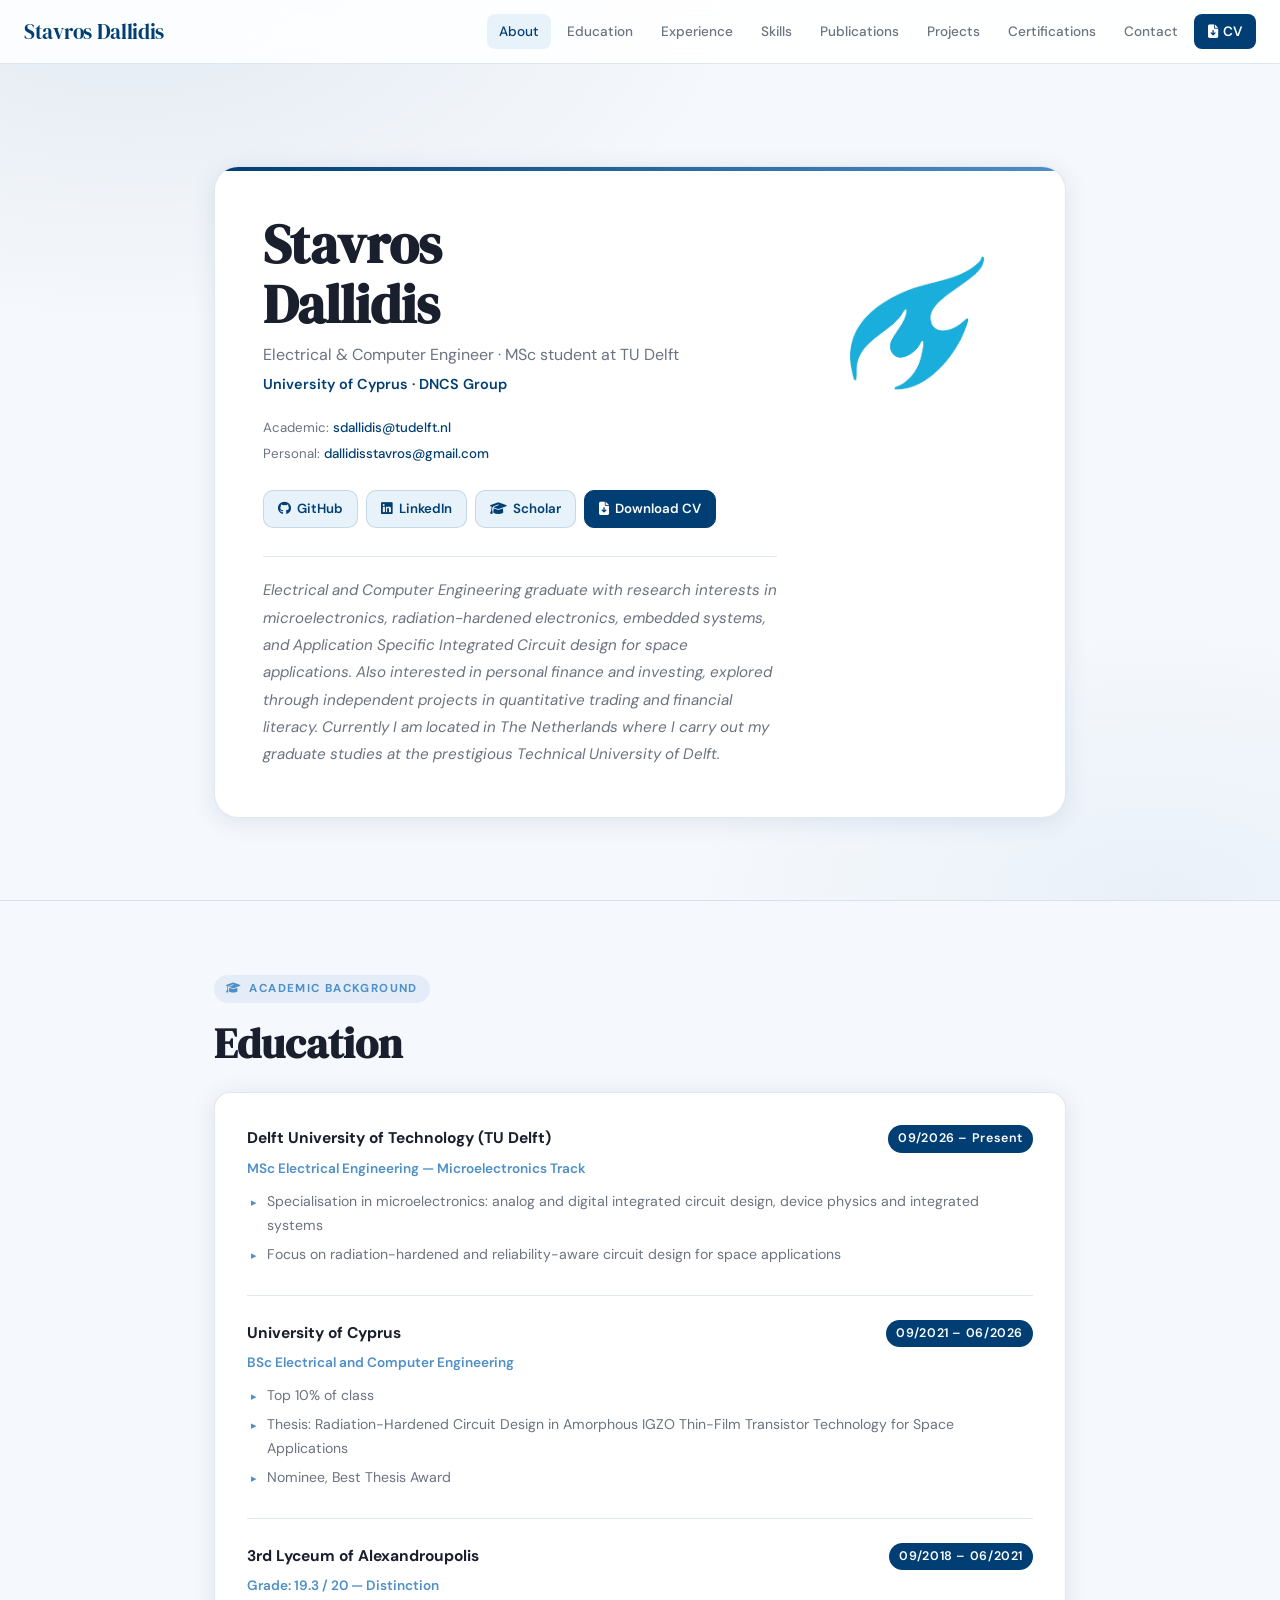
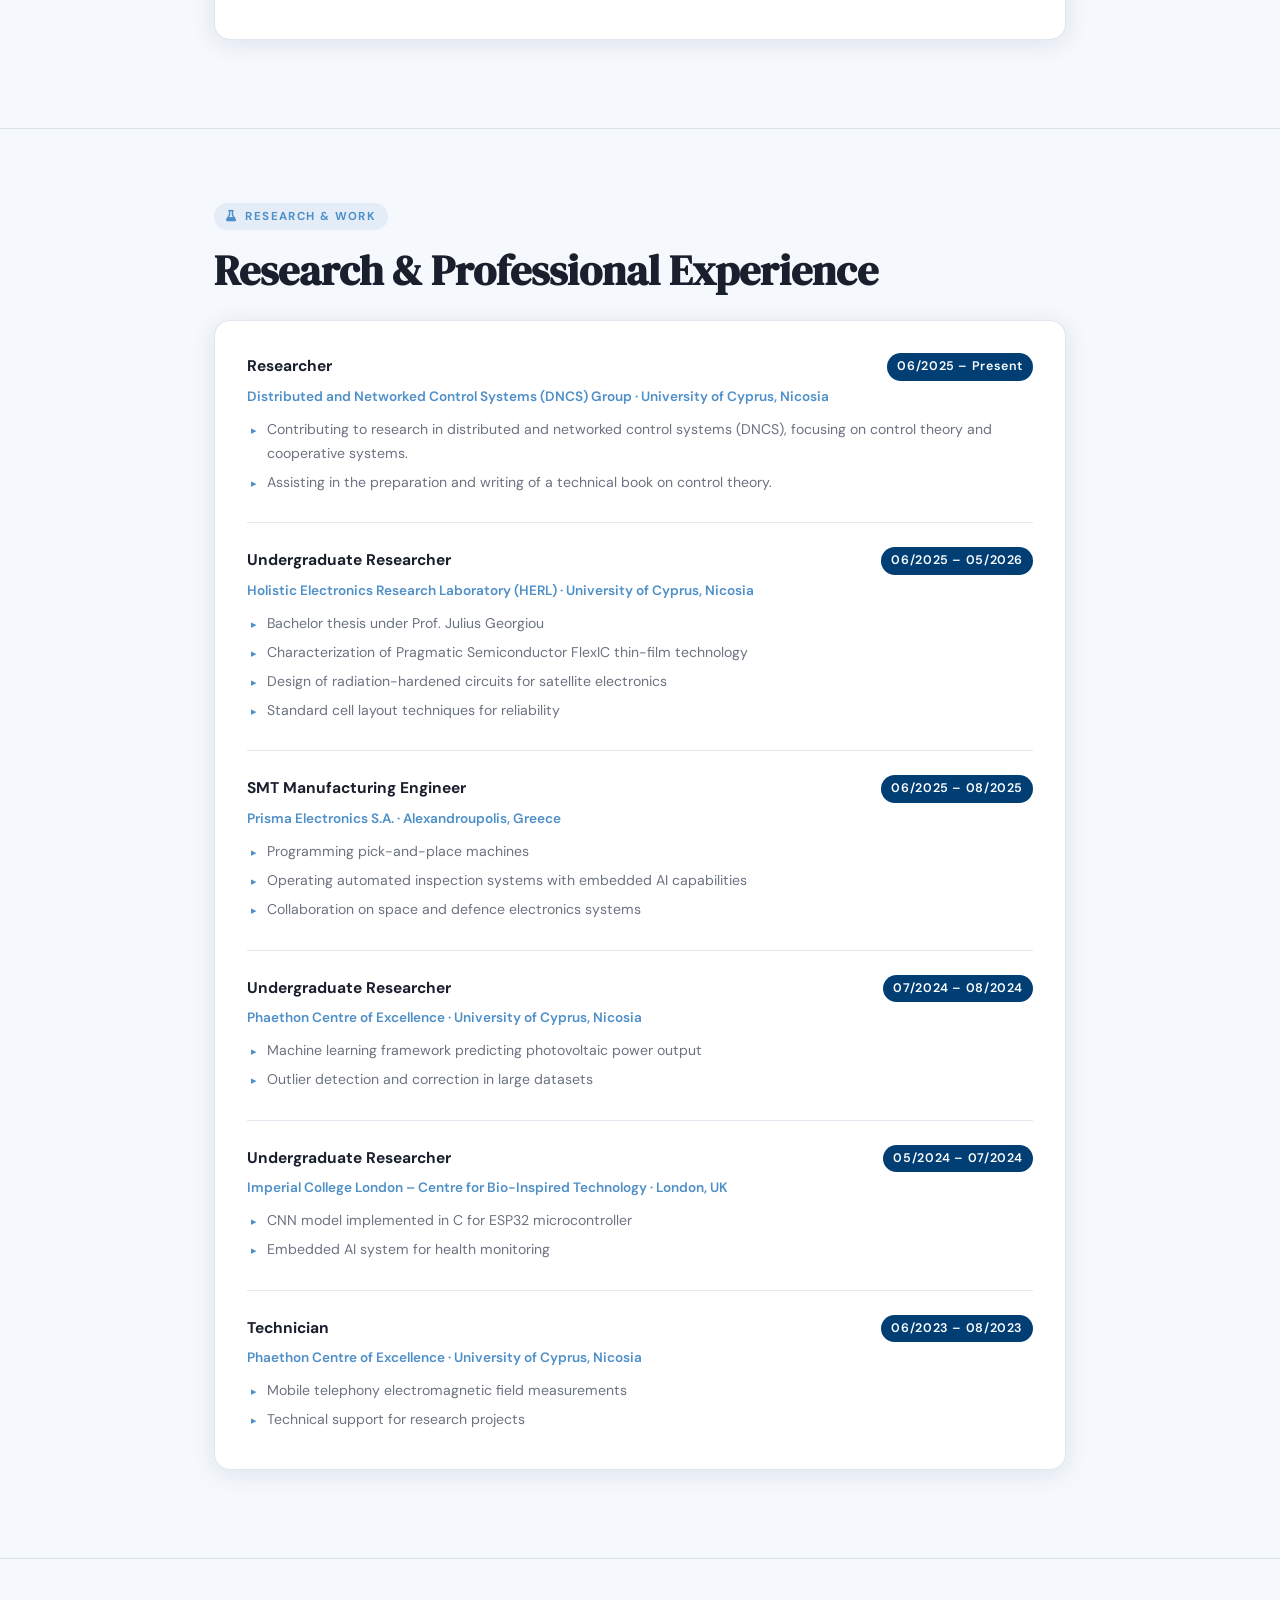
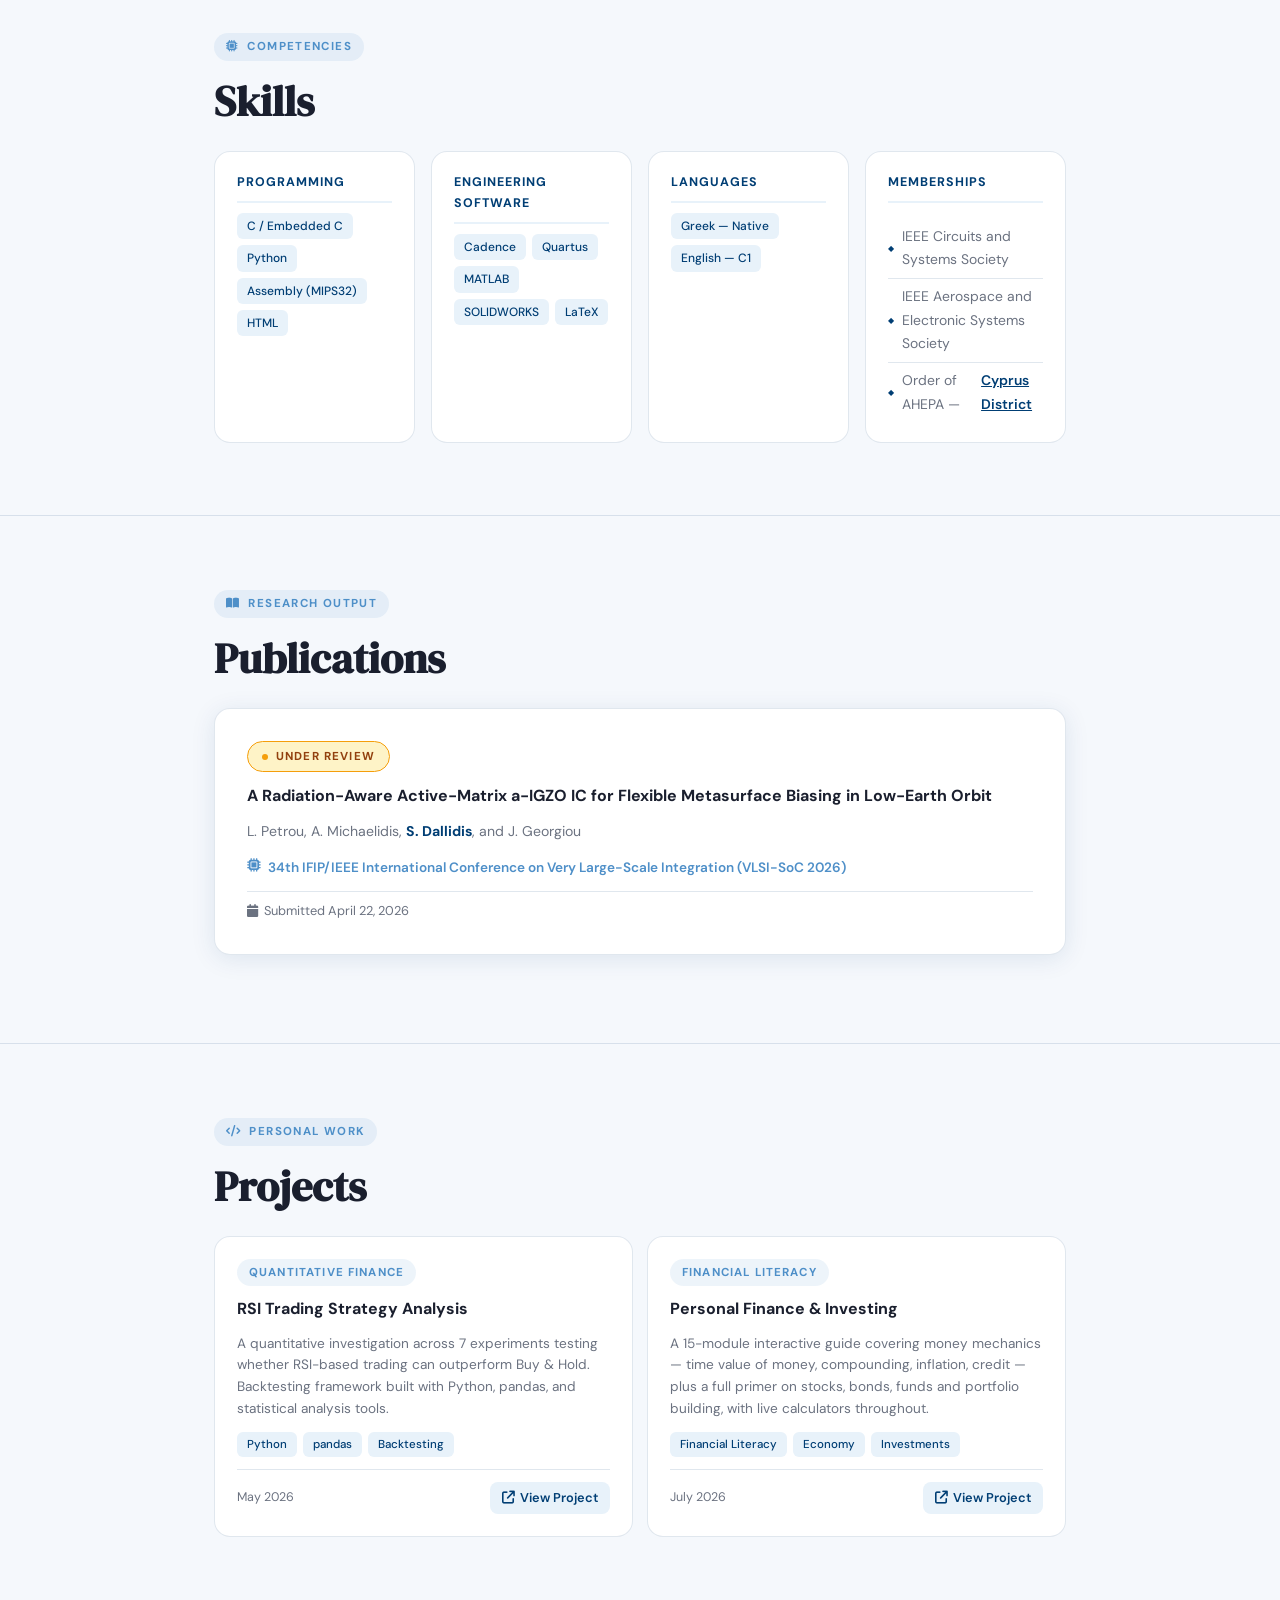
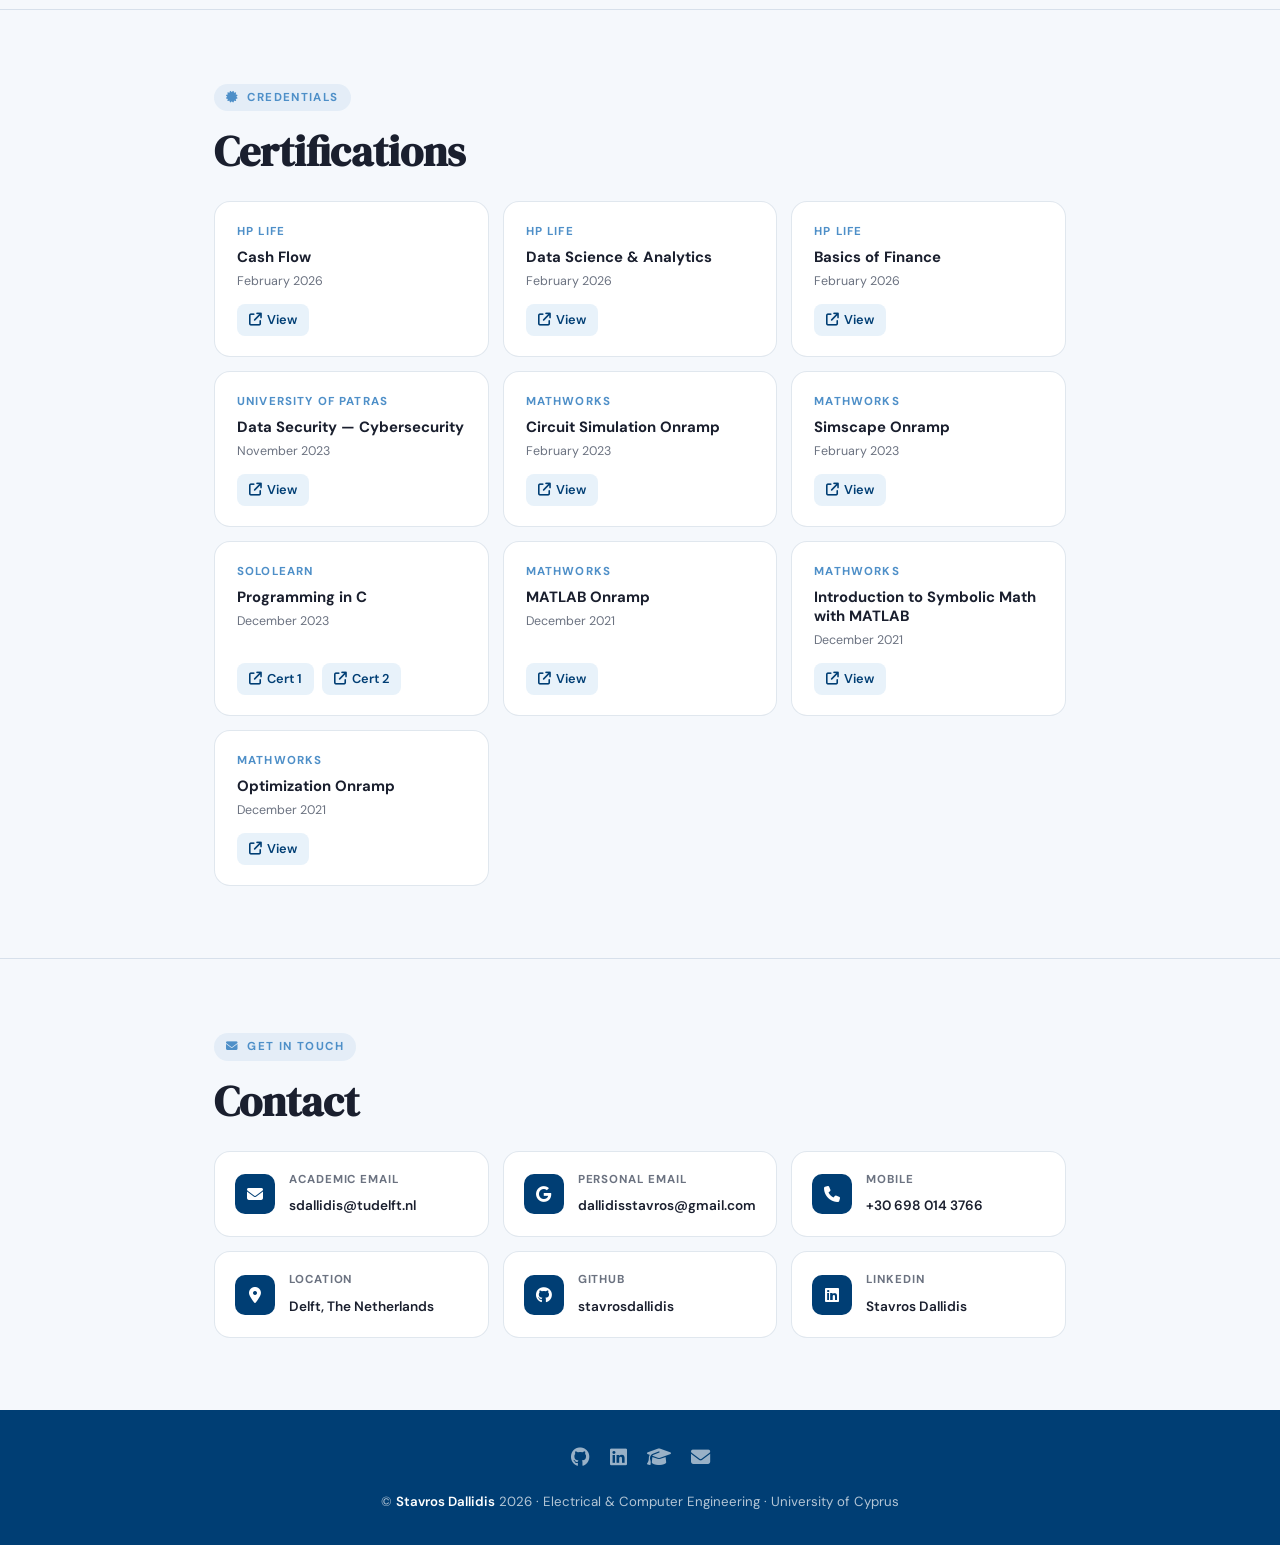
==== index.html @ 442205f3 "Update title, email, and location in index.html Updated title and academic email in index.html. Chan" ====
<!DOCTYPE html>
<html lang="en">
<head>
  <meta charset="utf-8">
  <meta name="viewport" content="width=device-width, initial-scale=1.0">
  <title>Stavros Dallidis | Electrical &amp; Computer Engineering</title>
  <!-- SEO -->
  <meta name="description" content="Stavros Dallidis – Electrical and Computer Engineering graduate of the University of Cyprus with research interests in microelectronics, radiation-hardened electronics, embedded systems, and ASIC design for space applications.">
  <meta name="keywords" content="Stavros Dallidis, Electrical Engineering, University of Cyprus, microelectronics, radiation hardened electronics, embedded systems, ASIC design, satellite electronics, aerospace electronics, avionics">
  <meta name="author" content="Stavros Dallidis">
  <!-- Open Graph -->
  <meta property="og:title" content="Stavros Dallidis | Electrical Engineering">
  <meta property="og:description" content="Electrical and Computer Engineering graduate of the University of Cyprus focusing on microelectronics and radiation-hardened systems.">
  <meta property="og:type" content="website">
  <meta property="og:url" content="https://stavrosdallidis.github.io">
  <!-- Fonts -->
  <link rel="preconnect" href="https://fonts.googleapis.com">
  <link rel="preconnect" href="https://fonts.gstatic.com" crossorigin>
  <link href="https://fonts.googleapis.com/css2?family=DM+Sans:ital,opsz,wght@0,9..40,300;0,9..40,400;0,9..40,500;0,9..40,600;0,9..40,700;1,9..40,300&family=DM+Serif+Display:ital@0;1&display=swap" rel="stylesheet">
  <!-- Icons -->
  <link rel="stylesheet" href="https://cdnjs.cloudflare.com/ajax/libs/font-awesome/6.5.0/css/all.min.css">
  <!-- Stylesheet -->
  <link rel="stylesheet" href="style.css">
</head>
<body>
<div id="progress-bar"></div>
<!-- ─── NAVBAR ──────────────────────────────────────────── -->
<nav class="navbar" id="navbar">
  <a href="#about" class="nav-logo">Stavros Dallidis</a>
  <div class="nav-links">
    <a href="#about" class="active">About</a>
    <a href="#education">Education</a>
    <a href="#experience">Experience</a>
    <a href="#skills">Skills</a>
    <a href="#publications">Publications</a>
    <a href="#projects">Projects</a>
    <a href="#certifications">Certifications</a>
    <a href="#contact">Contact</a>
    <a href="StavrosDallidisCV.pdf" target="_blank" class="cv-nav">
      <i class="fas fa-file-arrow-down" style="margin-right:5px"></i>CV
    </a>
  </div>
  <div class="hamburger" onclick="toggleMenu()" aria-label="Menu">
    <span></span><span></span><span></span>
  </div>
</nav>
<div class="mobile-menu" id="mobileMenu">
  <a href="#about" onclick="toggleMenu()">About</a>
  <a href="#education" onclick="toggleMenu()">Education</a>
  <a href="#experience" onclick="toggleMenu()">Experience</a>
  <a href="#skills" onclick="toggleMenu()">Skills</a>
  <a href="#publications" onclick="toggleMenu()">Publications</a>
  <a href="#projects" onclick="toggleMenu()">Projects</a>
  <a href="#certifications" onclick="toggleMenu()">Certifications</a>
  <a href="#contact" onclick="toggleMenu()">Contact</a>
  <a href="StavrosDallidisCV.pdf" target="_blank" onclick="toggleMenu()">Download CV</a>
</div>
<main>
  <!-- ─── HERO / ABOUT ──────────────────────────────────── -->
  <section id="about">
    <div class="container">
      <div class="hero-card fade-up">
        <div>
          <h1 class="hero-name">Stavros<br>Dallidis</h1>
          <div class="hero-title">Electrical &amp; Computer Engineer · MSc student at TU Delft</div>
          <div class="hero-org">University of Cyprus · DNCS Group</div>
          <div class="hero-emails">
            <p>Academic: <a href="mailto:sdallidis@tudelft.nl">sdallidis@tudelft.nl</a></p>
            <p>Personal: <a href="mailto:dallidisstavros@gmail.com">dallidisstavros@gmail.com</a></p>
          </div>
          <div class="profile-links">
            <a href="https://github.com/stavrosdallidis" target="_blank">
              <i class="fab fa-github"></i> GitHub
            </a>
            <a href="https://www.linkedin.com/in/stavros-dallidis-016212231/" target="_blank">
              <i class="fab fa-linkedin"></i> LinkedIn
            </a>
            <a href="https://scholar.google.com" target="_blank">
              <i class="fas fa-graduation-cap"></i> Scholar
            </a>
            <a href="StavrosDallidisCV.pdf" target="_blank" class="cv-btn">
              <i class="fas fa-file-arrow-down"></i> Download CV
            </a>
          </div>
          <p class="hero-bio">
            Electrical and Computer Engineering graduate with research interests in
            microelectronics, radiation-hardened electronics, embedded systems,
            and Application Specific Integrated Circuit design for space applications.
            Also interested in personal finance and investing, explored through independent
            projects in quantitative trading and financial literacy.
            Currently I am located in The Netherlands where I carry out my graduate studies 
            at the prestigious Technical University of Delft.
          </p>
        </div>
        <div class="hero-logo">
          <img src="TUD1.png" alt="Delft University of Technology">
        </div>
      </div>
    </div>
  </section>
  <hr class="divider">
  <!-- ─── EDUCATION ─────────────────────────────────────── -->
  <section id="education">
    <div class="container">
      <div class="fade-up">
        <div class="section-label"><i class="fas fa-graduation-cap"></i> Academic Background</div>
        <h2 class="section-title">Education</h2>
      </div>
      <div class="card fade-up">
        <div class="entry">
          <div class="entry-header">
            <div class="entry-title">Delft University of Technology (TU Delft)</div>
            <div class="entry-date">09/2026 – Present</div>
          </div>
          <div class="entry-org">MSc Electrical Engineering — Microelectronics Track</div>
          <ul class="entry-list">
            <li>Specialisation in microelectronics: analog and digital integrated circuit design, device physics and integrated systems</li>
            <li>Focus on radiation-hardened and reliability-aware circuit design for space applications</li>
          </ul>
        </div>
        <hr class="entry-divider">
        <div class="entry">
          <div class="entry-header">
            <div class="entry-title">University of Cyprus</div>
            <div class="entry-date">09/2021 – 06/2026</div>
          </div>
          <div class="entry-org">BSc Electrical and Computer Engineering</div>
          <ul class="entry-list">
            <li>Top 10% of class</li>
            <li>Thesis: Radiation-Hardened Circuit Design in Amorphous IGZO Thin-Film Transistor Technology for Space Applications</li>
            <li>Nominee, Best Thesis Award</li>
          </ul>
        </div>
        <hr class="entry-divider">
        <div class="entry">
          <div class="entry-header">
            <div class="entry-title">3rd Lyceum of Alexandroupolis</div>
            <div class="entry-date">09/2018 – 06/2021</div>
          </div>
          <div class="entry-org">Grade: 19.3 / 20 — Distinction</div>
        </div>
      </div>
    </div>
  </section>
  <hr class="divider">
  <!-- ─── EXPERIENCE ────────────────────────────────────── -->
  <section id="experience">
    <div class="container">
      <div class="fade-up">
        <div class="section-label"><i class="fas fa-flask"></i> Research &amp; Work</div>
        <h2 class="section-title">Research &amp; Professional Experience</h2>
      </div>
      <div class="card fade-up">
        <div class="entry">
          <div class="entry-header">
            <div class="entry-title">Researcher</div>
            <div class="entry-date">06/2025 – Present</div>
          </div>
          <div class="entry-org">Distributed and Networked Control Systems (DNCS) Group · University of Cyprus, Nicosia</div>
          <ul class="entry-list">
            <li>Contributing to research in distributed and networked control systems (DNCS), focusing on control theory and cooperative systems.</li>
            <li>Assisting in the preparation and writing of a technical book on control theory.</li>
          </ul>
        </div>
        <hr class="entry-divider">
        <div class="entry">
          <div class="entry-header">
            <div class="entry-title">Undergraduate Researcher</div>
            <div class="entry-date">06/2025 – 05/2026</div>
          </div>
          <div class="entry-org">Holistic Electronics Research Laboratory (HERL) · University of Cyprus, Nicosia</div>
          <ul class="entry-list">
            <li>Bachelor thesis under Prof. Julius Georgiou</li>
            <li>Characterization of Pragmatic Semiconductor FlexIC thin-film technology</li>
            <li>Design of radiation-hardened circuits for satellite electronics</li>
            <li>Standard cell layout techniques for reliability</li>
          </ul>
        </div>
        <hr class="entry-divider">
        <div class="entry">
          <div class="entry-header">
            <div class="entry-title">SMT Manufacturing Engineer</div>
            <div class="entry-date">06/2025 – 08/2025</div>
          </div>
          <div class="entry-org">Prisma Electronics S.A. · Alexandroupolis, Greece</div>
          <ul class="entry-list">
            <li>Programming pick-and-place machines</li>
            <li>Operating automated inspection systems with embedded AI capabilities</li>
            <li>Collaboration on space and defence electronics systems</li>
          </ul>
        </div>
        <hr class="entry-divider">
        <div class="entry">
          <div class="entry-header">
            <div class="entry-title">Undergraduate Researcher</div>
            <div class="entry-date">07/2024 – 08/2024</div>
          </div>
          <div class="entry-org">Phaethon Centre of Excellence · University of Cyprus, Nicosia</div>
          <ul class="entry-list">
            <li>Machine learning framework predicting photovoltaic power output</li>
            <li>Outlier detection and correction in large datasets</li>
          </ul>
        </div>
        <hr class="entry-divider">
        <div class="entry">
          <div class="entry-header">
            <div class="entry-title">Undergraduate Researcher</div>
            <div class="entry-date">05/2024 – 07/2024</div>
          </div>
          <div class="entry-org">Imperial College London – Centre for Bio-Inspired Technology · London, UK</div>
          <ul class="entry-list">
            <li>CNN model implemented in C for ESP32 microcontroller</li>
            <li>Embedded AI system for health monitoring</li>
          </ul>
        </div>
        <hr class="entry-divider">
        <div class="entry">
          <div class="entry-header">
            <div class="entry-title">Technician</div>
            <div class="entry-date">06/2023 – 08/2023</div>
          </div>
          <div class="entry-org">Phaethon Centre of Excellence · University of Cyprus, Nicosia</div>
          <ul class="entry-list">
            <li>Mobile telephony electromagnetic field measurements</li>
            <li>Technical support for research projects</li>
          </ul>
        </div>
      </div>
    </div>
  </section>
  <hr class="divider">
  <!-- ─── SKILLS ────────────────────────────────────────── -->
  <section id="skills">
    <div class="container">
      <div class="fade-up">
        <div class="section-label"><i class="fas fa-microchip"></i> Competencies</div>
        <h2 class="section-title">Skills</h2>
      </div>
      <div class="skills-grid">
        <div class="skill-block fade-up">
          <h4>Programming</h4>
          <div class="skill-tags">
            <span class="skill-tag">C / Embedded C</span>
            <span class="skill-tag">Python</span>
            <span class="skill-tag">Assembly (MIPS32)</span>
            <span class="skill-tag">HTML</span>
          </div>
        </div>
        <div class="skill-block fade-up">
          <h4>Engineering Software</h4>
          <div class="skill-tags">
            <span class="skill-tag">Cadence</span>
            <span class="skill-tag">Quartus</span>
            <span class="skill-tag">MATLAB</span>
            <span class="skill-tag">SOLIDWORKS</span>
            <span class="skill-tag">LaTeX</span>
          </div>
        </div>
        <div class="skill-block fade-up">
          <h4>Languages</h4>
          <div class="skill-tags">
            <span class="skill-tag">Greek — Native</span>
            <span class="skill-tag">English — C1</span>
          </div>
        </div>
        <div class="skill-block fade-up">
          <h4>Memberships</h4>
          <ul class="memberships">
            <li>IEEE Circuits and Systems Society</li>
            <li>IEEE Aerospace and Electronic Systems Society</li>
            <li>Order of AHEPA — <a href="https://ahepacyprus.org/" target="_blank" style="color:var(--navy);font-weight:600;text-decoration:underline;">Cyprus District</a></li>
          </ul>
        </div>
      </div>
    </div>
  </section>
  <hr class="divider">
  <!-- ─── PUBLICATIONS ──────────────────────────────────── -->
  <section id="publications">
    <div class="container">
      <div class="fade-up">
        <div class="section-label"><i class="fas fa-book-open"></i> Research Output</div>
        <h2 class="section-title">Publications</h2>
      </div>
      <div class="card fade-up pub-card">
        <div class="pub-status" style="display:inline-flex;align-items:center;gap:8px;background-color:#fef3c7;color:#92400e;border:1.5px solid #f59e0b;padding:5px 14px;border-radius:20px;font-size:0.72rem;font-weight:700;letter-spacing:0.1em;text-transform:uppercase;width:fit-content;">Under Review</div>
        <div class="pub-title">
          A Radiation-Aware Active-Matrix a-IGZO IC for Flexible Metasurface Biasing in Low-Earth Orbit
        </div>
        <div class="pub-authors">
          L. Petrou, A. Michaelidis, <strong>S. Dallidis</strong>, and J. Georgiou
        </div>
        <div class="pub-venue">
          <i class="fas fa-microchip"></i>
          34th IFIP/IEEE International Conference on Very Large-Scale Integration (VLSI-SoC 2026)
        </div>
        <div class="pub-meta">
          <span><i class="fas fa-calendar"></i> Submitted April 22, 2026</span>
        </div>
      </div>
    </div>
  </section>
  <hr class="divider">
  <!-- ─── PROJECTS ──────────────────────────────────────── -->
  <section id="projects">
    <div class="container">
      <div class="fade-up">
        <div class="section-label"><i class="fas fa-code"></i> Personal Work</div>
        <h2 class="section-title">Projects</h2>
      </div>
      <div class="project-grid">
        <!-- Project 1: RSI Trading Strategy -->
        <div class="project-card fade-up">
          <div class="project-tag">Quantitative Finance</div>
          <div class="project-name">RSI Trading Strategy Analysis</div>
          <div class="project-desc">
            A quantitative investigation across 7 experiments testing whether RSI-based 
            trading can outperform Buy &amp; Hold. Backtesting framework built with Python, 
            pandas, and statistical analysis tools.
          </div>
          <div class="project-tech">
            <span class="project-tech-tag">Python</span>
            <span class="project-tech-tag">pandas</span>
            <span class="project-tech-tag">Backtesting</span>
          </div>
          <div class="project-footer">
            <span class="project-date">May 2026</span>
            <a href="notebook1.html" target="_blank" class="project-link">
              <i class="fas fa-arrow-up-right-from-square"></i> View Project
            </a>
          </div>
        </div>
        <!-- Project 2: Personal Finance & Investing -->
        <div class="project-card fade-up">
          <div class="project-tag">Financial Literacy</div>
          <div class="project-name">Personal Finance &amp; Investing</div>
          <div class="project-desc">
            A 15-module interactive guide covering money mechanics — time value of money,
            compounding, inflation, credit — plus a full primer on stocks, bonds, funds and
            portfolio building, with live calculators throughout.
          </div>
          <div class="project-tech">
            <span class="project-tech-tag">Financial Literacy</span>
            <span class="project-tech-tag">Economy</span>
            <span class="project-tech-tag">Investments</span>
          </div>
          <div class="project-footer">
            <span class="project-date">July 2026</span>
            <a href="personal-finance-deck.html" target="_blank" class="project-link">
              <i class="fas fa-arrow-up-right-from-square"></i> View Project
            </a>
          </div>
        </div>
      </div>
    </div>
  </section>
  <hr class="divider">
  <!-- ─── CERTIFICATIONS ────────────────────────────────── -->
  <section id="certifications">
    <div class="container">
      <div class="fade-up">
        <div class="section-label"><i class="fas fa-certificate"></i> Credentials</div>
        <h2 class="section-title">Certifications</h2>
      </div>
      <div class="cert-grid">
        <div class="cert-card fade-up">
          <div>
            <div class="cert-issuer">HP Life</div>
            <div class="cert-name">Cash Flow</div>
            <div class="cert-date">February 2026</div>
          </div>
          <a href="Cash Flow.pdf" target="_blank" class="cert-link">
            <i class="fas fa-arrow-up-right-from-square"></i> View
          </a>
        </div>
        <div class="cert-card fade-up">
          <div>
            <div class="cert-issuer">HP Life</div>
            <div class="cert-name">Data Science &amp; Analytics</div>
            <div class="cert-date">February 2026</div>
          </div>
          <a href="Data Science &amp; Analytics.pdf" target="_blank" class="cert-link">
            <i class="fas fa-arrow-up-right-from-square"></i> View
          </a>
        </div>
        <div class="cert-card fade-up">
          <div>
            <div class="cert-issuer">HP Life</div>
            <div class="cert-name">Basics of Finance</div>
            <div class="cert-date">February 2026</div>
          </div>
          <a href="Basics of Finance certificate HP.pdf" target="_blank" class="cert-link">
            <i class="fas fa-arrow-up-right-from-square"></i> View
          </a>
        </div>
        <div class="cert-card fade-up">
          <div>
            <div class="cert-issuer">University of Patras</div>
            <div class="cert-name">Data Security — Cybersecurity</div>
            <div class="cert-date">November 2023</div>
          </div>
          <a href="ΒΕΒΑΙΩΣΗ_01_CS_4.pdf.pdf" target="_blank" class="cert-link">
            <i class="fas fa-arrow-up-right-from-square"></i> View
          </a>
        </div>
        <div class="cert-card fade-up">
          <div>
            <div class="cert-issuer">MathWorks</div>
            <div class="cert-name">Circuit Simulation Onramp</div>
            <div class="cert-date">February 2023</div>
          </div>
          <a href="certificate (4).pdf" target="_blank" class="cert-link">
            <i class="fas fa-arrow-up-right-from-square"></i> View
          </a>
        </div>
        <div class="cert-card fade-up">
          <div>
            <div class="cert-issuer">MathWorks</div>
            <div class="cert-name">Simscape Onramp</div>
            <div class="cert-date">February 2023</div>
          </div>
          <a href="certificate (3).pdf" target="_blank" class="cert-link">
            <i class="fas fa-arrow-up-right-from-square"></i> View
          </a>
        </div>
        <div class="cert-card fade-up">
          <div>
            <div class="cert-issuer">Sololearn</div>
            <div class="cert-name">Programming in C</div>
            <div class="cert-date">December 2023</div>
          </div>
          <div class="cert-links-row">
            <a href="C_intermediate_certificate.pdf" target="_blank" class="cert-link">
              <i class="fas fa-arrow-up-right-from-square"></i> Cert 1
            </a>
            <a href="c certificate.pdf" target="_blank" class="cert-link">
              <i class="fas fa-arrow-up-right-from-square"></i> Cert 2
            </a>
          </div>
        </div>
        <div class="cert-card fade-up">
          <div>
            <div class="cert-issuer">MathWorks</div>
            <div class="cert-name">MATLAB Onramp</div>
            <div class="cert-date">December 2021</div>
          </div>
          <a href="certificate.pdf" target="_blank" class="cert-link">
            <i class="fas fa-arrow-up-right-from-square"></i> View
          </a>
        </div>
        <div class="cert-card fade-up">
          <div>
            <div class="cert-issuer">MathWorks</div>
            <div class="cert-name">Introduction to Symbolic Math with MATLAB</div>
            <div class="cert-date">December 2021</div>
          </div>
          <a href="certificate (1).pdf" target="_blank" class="cert-link">
            <i class="fas fa-arrow-up-right-from-square"></i> View
          </a>
        </div>
        <div class="cert-card fade-up">
          <div>
            <div class="cert-issuer">MathWorks</div>
            <div class="cert-name">Optimization Onramp</div>
            <div class="cert-date">December 2021</div>
          </div>
          <a href="certificate (2).pdf" target="_blank" class="cert-link">
            <i class="fas fa-arrow-up-right-from-square"></i> View
          </a>
        </div>
      </div>
    </div>
  </section>
  <hr class="divider">
  <!-- ─── CONTACT ───────────────────────────────────────── -->
  <section id="contact">
    <div class="container">
      <div class="fade-up">
        <div class="section-label"><i class="fas fa-envelope"></i> Get in Touch</div>
        <h2 class="section-title">Contact</h2>
      </div>
      <div class="contact-grid">
        <a href="mailto:sdallidis@tudelft.nl" class="contact-item fade-up">
          <div class="contact-icon"><i class="fas fa-envelope"></i></div>
          <div class="contact-info">
            <label>Academic Email</label>
            <span>sdallidis@tudelft.nl</span>
          </div>
        </a>
        <a href="mailto:dallidisstavros@gmail.com" class="contact-item fade-up">
          <div class="contact-icon"><i class="fab fa-google"></i></div>
          <div class="contact-info">
            <label>Personal Email</label>
            <span>dallidisstavros@gmail.com</span>
          </div>
        </a>
        <div class="contact-item fade-up">
          <div class="contact-icon"><i class="fas fa-phone"></i></div>
          <div class="contact-info">
            <label>Mobile</label>
            <span>+30 698 014 3766</span>
          </div>
        </div>
        <div class="contact-item fade-up">
          <div class="contact-icon"><i class="fas fa-location-dot"></i></div>
          <div class="contact-info">
            <label>Location</label>
            <span>Delft, The Netherlands</span>
          </div>
        </div>
        <a href="https://github.com/stavrosdallidis" target="_blank" class="contact-item fade-up">
          <div class="contact-icon"><i class="fab fa-github"></i></div>
          <div class="contact-info">
            <label>GitHub</label>
            <span>stavrosdallidis</span>
          </div>
        </a>
        <a href="https://www.linkedin.com/in/stavros-dallidis-016212231/" target="_blank" class="contact-item fade-up">
          <div class="contact-icon"><i class="fab fa-linkedin"></i></div>
          <div class="contact-info">
            <label>LinkedIn</label>
            <span>Stavros Dallidis</span>
          </div>
        </a>
      </div>
    </div>
  </section>
</main>
<!-- ─── FOOTER ────────────────────────────────────────────── -->
<footer>
  <div class="footer-links">
    <a href="https://github.com/stavrosdallidis" target="_blank" title="GitHub"><i class="fab fa-github"></i></a>
    <a href="https://www.linkedin.com/in/stavros-dallidis-016212231/" target="_blank" title="LinkedIn"><i class="fab fa-linkedin"></i></a>
    <a href="https://scholar.google.com" target="_blank" title="Google Scholar"><i class="fas fa-graduation-cap"></i></a>
    <a href="mailto:sdalli01@ucy.ac.cy" title="Email"><i class="fas fa-envelope"></i></a>
  </div>
  <p>&copy; <span>Stavros Dallidis</span> 2026 &middot; Electrical &amp; Computer Engineering &middot; University of Cyprus</p>
</footer>
<script>
  // Scroll progress bar + navbar shadow + active nav link
  window.addEventListener('scroll', () => {
    const scrollTop = document.documentElement.scrollTop;
    const scrollHeight = document.documentElement.scrollHeight - window.innerHeight;
    document.getElementById('progress-bar').style.width = (scrollTop / scrollHeight * 100) + '%';
    document.getElementById('navbar').classList.toggle('scrolled', scrollTop > 10);
    const sections = ['about', 'education', 'experience', 'skills', 'publications', 'projects', 'certifications', 'contact'];
    let current = 'about';
    sections.forEach(id => {
      const el = document.getElementById(id);
      if (el && el.getBoundingClientRect().top <= 90) current = id;
    });
    document.querySelectorAll('.nav-links a').forEach(a => {
      a.classList.toggle('active', a.getAttribute('href') === '#' + current);
    });
  });
  // Mobile menu toggle
  function toggleMenu() {
    document.getElementById('mobileMenu').classList.toggle('open');
  }
  // Fade-up on scroll into view
  const observer = new IntersectionObserver(entries => {
    entries.forEach(e => { if (e.isIntersecting) e.target.classList.add('visible'); });
  }, { threshold: 0.1 });
  document.querySelectorAll('.fade-up').forEach(el => observer.observe(el));
</script>
</body>
</html>
---- style.css ----
/* ─────────────────────────────────────────────────────────
   Stavros Dallidis — Personal Academic Website
   style.css
   ───────────────────────────────────────────────────────── */

/* ─── CSS Variables ──────────────────────────────────────── */
:root {
  --navy:         #003E74;
  --navy-dk:      #002650;
  --navy-lt:      #1a5a9a;
  --accent:       #4E8FC8;
  --ice:          #E8F2FA;
  --white:        #ffffff;
  --off:          #F5F8FC;
  --ink:          #1a1f2e;
  --muted:        #6b7280;
  --border:       rgba(0, 62, 116, 0.12);
  --radius:       16px;
  --radius-lg:    24px;
  --shadow:       0 4px 24px rgba(0, 62, 116, 0.10);
  --shadow-hover: 0 12px 40px rgba(0, 62, 116, 0.18);
  --transition:   0.3s cubic-bezier(0.4, 0, 0.2, 1);
}

/* ─── Reset & Base ───────────────────────────────────────── */
*, *::before, *::after {
  box-sizing: border-box;
  margin: 0;
  padding: 0;
}

html {
  scroll-behavior: smooth;
  font-size: 16px;
}

body {
  font-family: 'DM Sans', sans-serif;
  background: var(--off);
  color: var(--ink);
  line-height: 1.7;
  overflow-x: hidden;
}

a { text-decoration: none; color: inherit; }
ul { list-style: none; }
img { max-width: 100%; display: block; }

/* ─── Background Gradient ────────────────────────────────── */
body::before {
  content: '';
  position: fixed;
  inset: 0;
  z-index: -1;
  background:
    radial-gradient(ellipse 80% 60% at 10% 0%, rgba(0, 62, 116, 0.07) 0%, transparent 60%),
    radial-gradient(ellipse 60% 50% at 90% 100%, rgba(78, 143, 200, 0.07) 0%, transparent 60%),
    var(--off);
}

/* ─── Scroll Progress Bar ────────────────────────────────── */
#progress-bar {
  position: fixed;
  top: 0;
  left: 0;
  height: 3px;
  background: linear-gradient(90deg, var(--navy), var(--accent));
  width: 0%;
  z-index: 9999;
  transition: width 0.1s linear;
}

/* ─── Navbar ─────────────────────────────────────────────── */
.navbar {
  position: fixed;
  top: 0; left: 0; right: 0;
  z-index: 1000;
  background: rgba(255, 255, 255, 0.88);
  backdrop-filter: blur(16px) saturate(180%);
  -webkit-backdrop-filter: blur(16px) saturate(180%);
  border-bottom: 1px solid var(--border);
  padding: 0 24px;
  height: 64px;
  display: flex;
  align-items: center;
  justify-content: space-between;
  transition: box-shadow var(--transition);
}

.navbar.scrolled {
  box-shadow: 0 4px 20px rgba(0, 62, 116, 0.10);
}

.nav-logo {
  font-family: 'DM Serif Display', serif;
  font-size: 1.3rem;
  color: var(--navy);
  letter-spacing: -0.3px;
}

.nav-links {
  display: flex;
  gap: 4px;
  align-items: center;
}

.nav-links a {
  font-size: 0.85rem;
  font-weight: 500;
  color: var(--muted);
  padding: 6px 12px;
  border-radius: 8px;
  transition: color var(--transition), background var(--transition);
}

.nav-links a:hover,
.nav-links a.active {
  color: var(--navy);
  background: var(--ice);
}

.nav-links .cv-nav {
  background: var(--navy);
  color: var(--white) !important;
  padding: 6px 14px;
  border-radius: 8px;
  font-weight: 600;
}

.nav-links .cv-nav:hover {
  background: var(--navy-dk);
}

/* ─── Hamburger ──────────────────────────────────────────── */
.hamburger {
  display: none;
  flex-direction: column;
  gap: 5px;
  cursor: pointer;
  padding: 4px;
}

.hamburger span {
  width: 22px;
  height: 2px;
  background: var(--navy);
  border-radius: 2px;
  transition: var(--transition);
}

/* ─── Mobile Menu ────────────────────────────────────────── */
.mobile-menu {
  display: none;
  position: fixed;
  top: 64px; left: 0; right: 0;
  z-index: 999;
  background: rgba(255, 255, 255, 0.97);
  backdrop-filter: blur(16px);
  border-bottom: 1px solid var(--border);
  padding: 16px 24px;
  flex-direction: column;
  gap: 4px;
}

.mobile-menu.open { display: flex; }

.mobile-menu a {
  padding: 10px 12px;
  border-radius: 8px;
  font-weight: 500;
  color: var(--ink);
}

.mobile-menu a:hover {
  background: var(--ice);
  color: var(--navy);
}

/* ─── Main & Container ───────────────────────────────────── */
main { padding-top: 64px; }

.container {
  max-width: 900px;
  margin: 0 auto;
  padding: 0 24px;
}

/* ─── Fade-up Animation ──────────────────────────────────── */
.fade-up {
  opacity: 0;
  transform: translateY(28px);
  transition: opacity 0.6s ease, transform 0.6s ease;
}

.fade-up.visible {
  opacity: 1;
  transform: translateY(0);
}

/* ─── Sections ───────────────────────────────────────────── */
section { padding: 72px 0; }

.section-label {
  display: inline-flex;
  align-items: center;
  gap: 8px;
  font-size: 0.72rem;
  font-weight: 700;
  letter-spacing: 0.12em;
  text-transform: uppercase;
  color: var(--accent);
  background: rgba(78, 143, 200, 0.1);
  padding: 4px 12px;
  border-radius: 20px;
  margin-bottom: 16px;
}

.section-title {
  font-family: 'DM Serif Display', serif;
  font-size: clamp(1.8rem, 4vw, 2.6rem);
  color: var(--ink);
  line-height: 1.2;
  margin-bottom: 24px;
}

hr.divider {
  border: none;
  border-top: 1px solid var(--border);
  margin: 0;
}

/* ─── Hero / About ───────────────────────────────────────── */
#about {
  padding: 80px 0 60px;
  min-height: calc(100vh - 64px);
  display: flex;
  align-items: center;
}

.hero-card {
  background: var(--white);
  border-radius: var(--radius-lg);
  box-shadow: var(--shadow);
  padding: 48px;
  display: grid;
  grid-template-columns: 1fr auto;
  gap: 40px;
  align-items: start;
  border: 1px solid var(--border);
  position: relative;
  overflow: hidden;
  width: 100%;
}

.hero-card::before {
  content: '';
  position: absolute;
  top: 0; left: 0; right: 0;
  height: 4px;
  background: linear-gradient(90deg, var(--navy), var(--accent));
}

.hero-eyebrow {
  font-size: 0.78rem;
  font-weight: 600;
  letter-spacing: 0.1em;
  text-transform: uppercase;
  color: var(--accent);
  margin-bottom: 12px;
}

.hero-name {
  font-family: 'DM Serif Display', serif;
  font-size: clamp(2.2rem, 5vw, 3.4rem);
  color: var(--ink);
  line-height: 1.1;
  margin-bottom: 6px;
}

.hero-title {
  font-size: 1rem;
  color: var(--muted);
  font-weight: 400;
  margin-bottom: 4px;
}

.hero-org {
  font-size: 0.9rem;
  color: var(--navy);
  font-weight: 600;
  margin-bottom: 20px;
}

.hero-emails { margin-bottom: 24px; }

.hero-emails p {
  font-size: 0.83rem;
  color: var(--muted);
  margin-bottom: 4px;
}

.hero-emails a {
  color: var(--navy);
  font-weight: 500;
}

.hero-emails a:hover { text-decoration: underline; }

/* Profile Links */
.profile-links {
  display: flex;
  flex-wrap: wrap;
  gap: 8px;
  margin-bottom: 28px;
}

.profile-links a {
  display: inline-flex;
  align-items: center;
  gap: 6px;
  font-size: 0.83rem;
  font-weight: 600;
  color: var(--navy);
  background: var(--ice);
  padding: 7px 14px;
  border-radius: 10px;
  border: 1px solid rgba(0, 62, 116, 0.15);
  transition: all var(--transition);
}

.profile-links a:hover {
  background: var(--navy);
  color: var(--white);
  transform: translateY(-2px);
  box-shadow: 0 6px 16px rgba(0, 62, 116, 0.2);
}

.profile-links a.cv-btn {
  background: var(--navy);
  color: var(--white);
  border-color: var(--navy);
}

.profile-links a.cv-btn:hover { background: var(--navy-dk); }

.hero-bio {
  font-size: 0.95rem;
  color: var(--muted);
  line-height: 1.8;
  padding-top: 20px;
  border-top: 1px solid var(--border);
  font-style: italic;
}

.hero-logo {
  display: flex;
  align-items: flex-start;
  justify-content: center;
  padding-top: 8px;
}

.hero-logo img {
  width: 200px;
  opacity: 0.9;
}

/* ─── Cards ──────────────────────────────────────────────── */
.card {
  background: var(--white);
  border-radius: var(--radius);
  border: 1px solid var(--border);
  box-shadow: var(--shadow);
  padding: 32px;
  margin-bottom: 16px;
  transition: box-shadow var(--transition), transform var(--transition);
}

.card:hover {
  box-shadow: var(--shadow-hover);
  transform: translateY(-3px);
}

/* ─── Education & Experience Entries ─────────────────────── */
.entry { margin-bottom: 28px; }
.entry:last-child { margin-bottom: 0; }

.entry-header {
  display: flex;
  justify-content: space-between;
  align-items: flex-start;
  gap: 12px;
  flex-wrap: wrap;
}

.entry-title {
  font-size: 0.97rem;
  font-weight: 700;
  color: var(--ink);
}

.entry-date {
  font-size: 0.78rem;
  font-weight: 600;
  letter-spacing: 0.05em;
  color: var(--white);
  background: var(--navy);
  padding: 3px 10px;
  border-radius: 20px;
  white-space: nowrap;
}

.entry-org {
  font-size: 0.85rem;
  color: var(--accent);
  font-weight: 600;
  margin: 4px 0 10px;
}

.entry-list { padding-left: 16px; }

.entry-list li {
  font-size: 0.88rem;
  color: var(--muted);
  margin-bottom: 5px;
  position: relative;
  padding-left: 4px;
}

.entry-list li::before {
  content: '▸';
  position: absolute;
  left: -12px;
  color: var(--accent);
  font-size: 0.7rem;
  top: 3px;
}

.entry-divider {
  border: none;
  border-top: 1px solid var(--border);
  margin: 24px 0;
}

/* ─── Skills ─────────────────────────────────────────────── */
.skills-grid {
  display: grid;
  grid-template-columns: repeat(auto-fill, minmax(200px, 1fr));
  gap: 16px;
}

.skill-block {
  background: var(--white);
  border: 1px solid var(--border);
  border-radius: var(--radius);
  padding: 20px 22px;
  transition: box-shadow var(--transition), transform var(--transition);
}

.skill-block:hover {
  box-shadow: var(--shadow-hover);
  transform: translateY(-3px);
}

.skill-block h4 {
  font-size: 0.78rem;
  font-weight: 700;
  letter-spacing: 0.08em;
  text-transform: uppercase;
  color: var(--navy);
  margin-bottom: 10px;
  padding-bottom: 8px;
  border-bottom: 2px solid var(--ice);
}

.skill-tags {
  display: flex;
  flex-wrap: wrap;
  gap: 6px;
  margin-top: 10px;
}

.skill-tag {
  font-size: 0.75rem;
  font-weight: 500;
  background: var(--ice);
  color: var(--navy);
  padding: 3px 10px;
  border-radius: 6px;
}

.memberships { margin-top: 16px; }

.memberships li {
  font-size: 0.87rem;
  color: var(--muted);
  padding: 6px 0;
  border-bottom: 1px solid var(--border);
  display: flex;
  align-items: center;
  gap: 8px;
}

.memberships li::before {
  content: '◆';
  color: var(--navy);
  font-size: 0.5rem;
  flex-shrink: 0;
}

.memberships li:last-child { border-bottom: none; }

/* ─── Publications ───────────────────────────────────────── */
.pub-card {
  display: flex !important;
  flex-direction: column !important;
  gap: 12px;
}

.pub-status {
  display: inline-flex;
  align-items: center;
  gap: 8px;
  font-size: 0.72rem;
  font-weight: 700;
  letter-spacing: 0.1em;
  text-transform: uppercase;
  color: #92400e;
  background-color: #fef3c7;
  border: 1.5px solid #f59e0b;
  padding: 5px 14px;
  border-radius: 20px;
  align-self: flex-start;
  width: fit-content;
}

.pub-status::before {
  content: '';
  width: 6px;
  height: 6px;
  border-radius: 50%;
  background: #f59e0b;
  animation: pulse-dot 1.8s ease-in-out infinite;
}

@keyframes pulse-dot {
  0%, 100% { opacity: 1; transform: scale(1); }
  50%       { opacity: 0.4; transform: scale(0.7); }
}

.pub-title {
  font-size: 1rem;
  font-weight: 700;
  color: var(--ink);
  line-height: 1.5;
}

.pub-authors {
  font-size: 0.88rem;
  color: var(--muted);
}

.pub-authors strong {
  color: var(--navy);
}

.pub-venue {
  font-size: 0.85rem;
  color: var(--accent);
  font-weight: 600;
  display: flex;
  align-items: flex-start;
  gap: 7px;
}

.pub-venue i {
  margin-top: 3px;
  flex-shrink: 0;
}

.pub-meta {
  display: flex;
  gap: 16px;
  flex-wrap: wrap;
  font-size: 0.8rem;
  color: var(--muted);
  padding-top: 8px;
  border-top: 1px solid var(--border);
}

.pub-meta span {
  display: flex;
  align-items: center;
  gap: 6px;
}

/* ─── Projects ───────────────────────────────────────────── */
.project-grid {
  display: grid;
  grid-template-columns: repeat(auto-fill, minmax(280px, 1fr));
  gap: 14px;
}

.project-card {
  background: var(--white);
  border: 1px solid var(--border);
  border-radius: var(--radius);
  padding: 22px;
  display: flex;
  flex-direction: column;
  gap: 12px;
  transition: box-shadow var(--transition), transform var(--transition);
  position: relative;
  overflow: hidden;
}

.project-card::before {
  content: '';
  position: absolute;
  top: 0; left: 0; right: 0;
  height: 3px;
  background: linear-gradient(90deg, var(--navy), var(--accent));
  opacity: 0;
  transition: opacity var(--transition);
}

.project-card:hover {
  box-shadow: var(--shadow-hover);
  transform: translateY(-3px);
}

.project-card:hover::before {
  opacity: 1;
}

.project-tag {
  font-size: 0.72rem;
  font-weight: 700;
  letter-spacing: 0.1em;
  text-transform: uppercase;
  color: var(--accent);
  background: rgba(78, 143, 200, 0.1);
  padding: 4px 12px;
  border-radius: 20px;
  align-self: flex-start;
}

.project-name {
  font-size: 1rem;
  font-weight: 700;
  color: var(--ink);
  line-height: 1.4;
}

.project-desc {
  font-size: 0.85rem;
  color: var(--muted);
  line-height: 1.6;
  flex: 1;
}

.project-tech {
  display: flex;
  flex-wrap: wrap;
  gap: 6px;
}

.project-tech-tag {
  font-size: 0.72rem;
  font-weight: 500;
  background: var(--ice);
  color: var(--navy);
  padding: 3px 10px;
  border-radius: 6px;
}

.project-footer {
  display: flex;
  justify-content: space-between;
  align-items: center;
  padding-top: 12px;
  border-top: 1px solid var(--border);
  gap: 10px;
}

.project-date {
  font-size: 0.78rem;
  color: var(--muted);
}

.project-link {
  font-size: 0.8rem;
  font-weight: 600;
  color: var(--navy);
  display: inline-flex;
  align-items: center;
  gap: 5px;
  background: var(--ice);
  padding: 5px 12px;
  border-radius: 8px;
  transition: all var(--transition);
}

.project-link:hover {
  background: var(--navy);
  color: var(--white);
}

/* ─── Certifications ─────────────────────────────────────── */
.cert-grid {
  display: grid;
  grid-template-columns: repeat(auto-fill, minmax(260px, 1fr));
  gap: 14px;
}

.cert-card {
  background: var(--white);
  border: 1px solid var(--border);
  border-radius: var(--radius);
  padding: 20px 22px;
  display: flex;
  flex-direction: column;
  justify-content: space-between;
  gap: 12px;
  transition: box-shadow var(--transition), transform var(--transition);
}

.cert-card:hover {
  box-shadow: var(--shadow-hover);
  transform: translateY(-3px);
}

.cert-issuer {
  font-size: 0.72rem;
  font-weight: 700;
  letter-spacing: 0.1em;
  text-transform: uppercase;
  color: var(--accent);
  margin-bottom: 6px;
}

.cert-name {
  font-size: 0.93rem;
  font-weight: 700;
  color: var(--ink);
  margin-bottom: 4px;
  line-height: 1.3;
}

.cert-date {
  font-size: 0.78rem;
  color: var(--muted);
}

.cert-link {
  font-size: 0.8rem;
  font-weight: 600;
  color: var(--navy);
  display: inline-flex;
  align-items: center;
  gap: 5px;
  background: var(--ice);
  padding: 5px 12px;
  border-radius: 8px;
  align-self: flex-start;
  transition: all var(--transition);
}

.cert-link:hover {
  background: var(--navy);
  color: var(--white);
}

.cert-links-row {
  display: flex;
  gap: 8px;
  flex-wrap: wrap;
}

/* ─── Contact ────────────────────────────────────────────── */
.contact-grid {
  display: grid;
  grid-template-columns: repeat(auto-fill, minmax(220px, 1fr));
  gap: 14px;
}

.contact-item {
  display: flex;
  align-items: center;
  gap: 14px;
  background: var(--white);
  border: 1px solid var(--border);
  border-radius: var(--radius);
  padding: 18px 20px;
  transition: box-shadow var(--transition), transform var(--transition);
}

.contact-item:hover {
  box-shadow: var(--shadow-hover);
  transform: translateY(-3px);
}

.contact-icon {
  width: 40px;
  height: 40px;
  border-radius: 10px;
  background: var(--navy);
  color: var(--white);
  display: flex;
  align-items: center;
  justify-content: center;
  font-size: 1rem;
  flex-shrink: 0;
}

.contact-info label {
  font-size: 0.72rem;
  font-weight: 700;
  text-transform: uppercase;
  letter-spacing: 0.08em;
  color: var(--muted);
  display: block;
  margin-bottom: 2px;
}

.contact-info a,
.contact-info span {
  font-size: 0.85rem;
  font-weight: 600;
  color: var(--ink);
}

.contact-info a:hover {
  color: var(--navy);
  text-decoration: underline;
}

/* ─── Footer ─────────────────────────────────────────────── */
footer {
  background: var(--navy);
  color: rgba(255, 255, 255, 0.7);
  text-align: center;
  padding: 32px 24px;
  font-size: 0.83rem;
}

footer span {
  color: var(--white);
  font-weight: 600;
}

.footer-links {
  display: flex;
  justify-content: center;
  gap: 20px;
  margin-bottom: 16px;
}

.footer-links a {
  color: rgba(255, 255, 255, 0.6);
  font-size: 1.2rem;
  transition: color var(--transition);
}

.footer-links a:hover { color: var(--white); }

/* ─── Responsive ─────────────────────────────────────────── */
@media (max-width: 768px) {
  .nav-links  { display: none; }
  .hamburger  { display: flex; }

  .hero-card {
    grid-template-columns: 1fr;
    padding: 32px 24px;
    gap: 28px;
  }

  .hero-logo  { display: none; }
  section     { padding: 52px 0; }
  .card       { padding: 24px 20px; }
}

@media (max-width: 480px) {
  .cert-grid,
  .project-grid,
  .contact-grid { grid-template-columns: 1fr; }

  .skills-grid  { grid-template-columns: 1fr 1fr; }
}
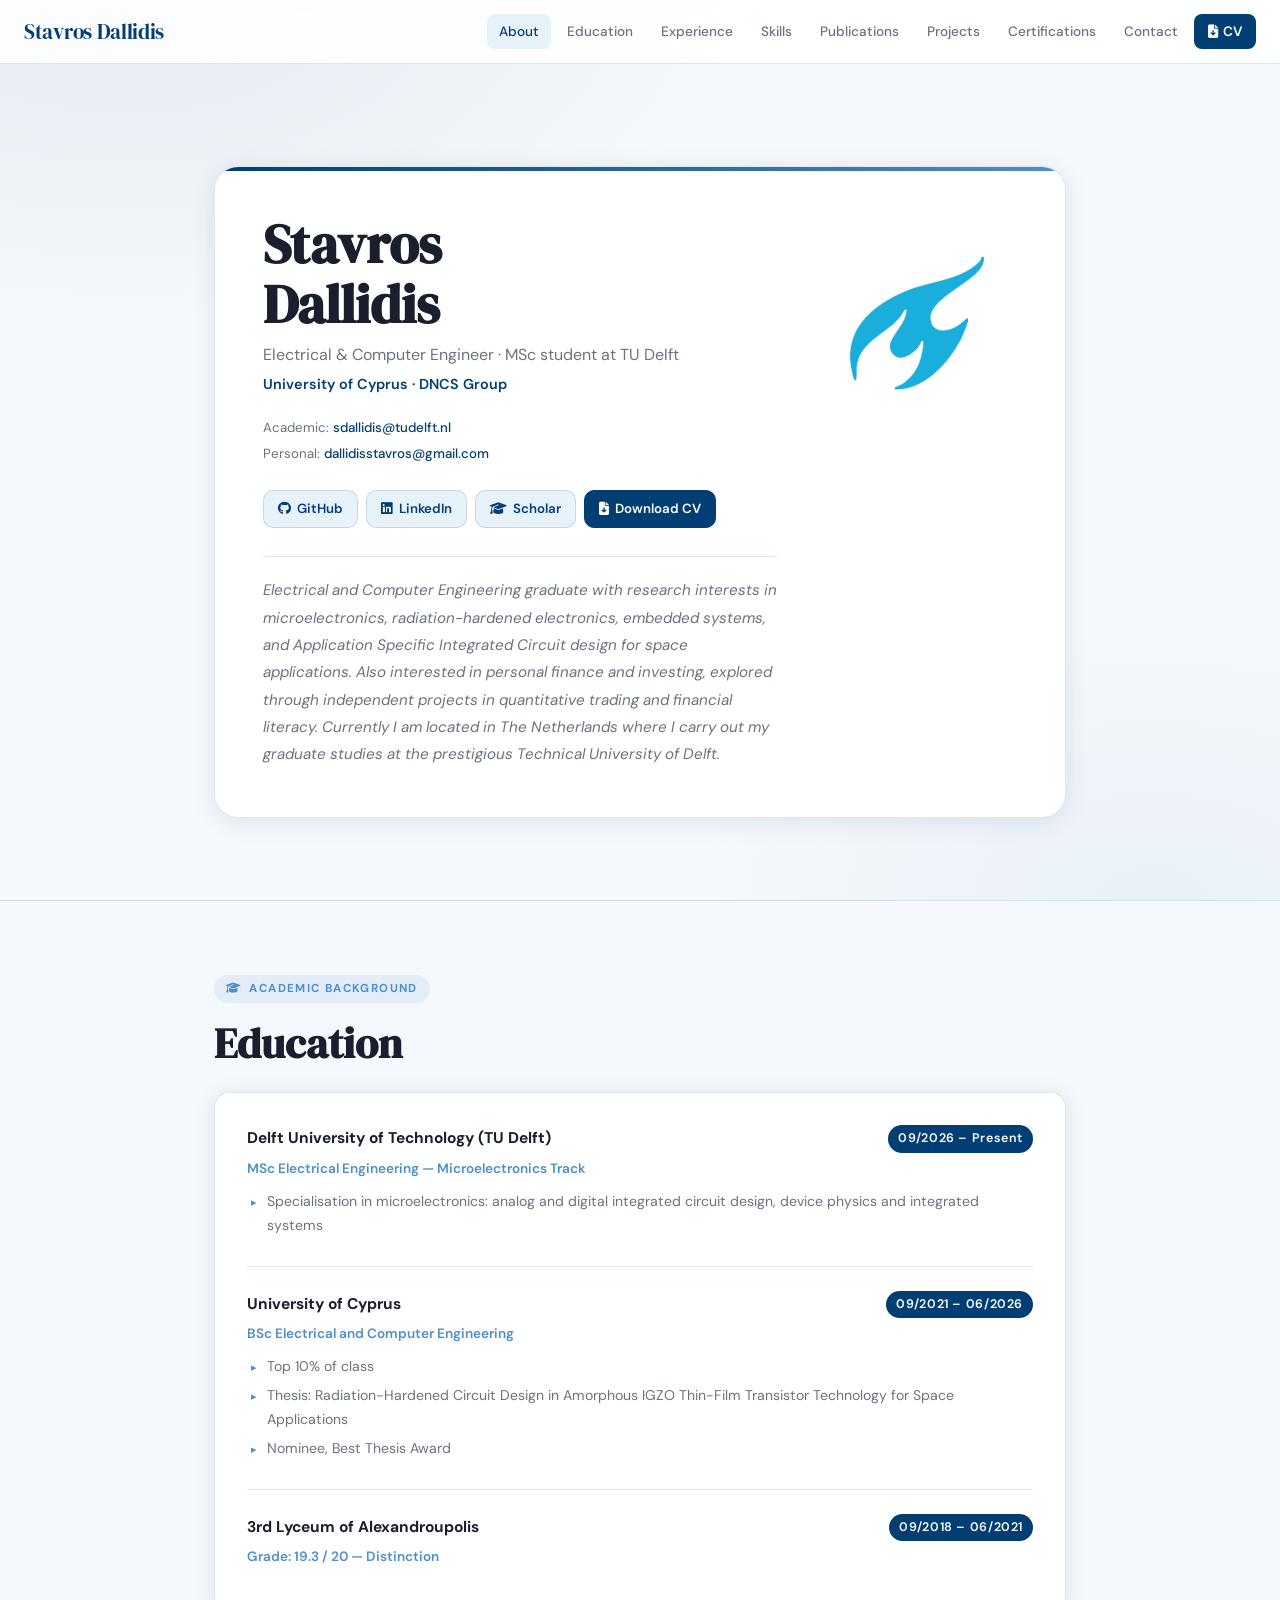
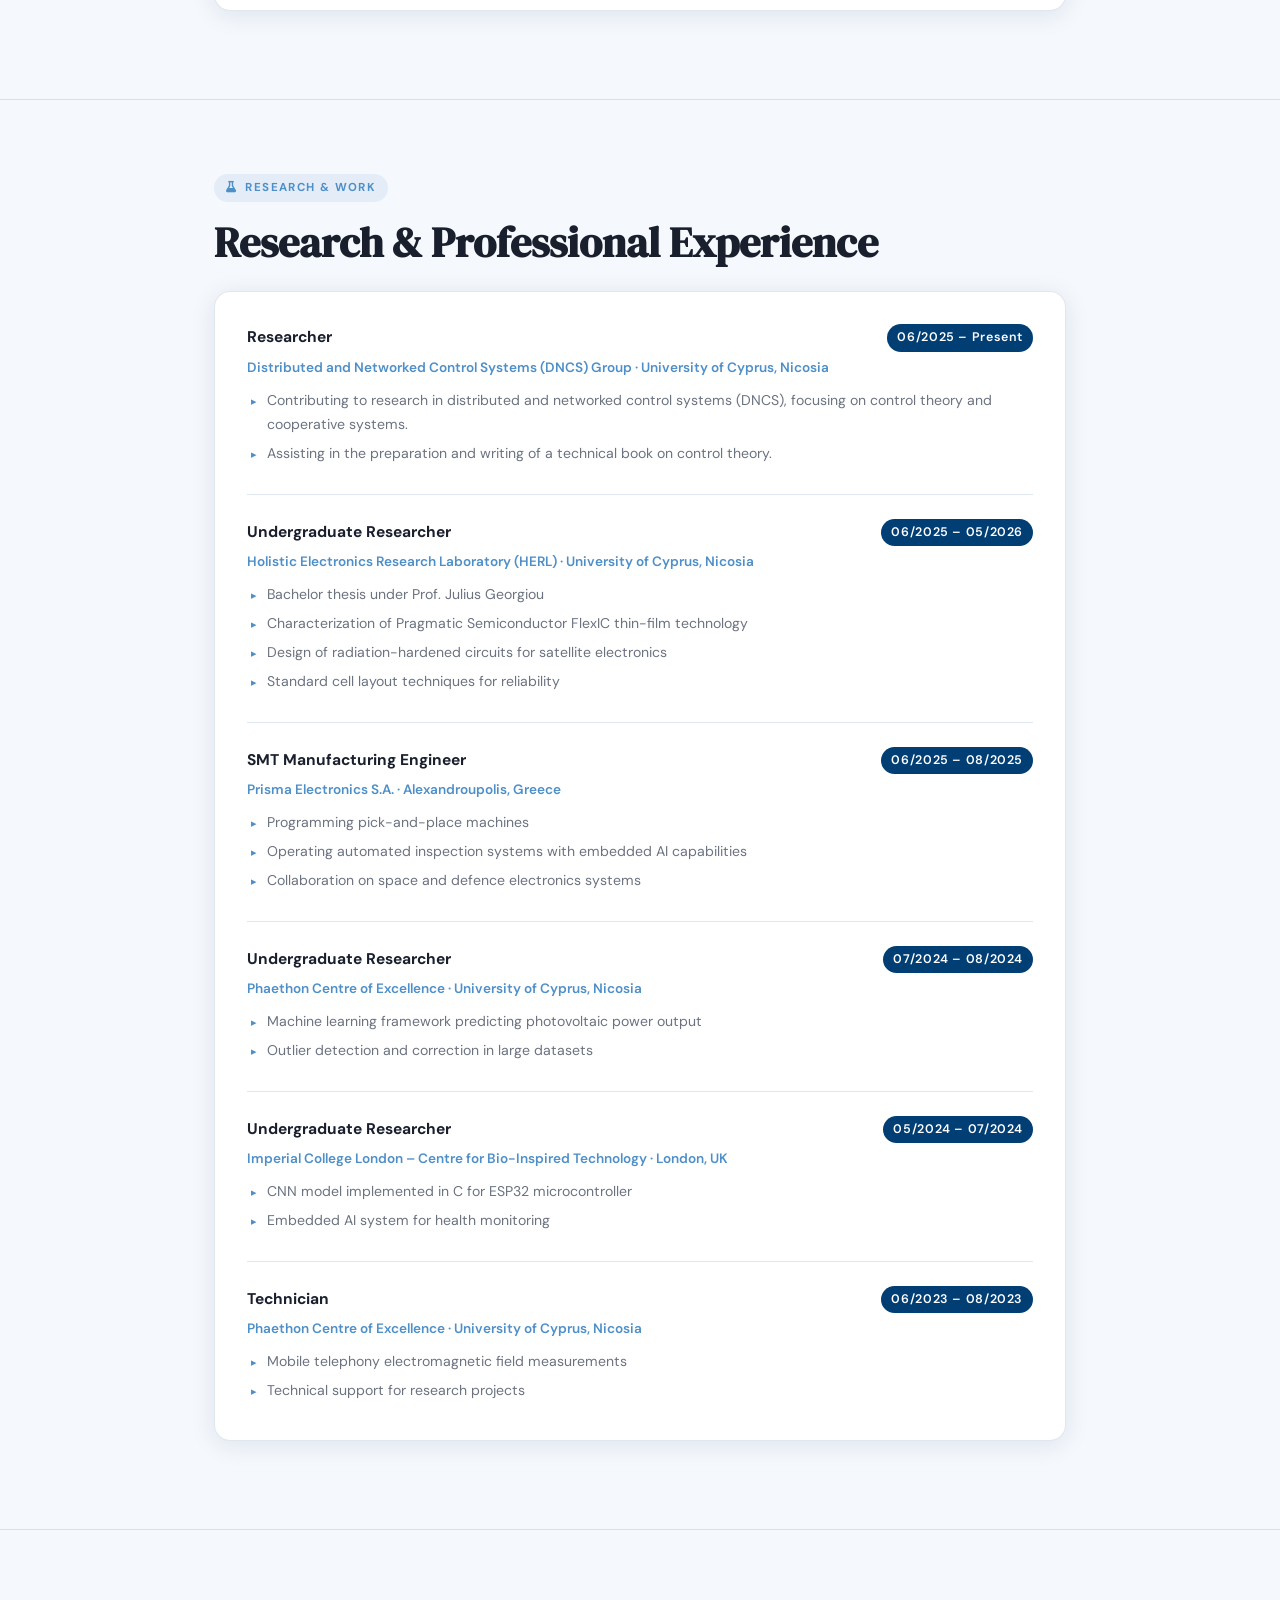
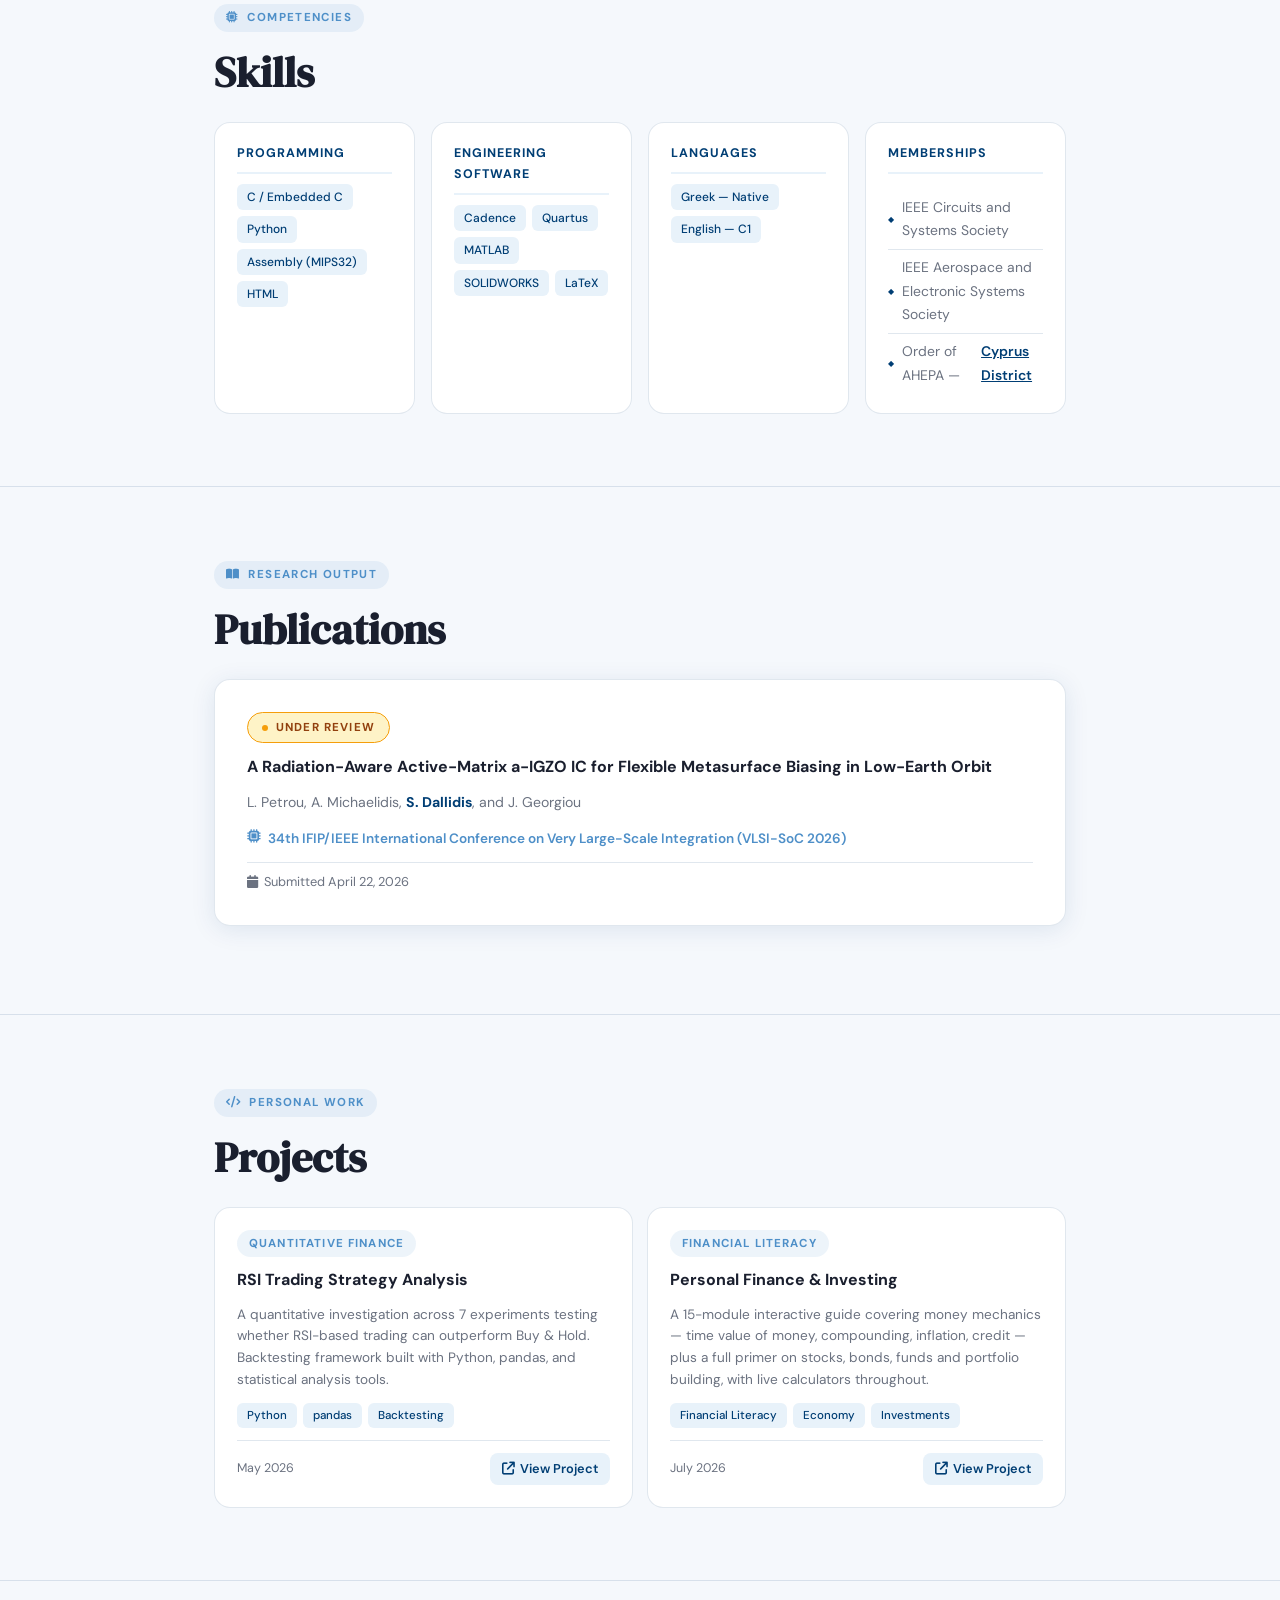
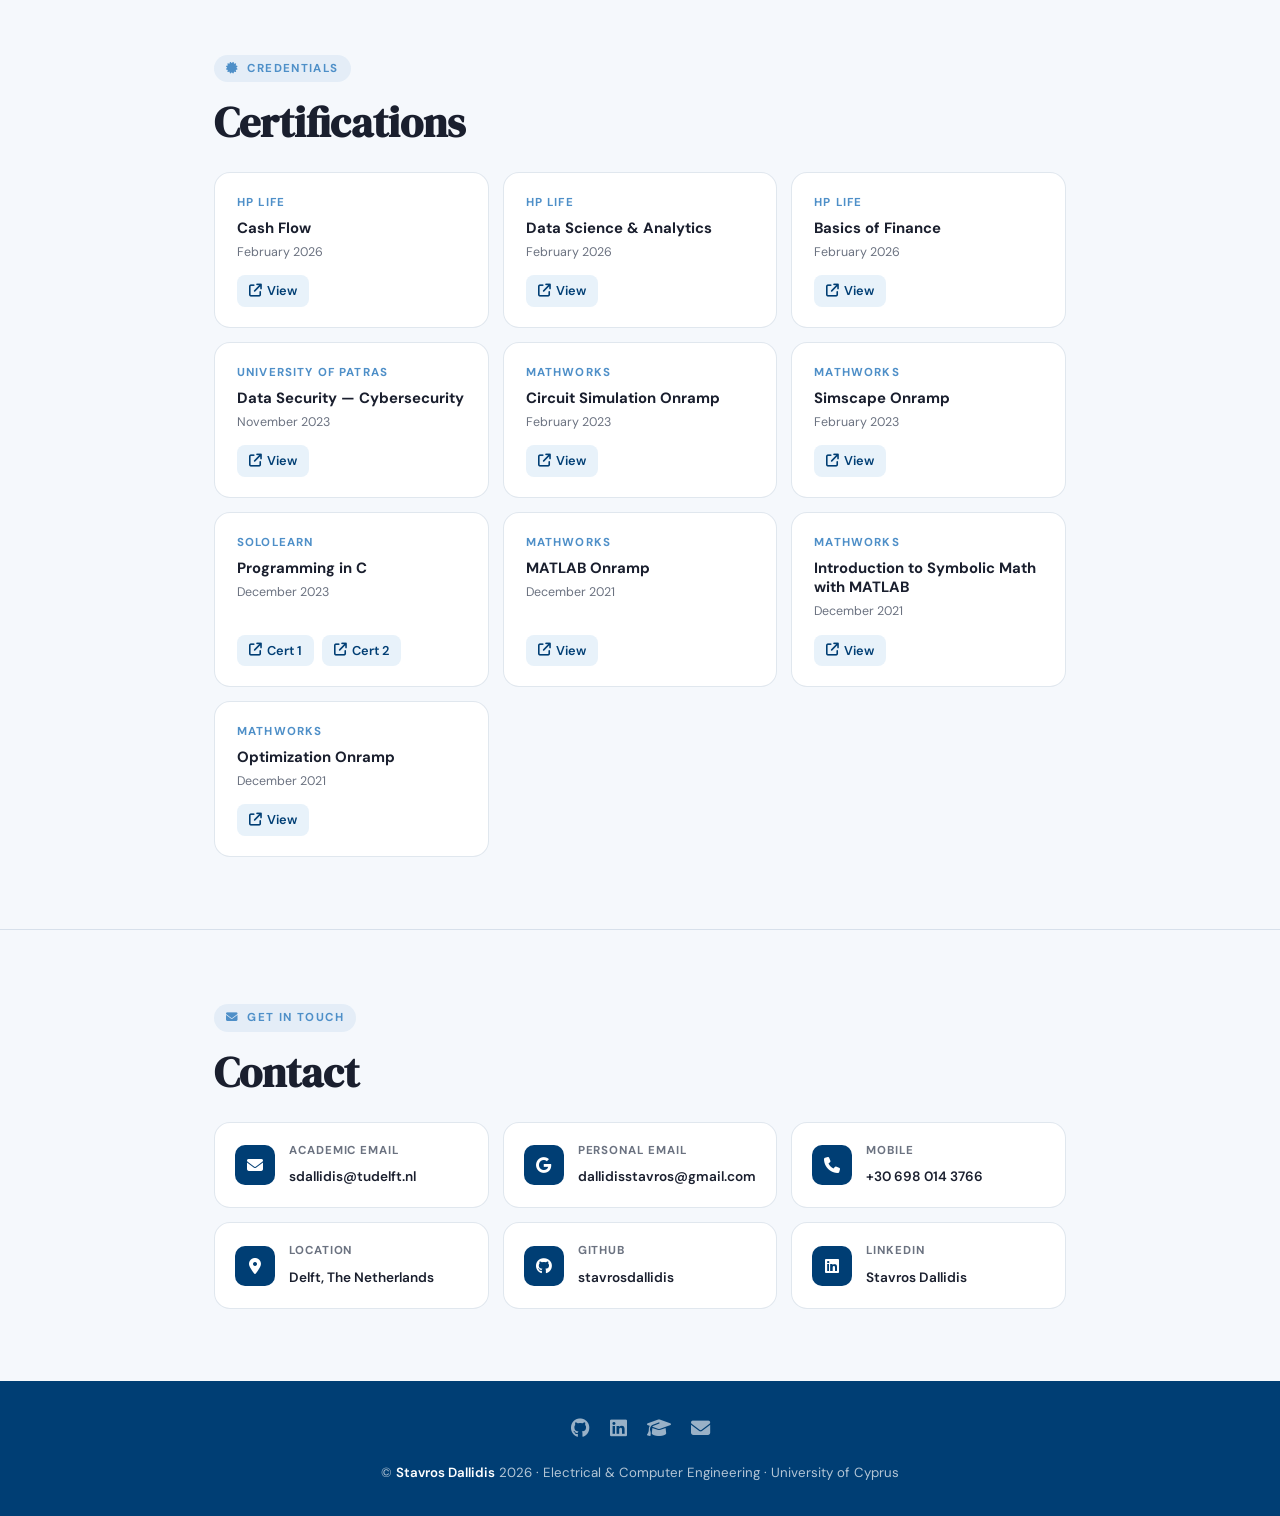
==== commit 549868b1: "Remove specific focus from entry list Removed focus on radiation-hardened circuit design for space a" ====
--- a/index.html
+++ b/index.html
@@ -115,7 +115,6 @@
           <div class="entry-org">MSc Electrical Engineering — Microelectronics Track</div>
           <ul class="entry-list">
             <li>Specialisation in microelectronics: analog and digital integrated circuit design, device physics and integrated systems</li>
-            <li>Focus on radiation-hardened and reliability-aware circuit design for space applications</li>
           </ul>
         </div>
         <hr class="entry-divider">
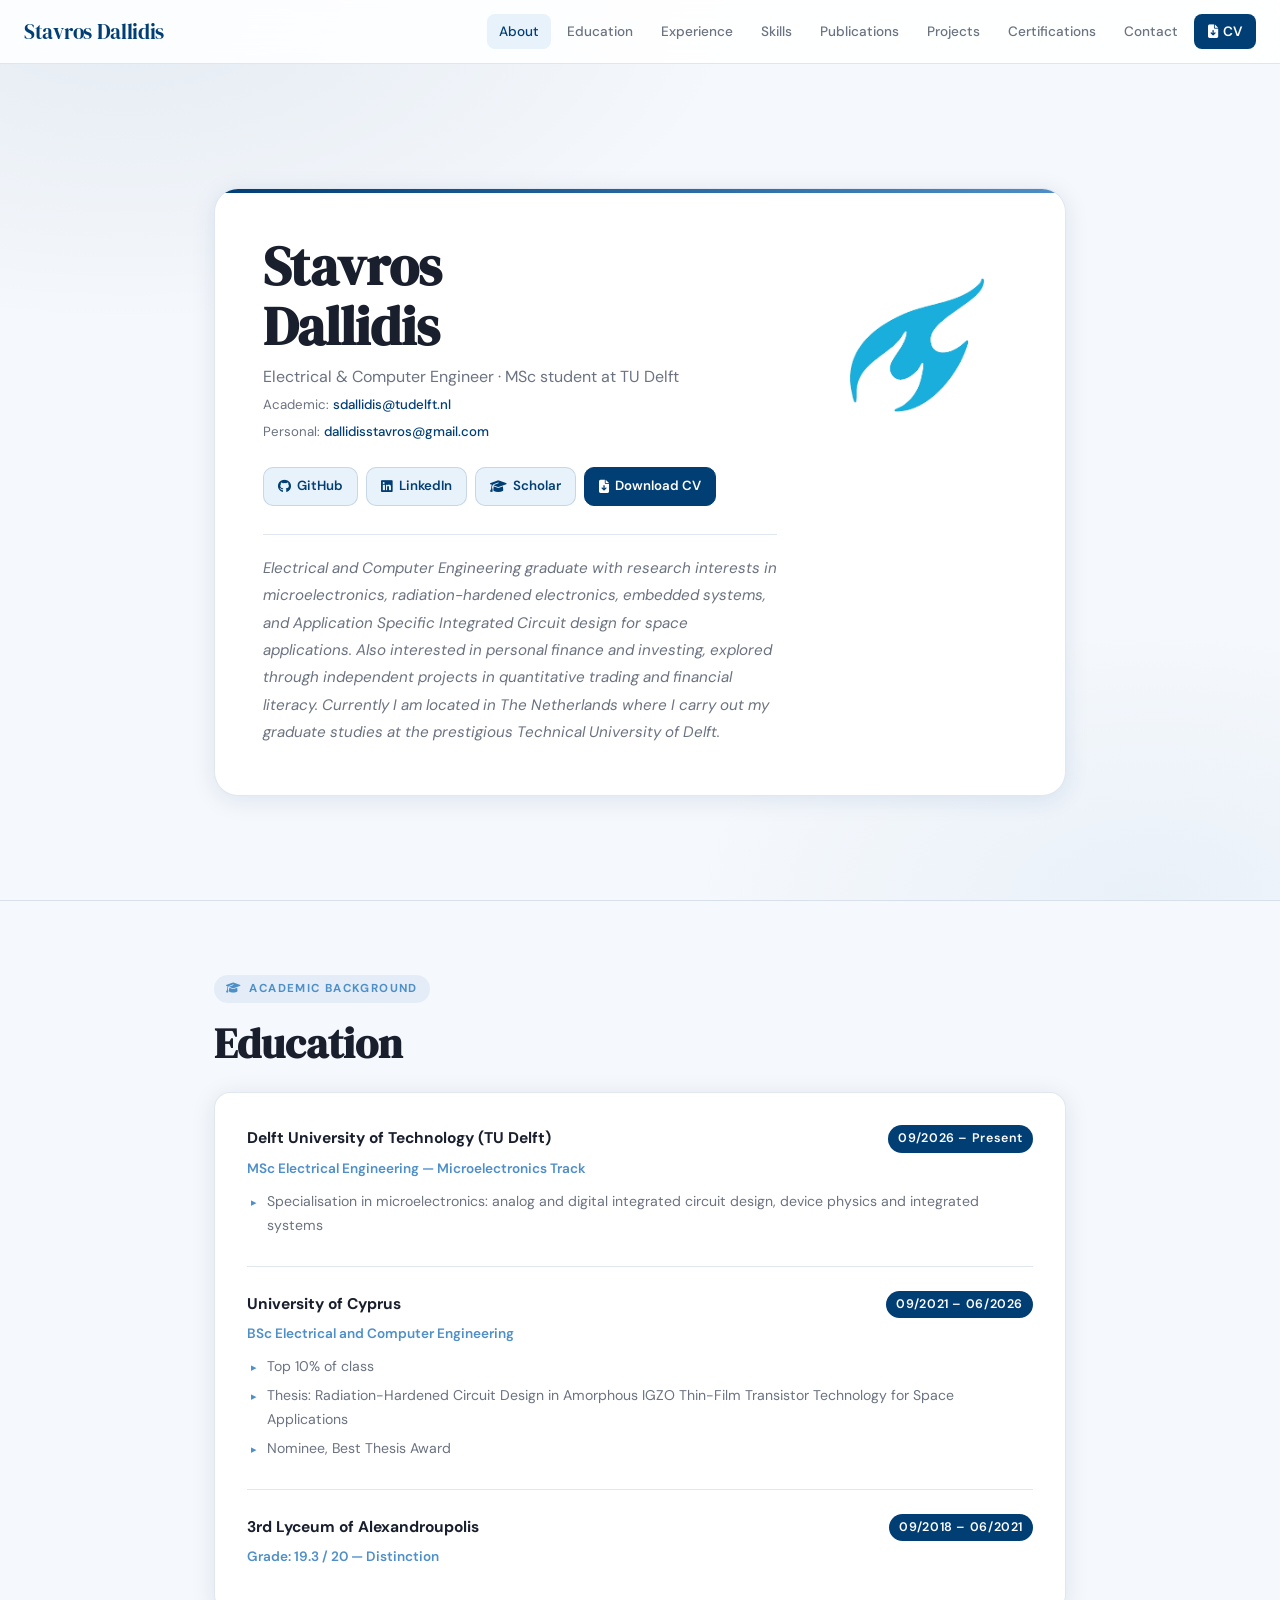
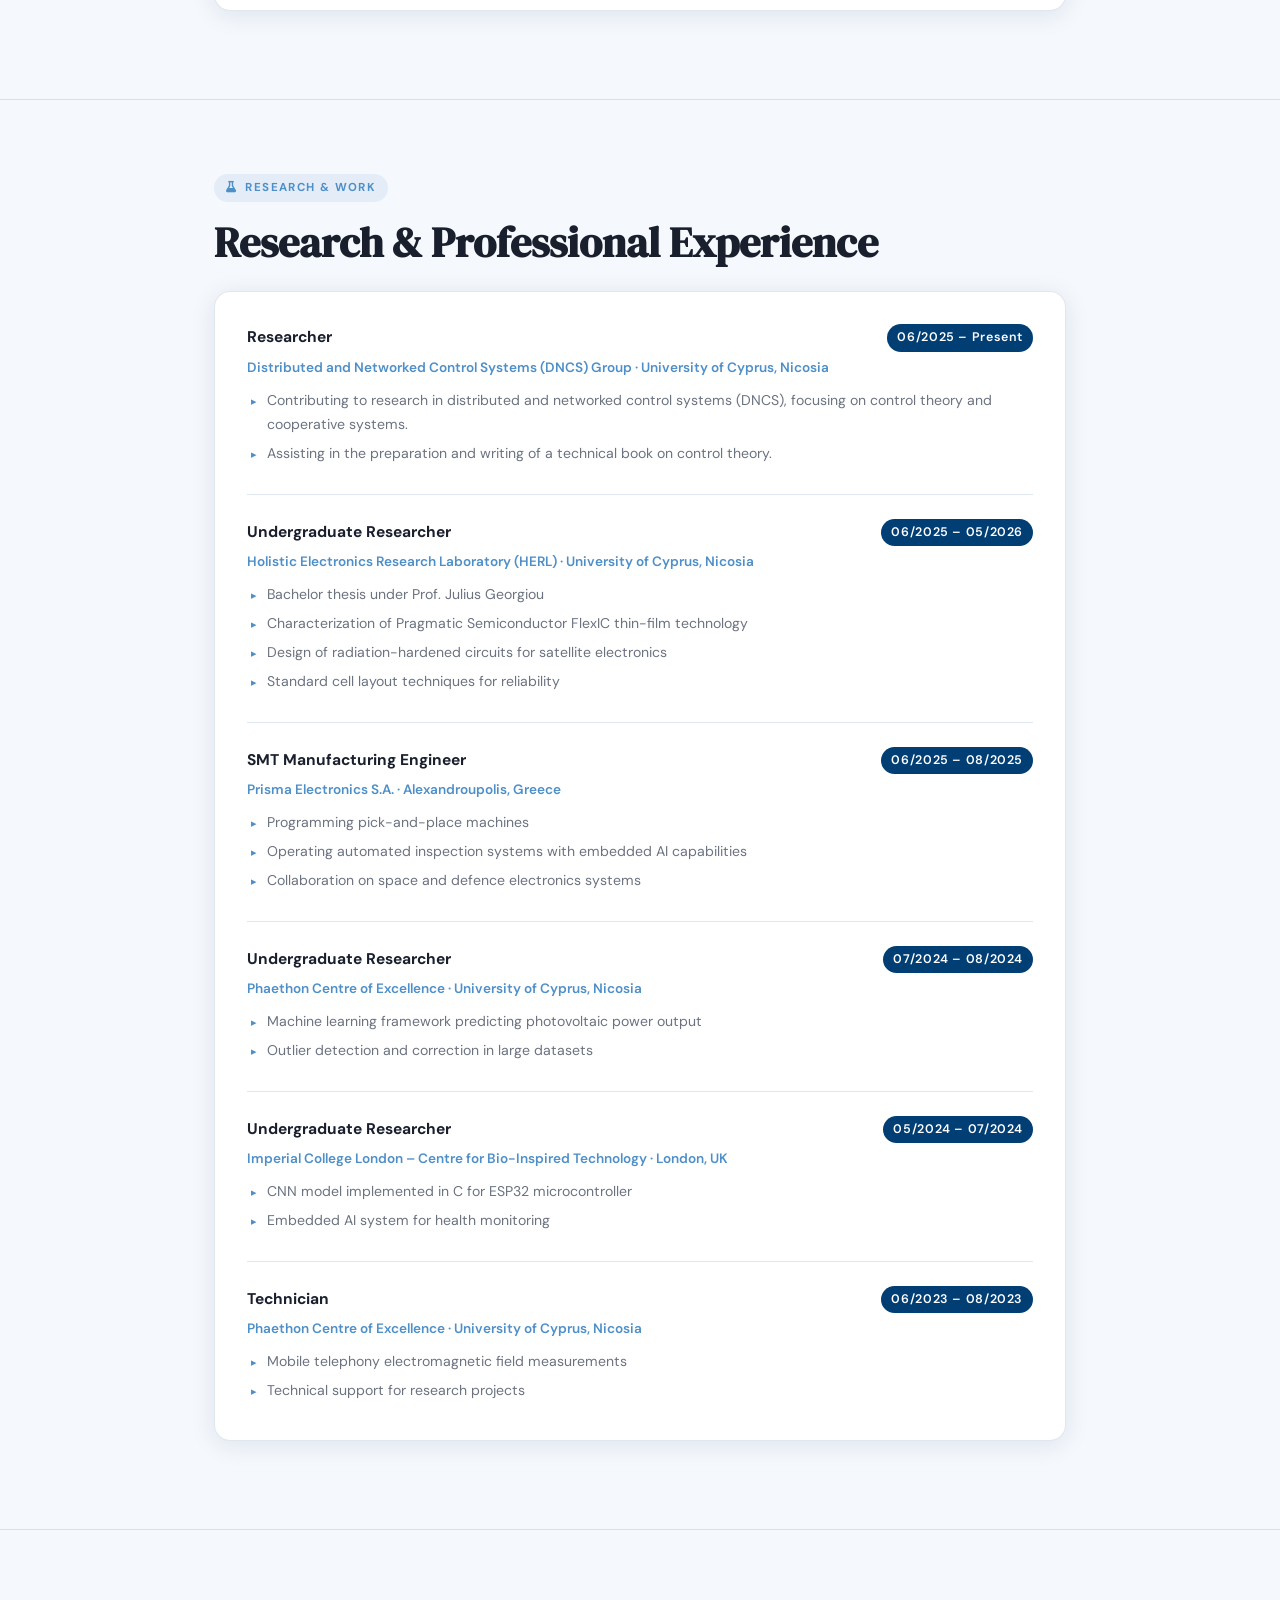
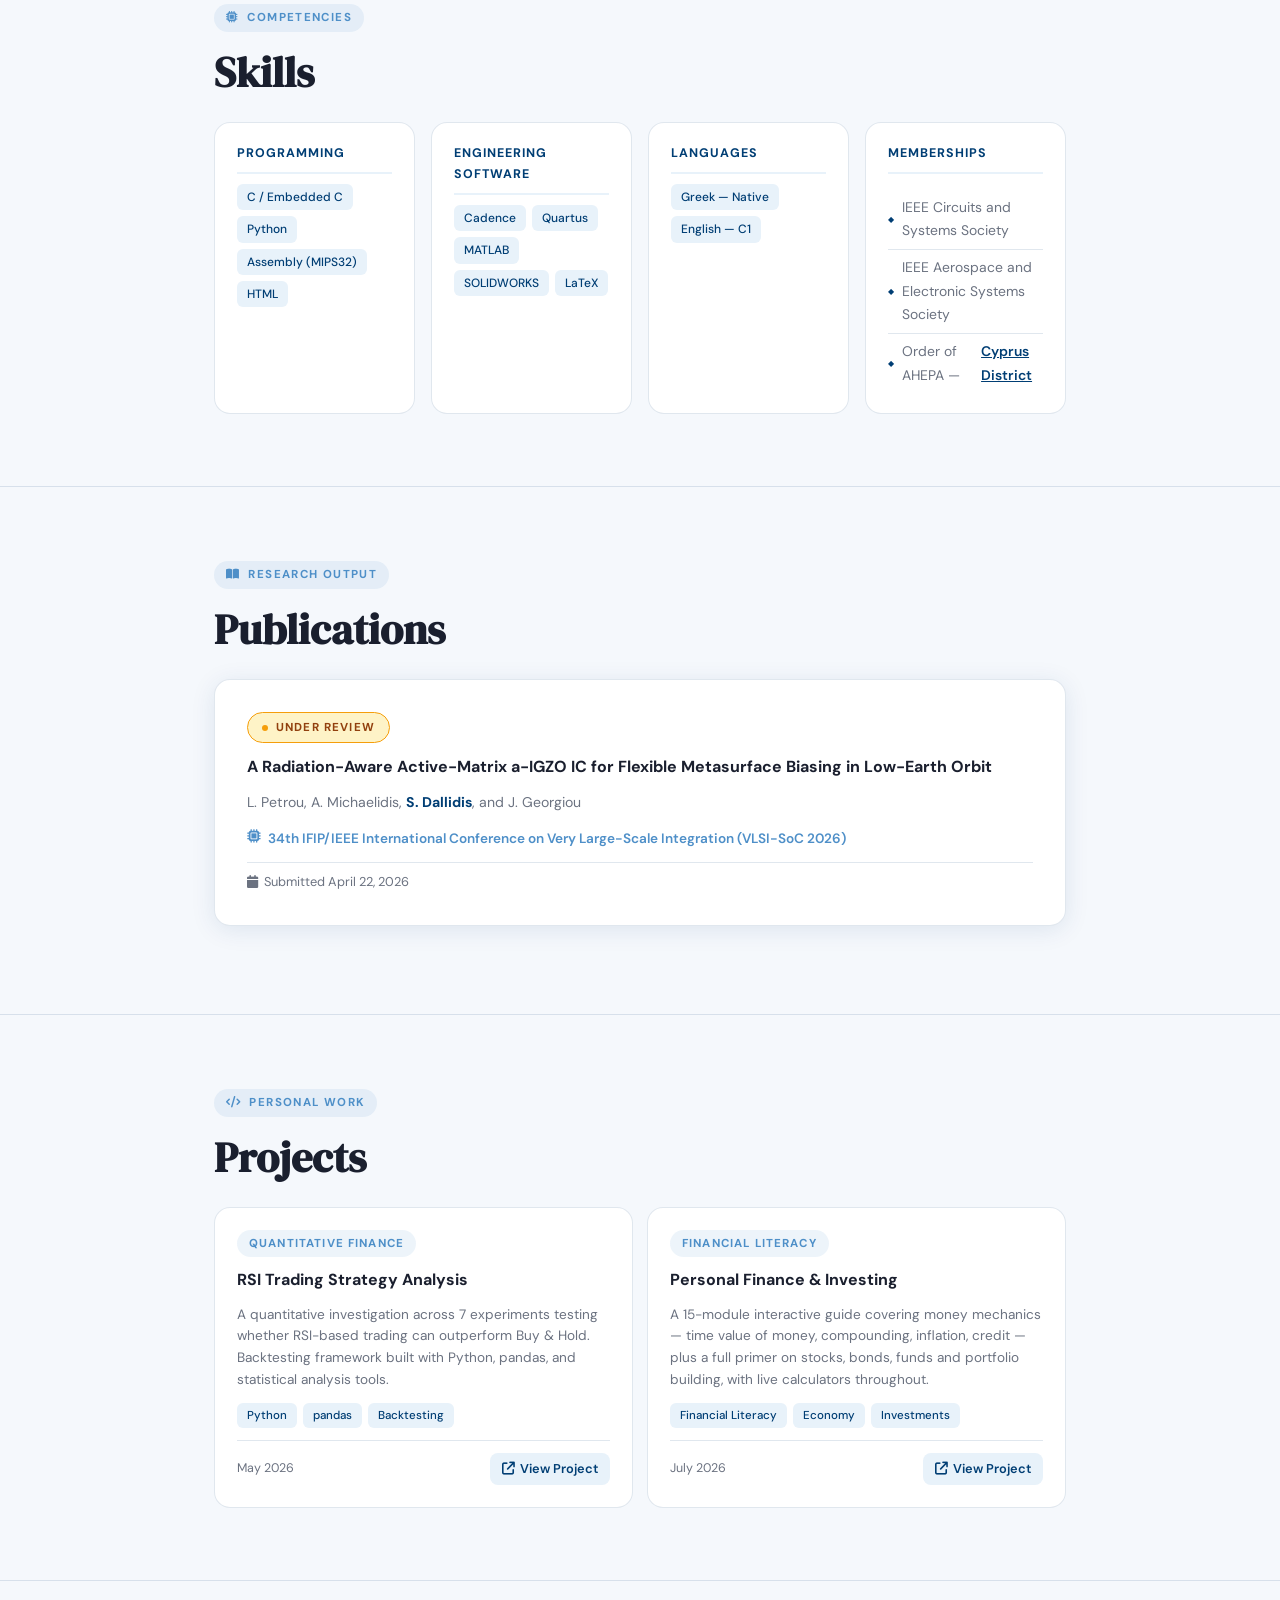
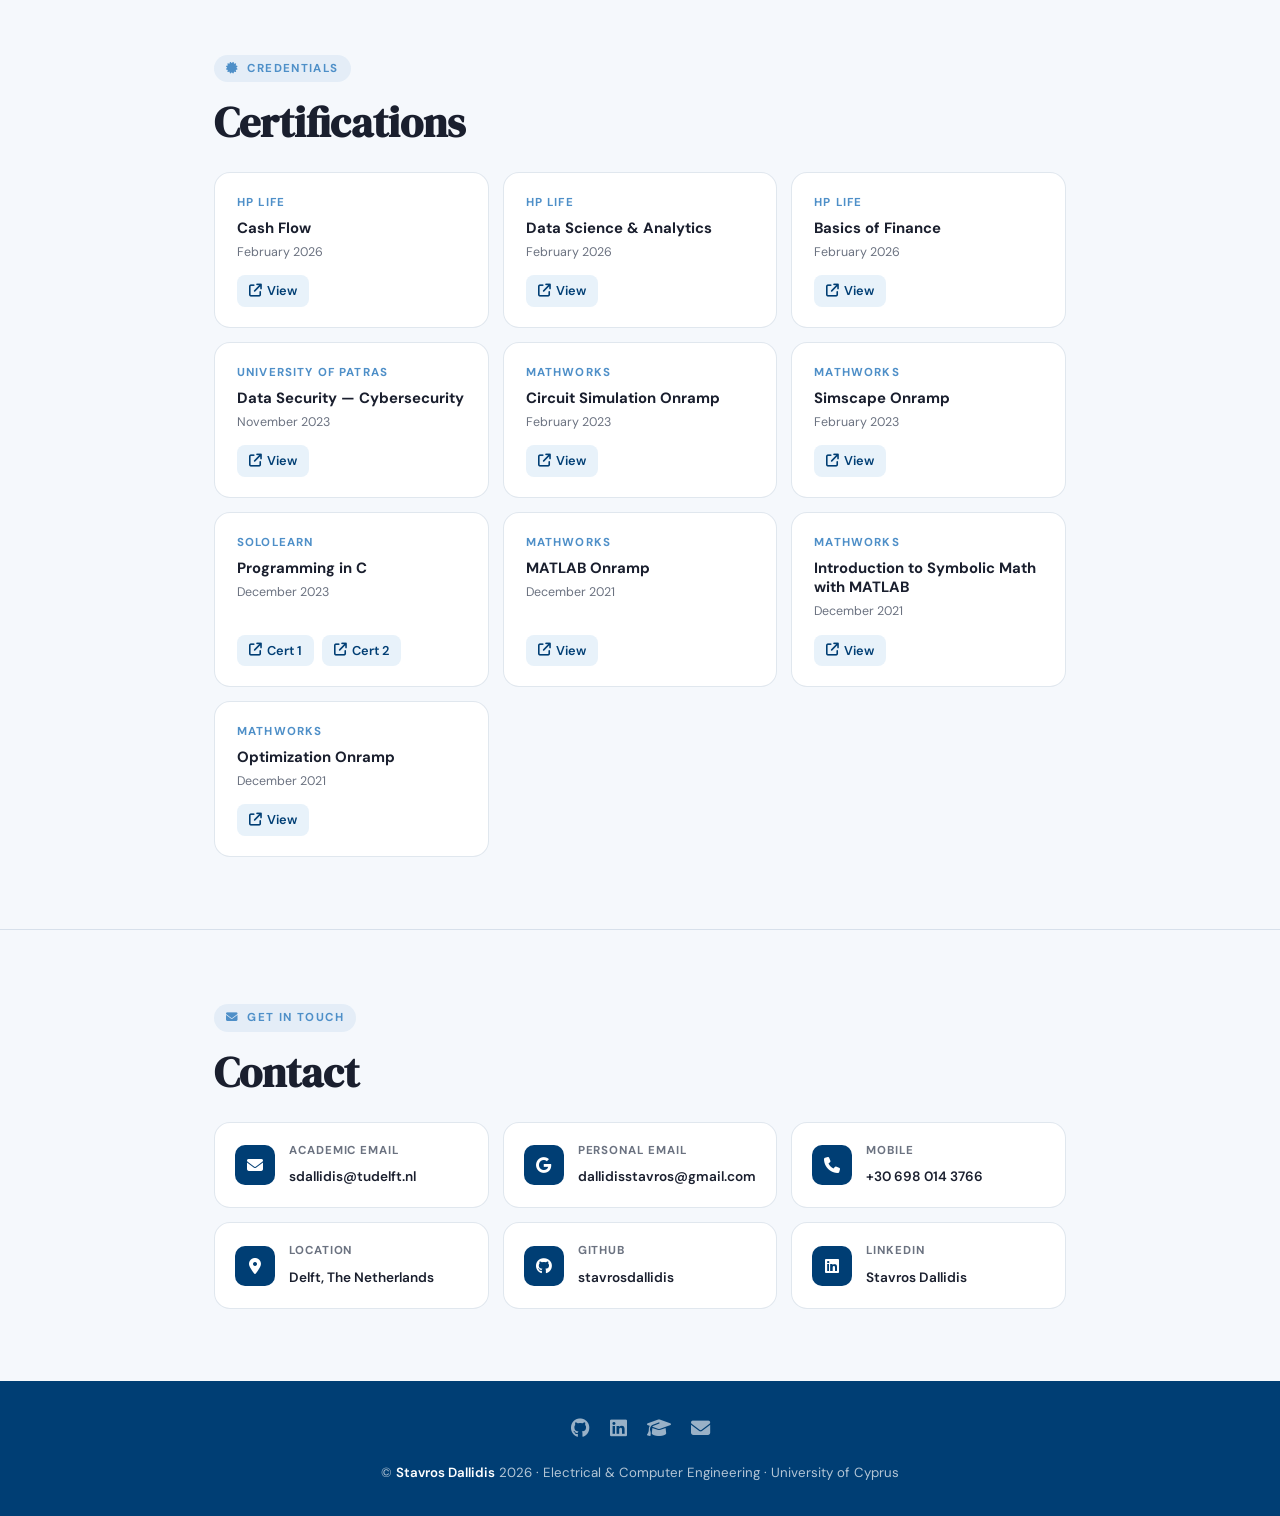
==== commit 9b01ae83: "Remove organization affiliation from hero section Removed the organization affiliation from the hero" ====
--- a/index.html
+++ b/index.html
@@ -63,7 +63,6 @@
         <div>
           <h1 class="hero-name">Stavros<br>Dallidis</h1>
           <div class="hero-title">Electrical &amp; Computer Engineer · MSc student at TU Delft</div>
-          <div class="hero-org">University of Cyprus · DNCS Group</div>
           <div class="hero-emails">
             <p>Academic: <a href="mailto:sdallidis@tudelft.nl">sdallidis@tudelft.nl</a></p>
             <p>Personal: <a href="mailto:dallidisstavros@gmail.com">dallidisstavros@gmail.com</a></p>
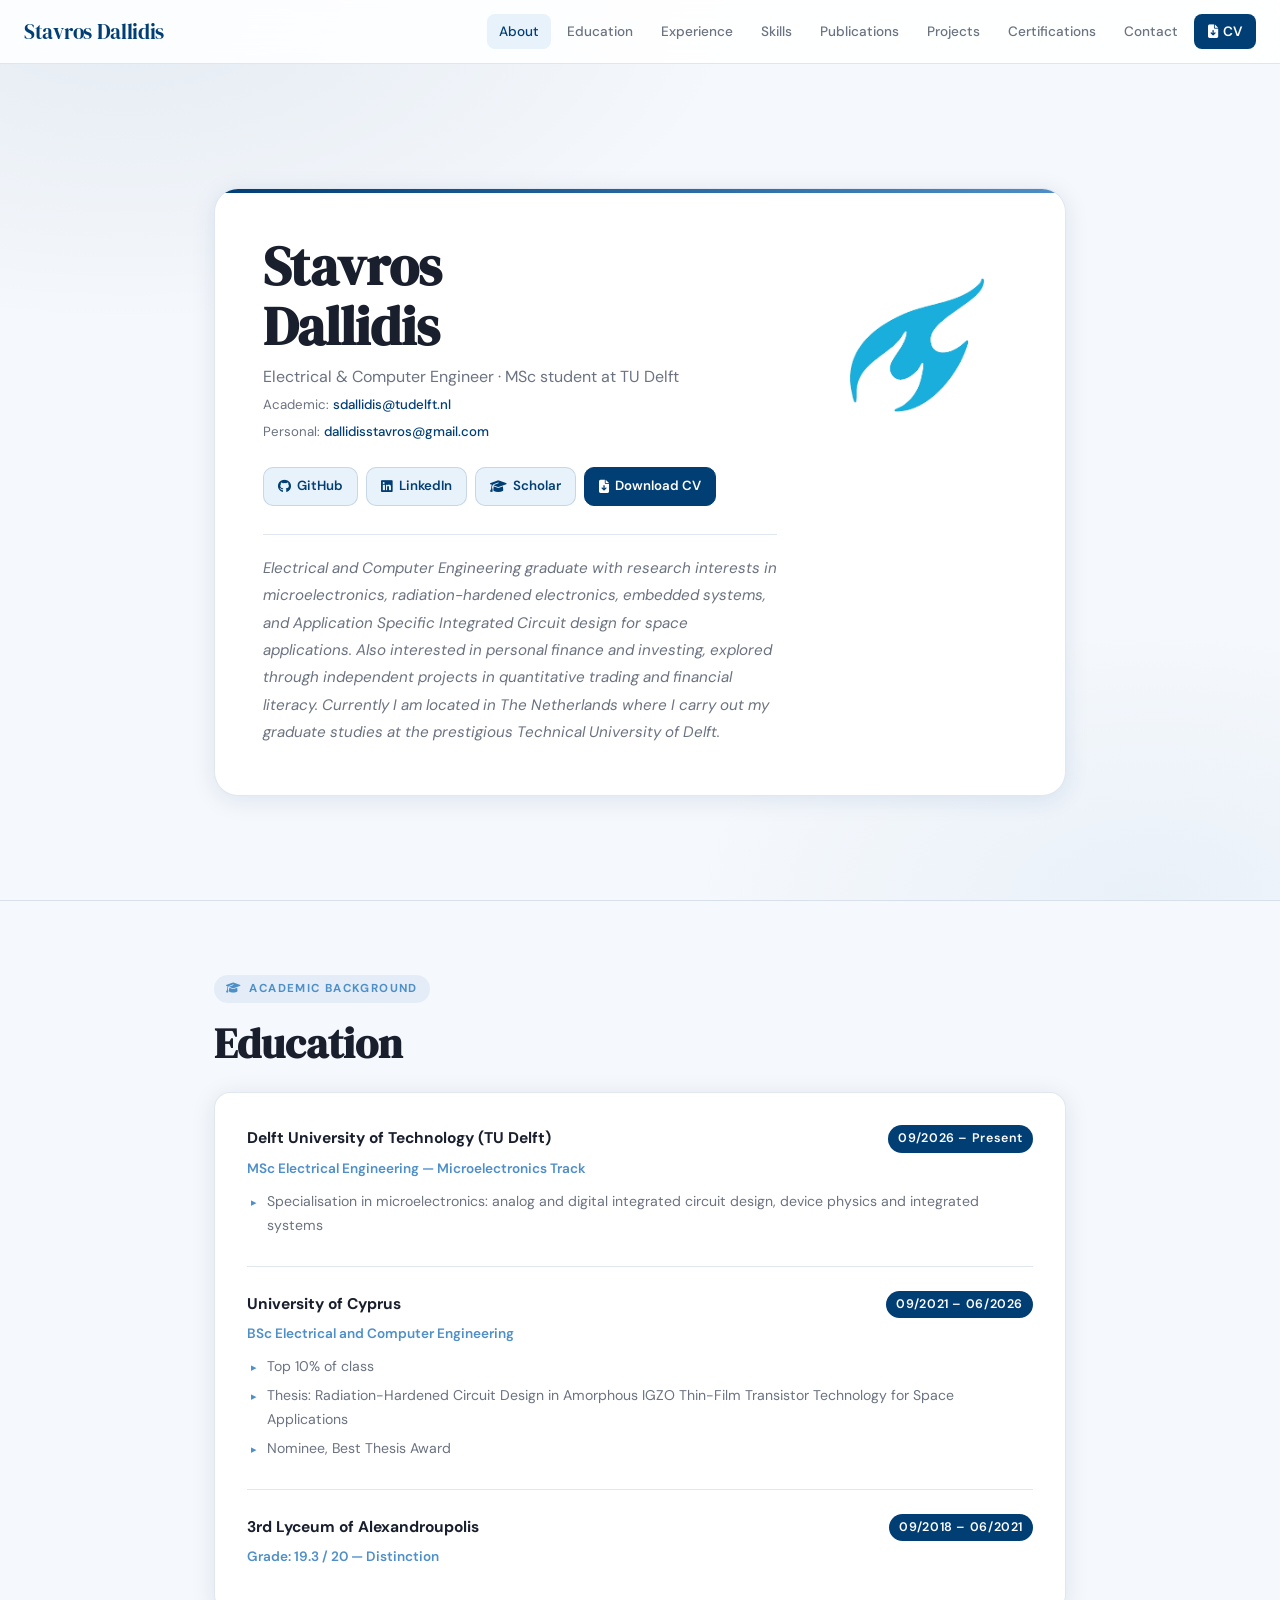
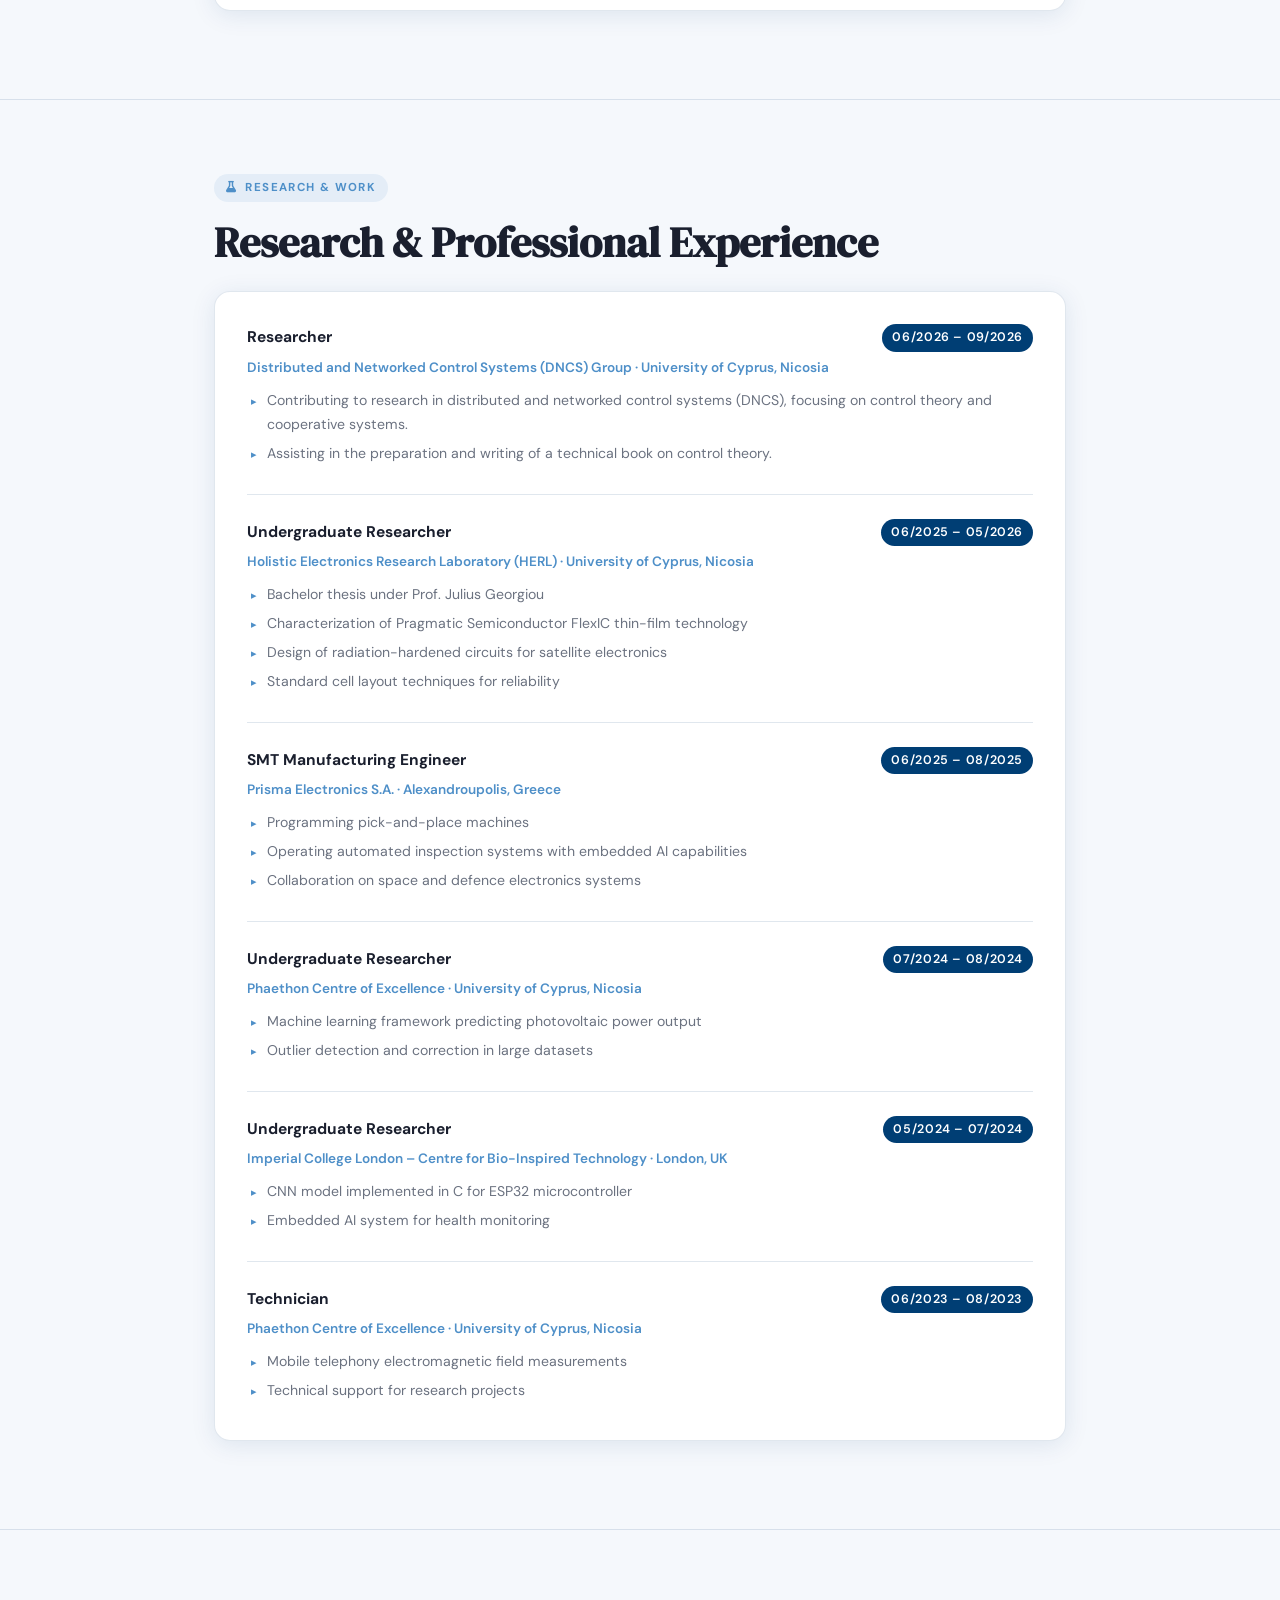
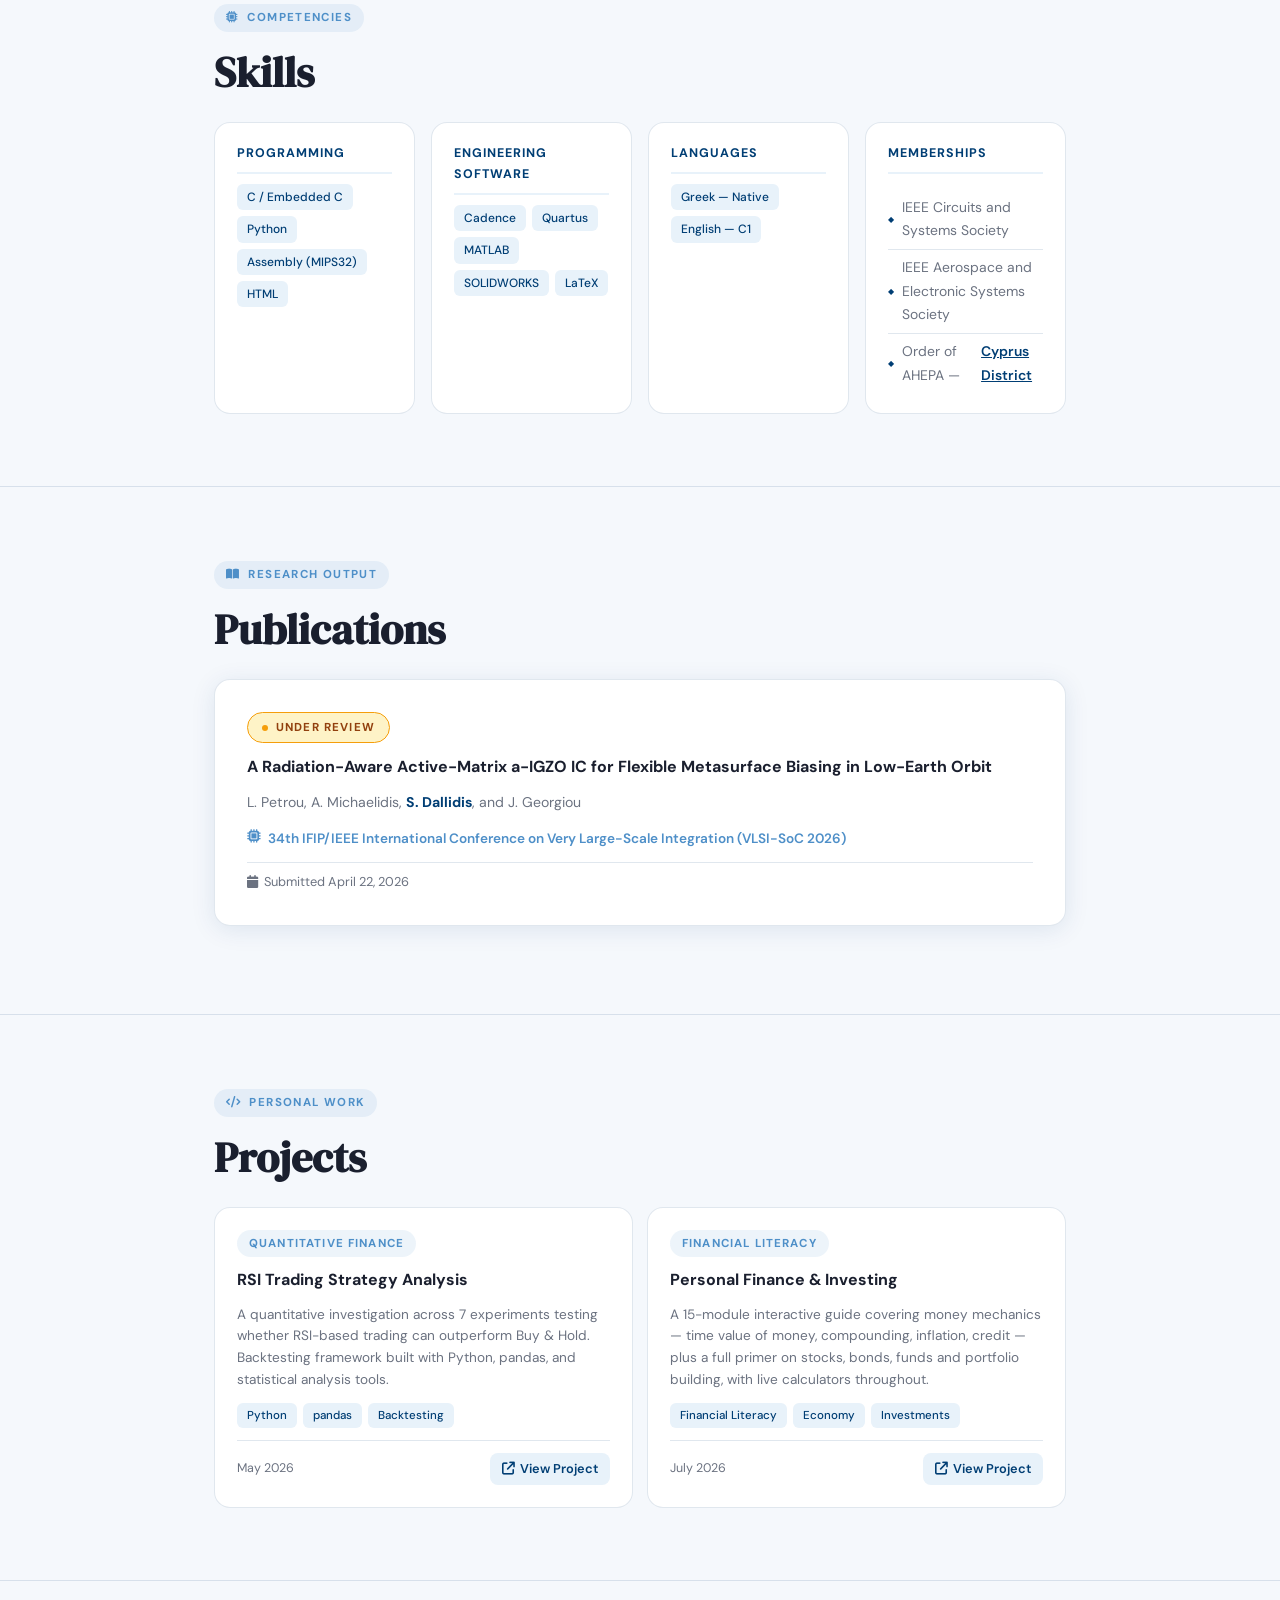
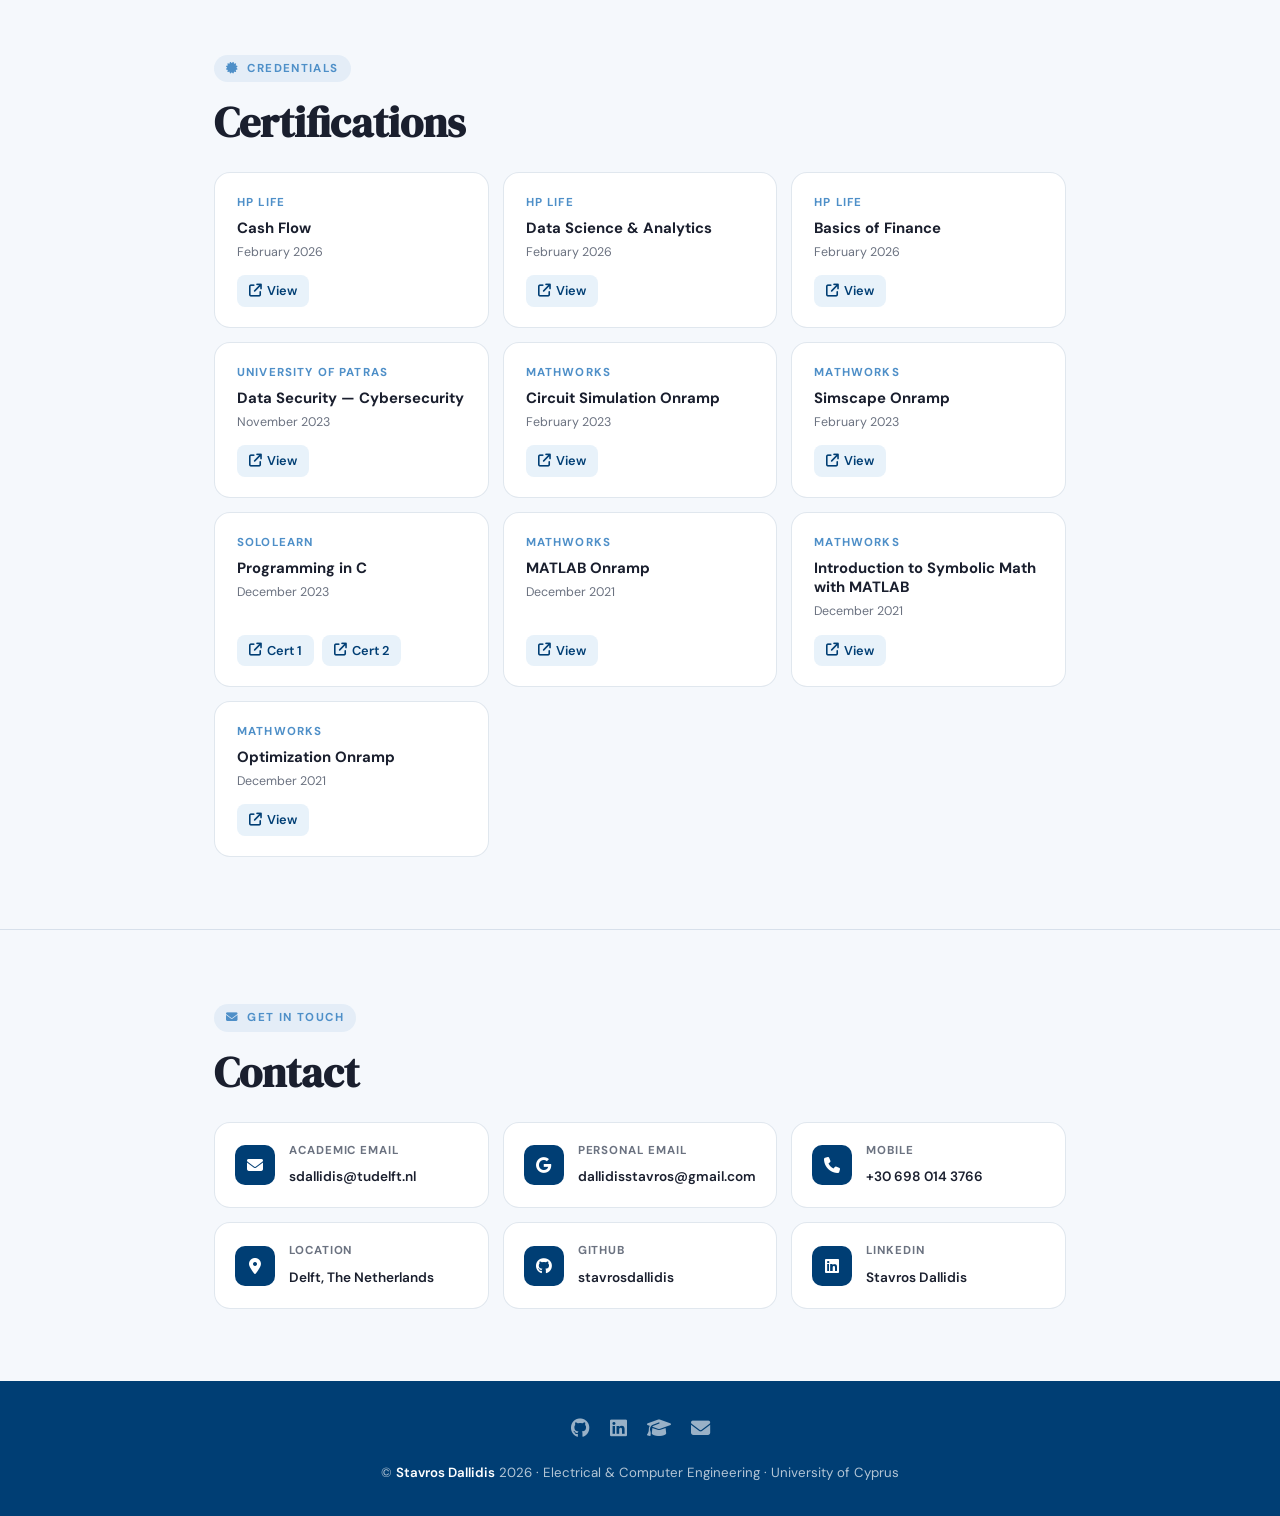
==== commit 953460d1: "Update research entry date in index.html" ====
--- a/index.html
+++ b/index.html
@@ -152,7 +152,7 @@
         <div class="entry">
           <div class="entry-header">
             <div class="entry-title">Researcher</div>
-            <div class="entry-date">06/2025 – Present</div>
+            <div class="entry-date">06/2026 – 09/2026</div>
           </div>
           <div class="entry-org">Distributed and Networked Control Systems (DNCS) Group · University of Cyprus, Nicosia</div>
           <ul class="entry-list">
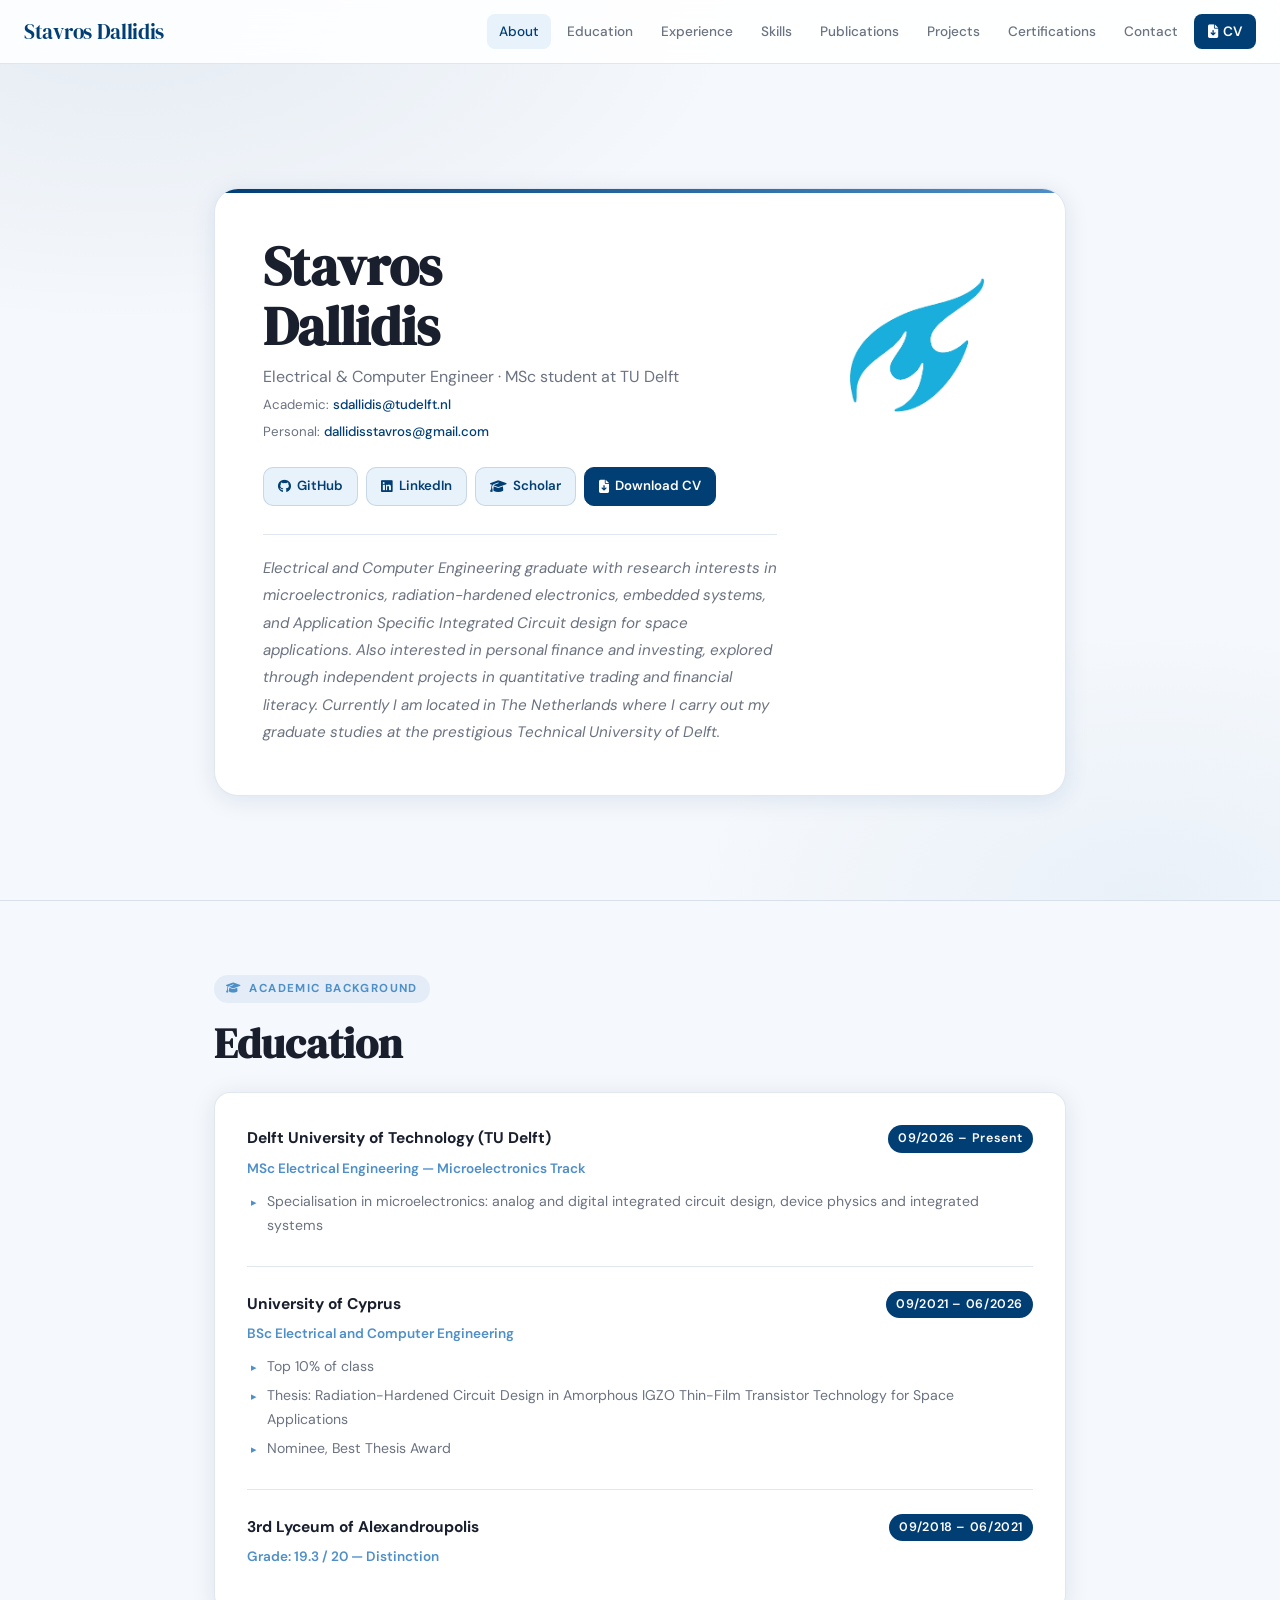
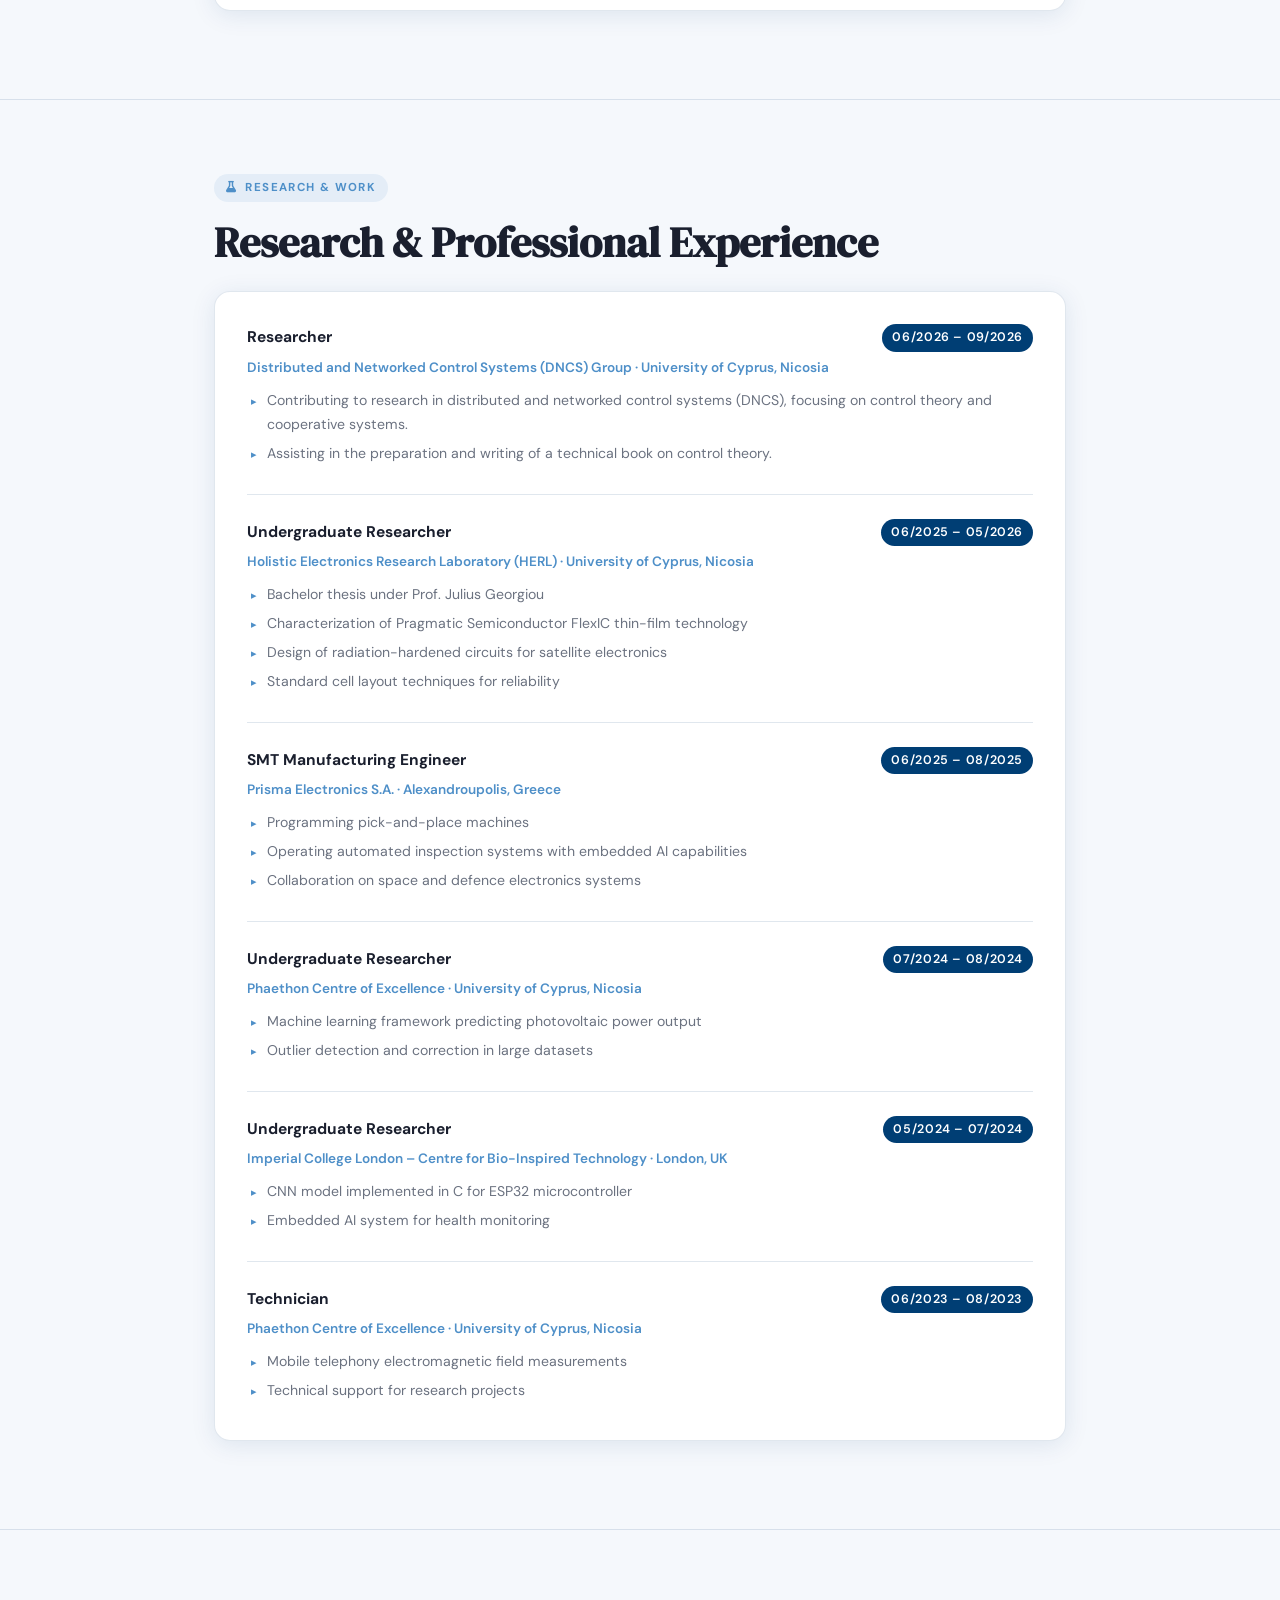
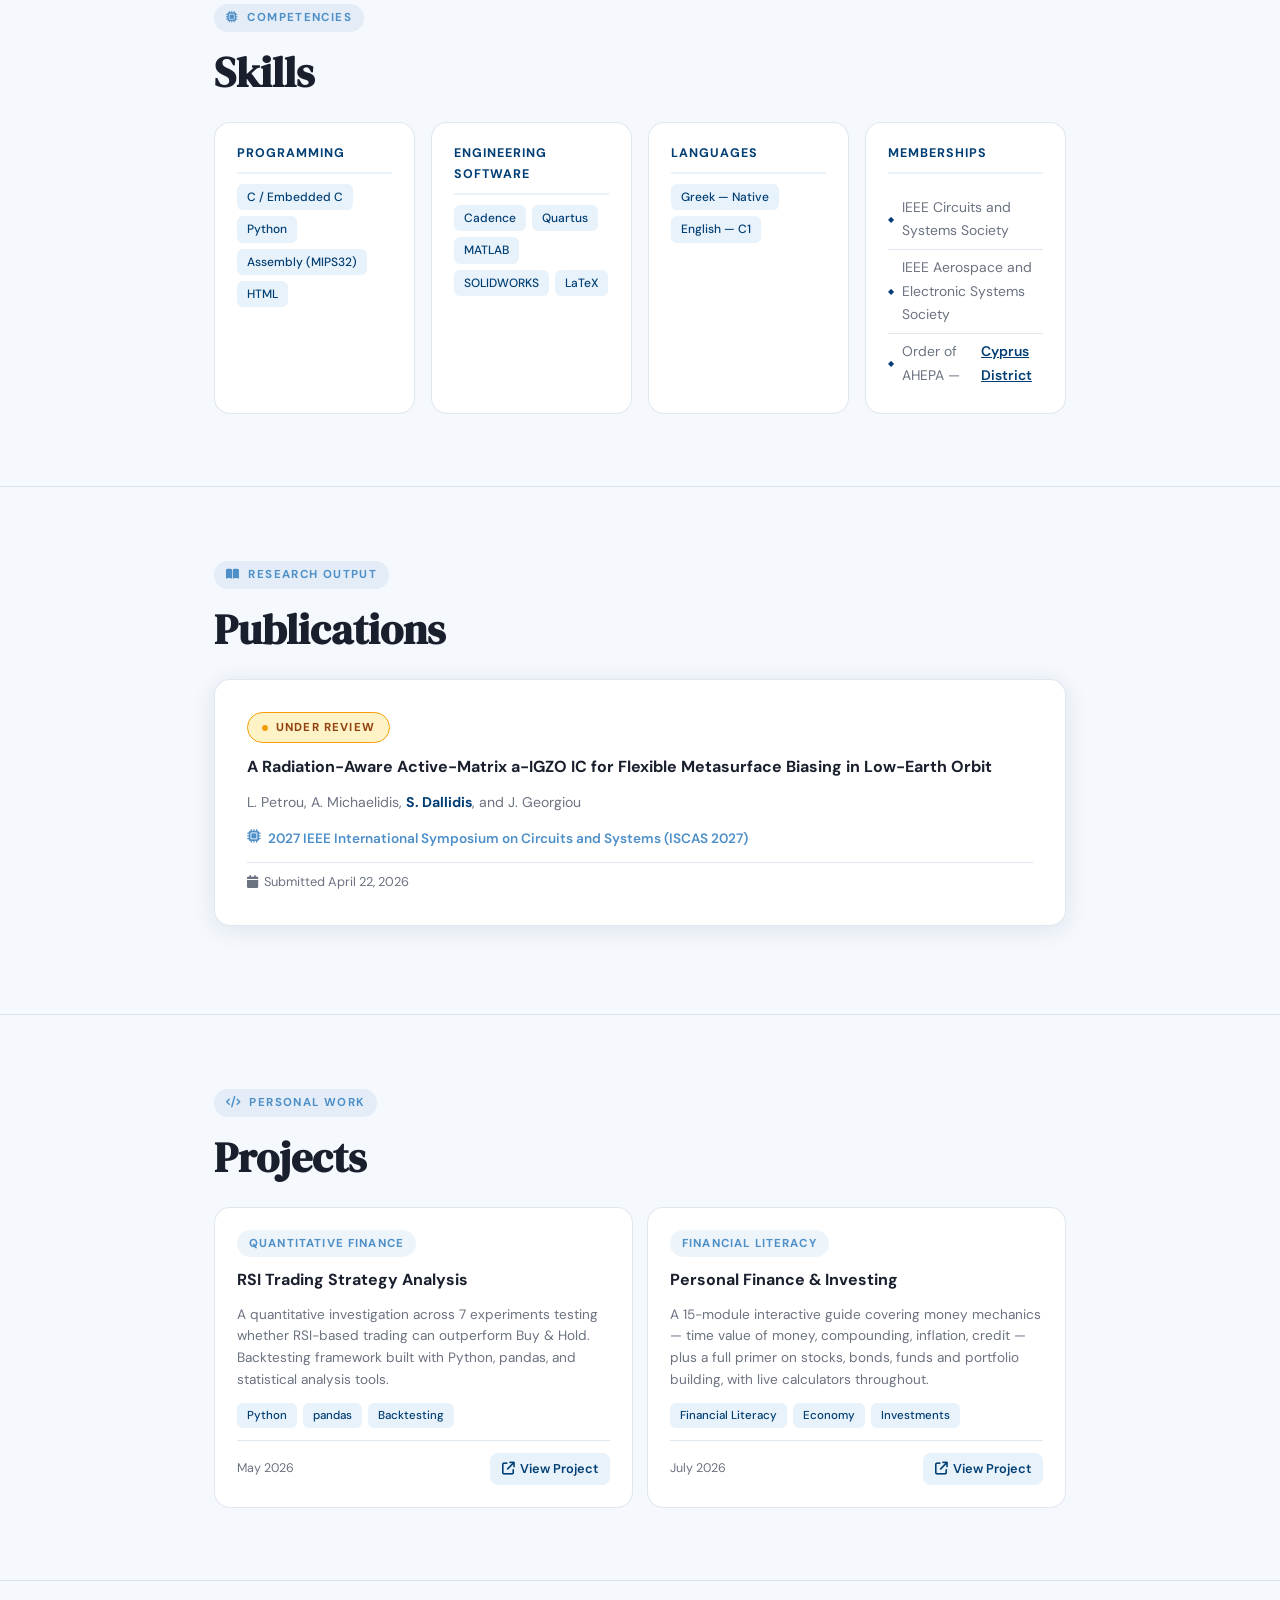
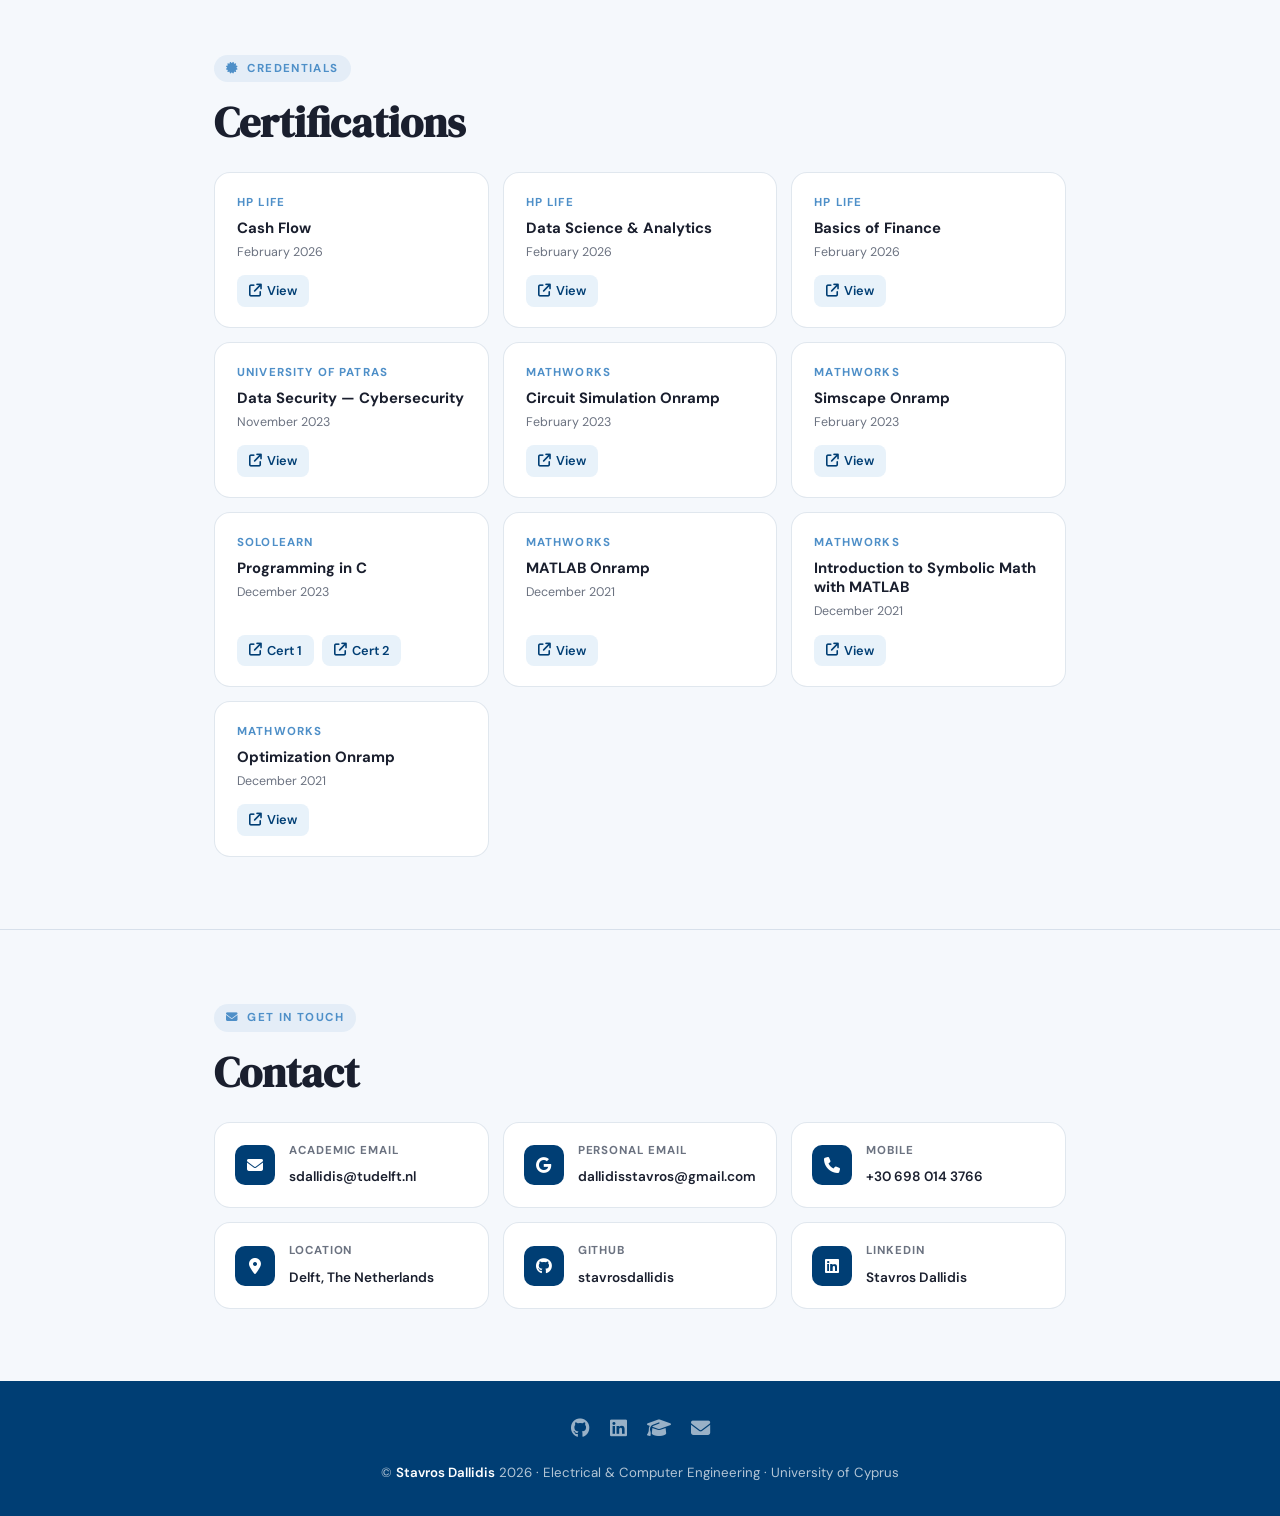
==== commit 3b41ae3a: "Update conference name in index.html" ====
--- a/index.html
+++ b/index.html
@@ -290,7 +290,7 @@
         </div>
         <div class="pub-venue">
           <i class="fas fa-microchip"></i>
-          34th IFIP/IEEE International Conference on Very Large-Scale Integration (VLSI-SoC 2026)
+          2027 IEEE International Symposium on Circuits and Systems (ISCAS 2027)
         </div>
         <div class="pub-meta">
           <span><i class="fas fa-calendar"></i> Submitted April 22, 2026</span>
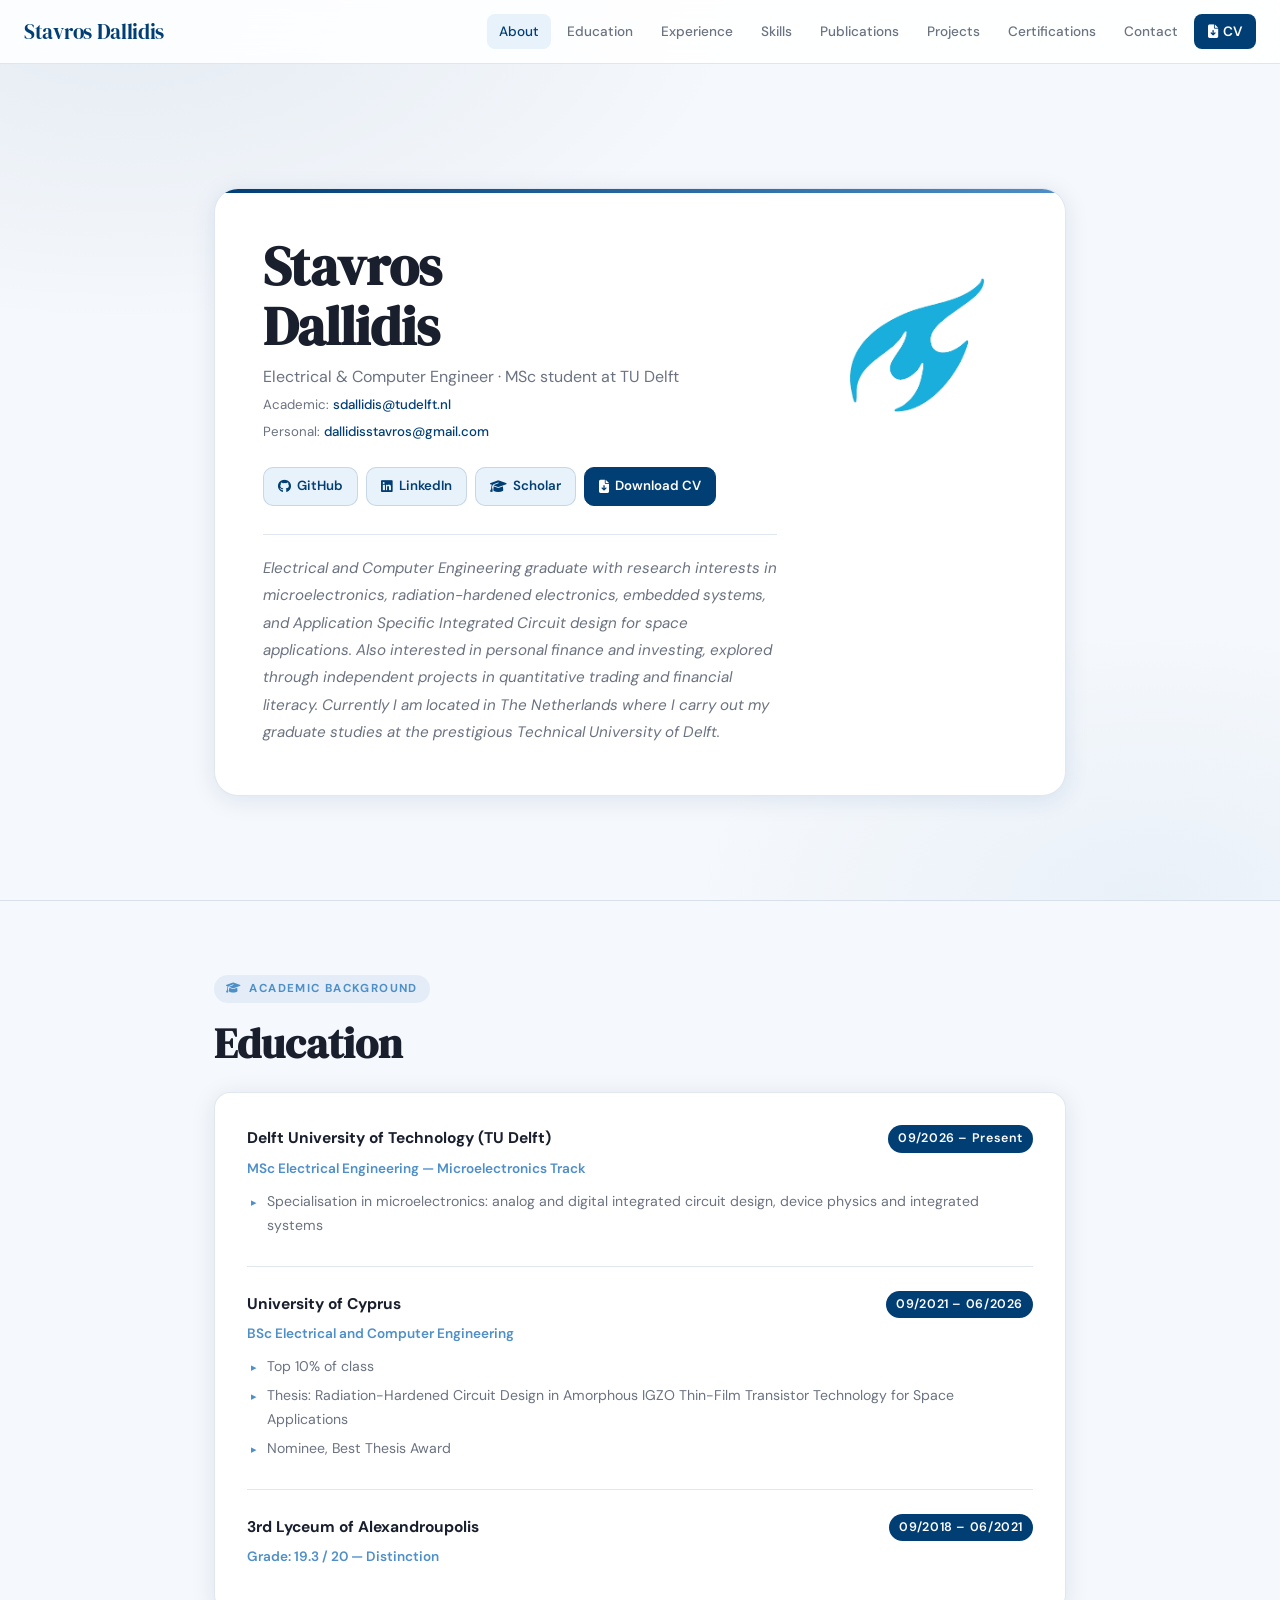
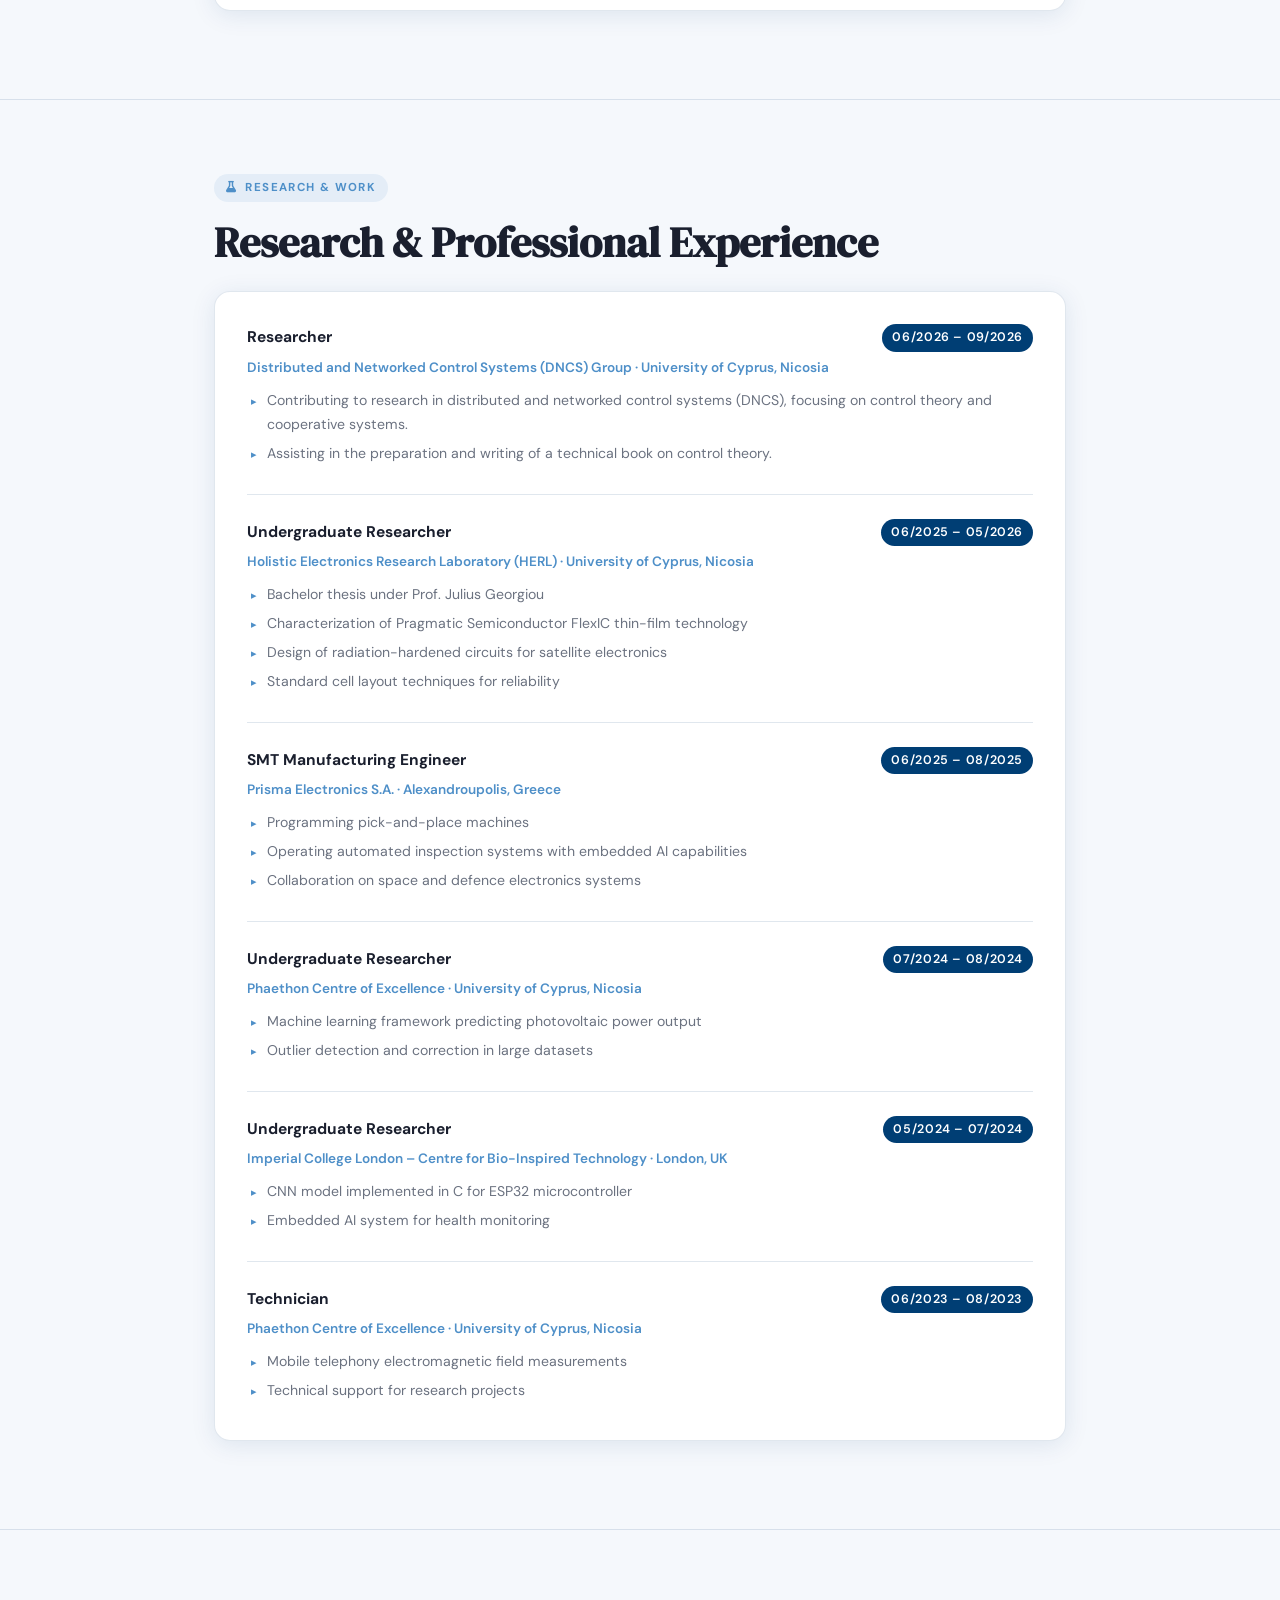
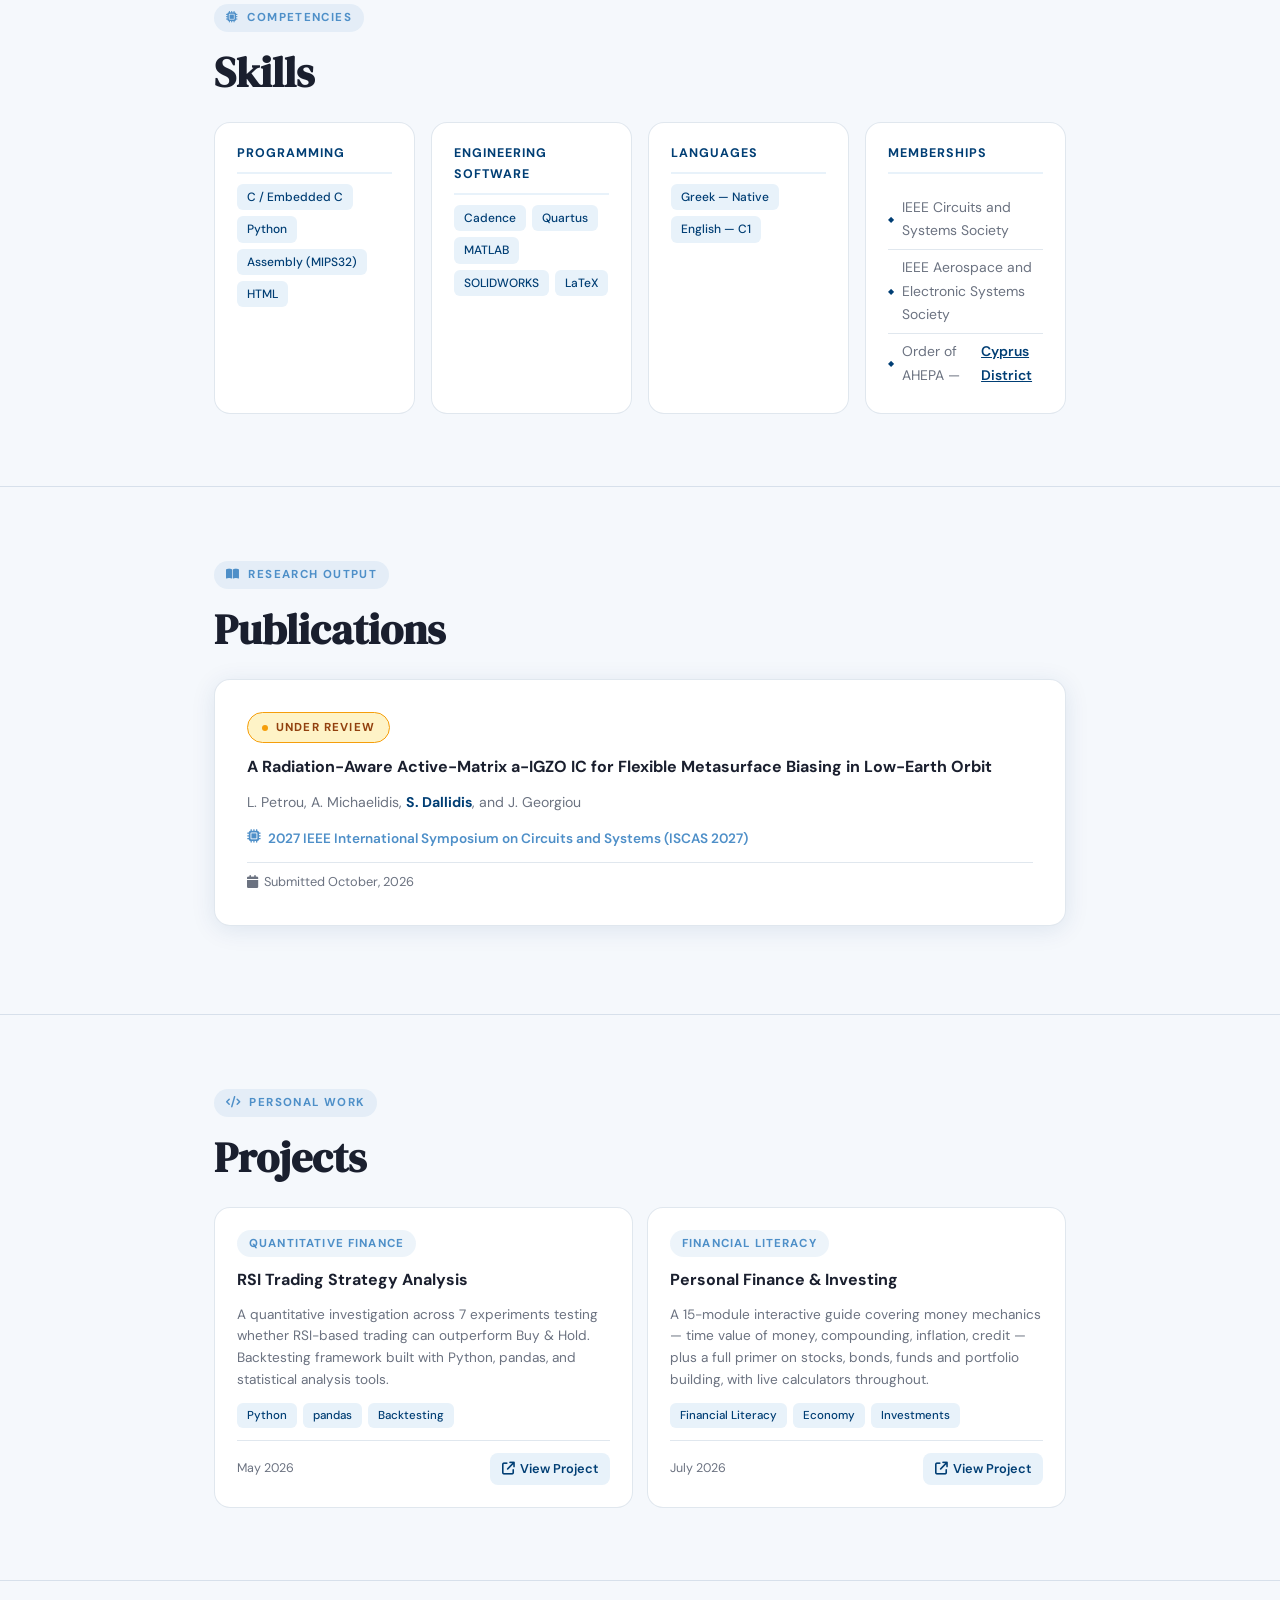
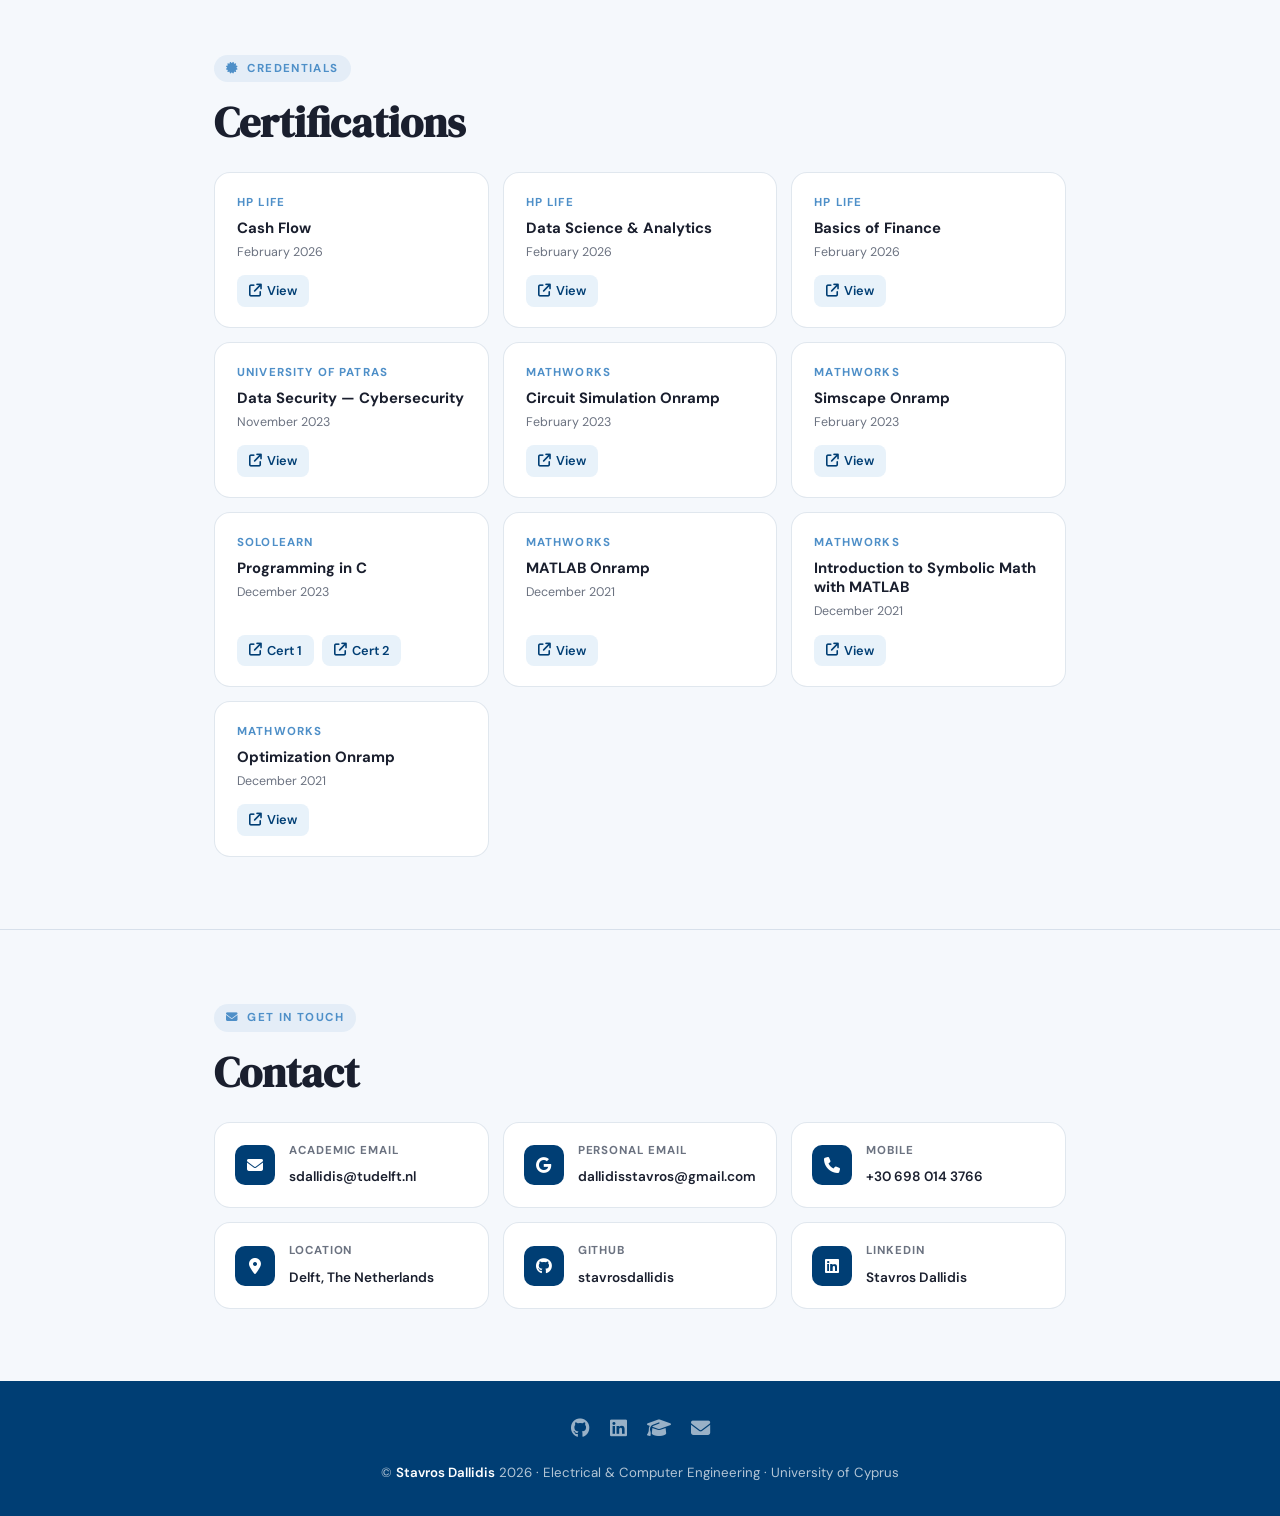
==== commit 0228759d: "Update submission date in index.html" ====
--- a/index.html
+++ b/index.html
@@ -293,7 +293,7 @@
           2027 IEEE International Symposium on Circuits and Systems (ISCAS 2027)
         </div>
         <div class="pub-meta">
-          <span><i class="fas fa-calendar"></i> Submitted April 22, 2026</span>
+          <span><i class="fas fa-calendar"></i> Submitted October, 2026</span>
         </div>
       </div>
     </div>
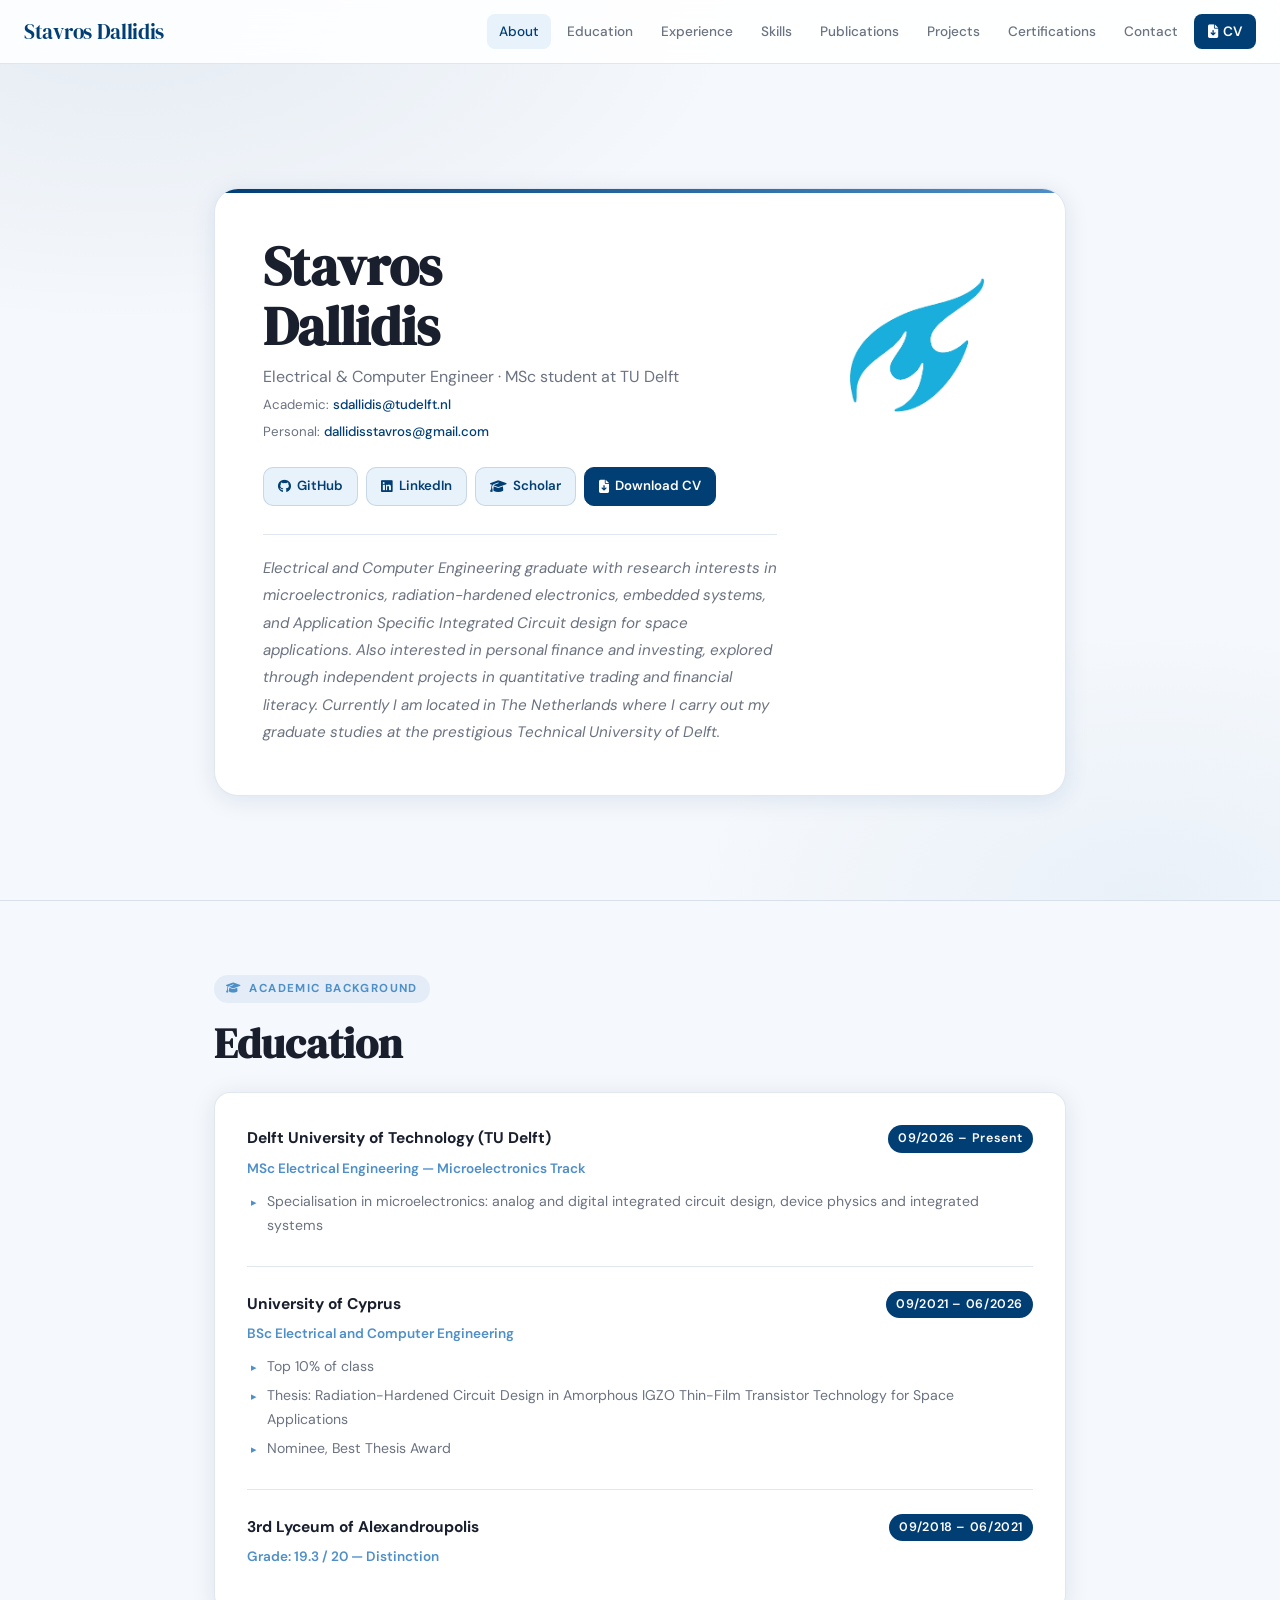
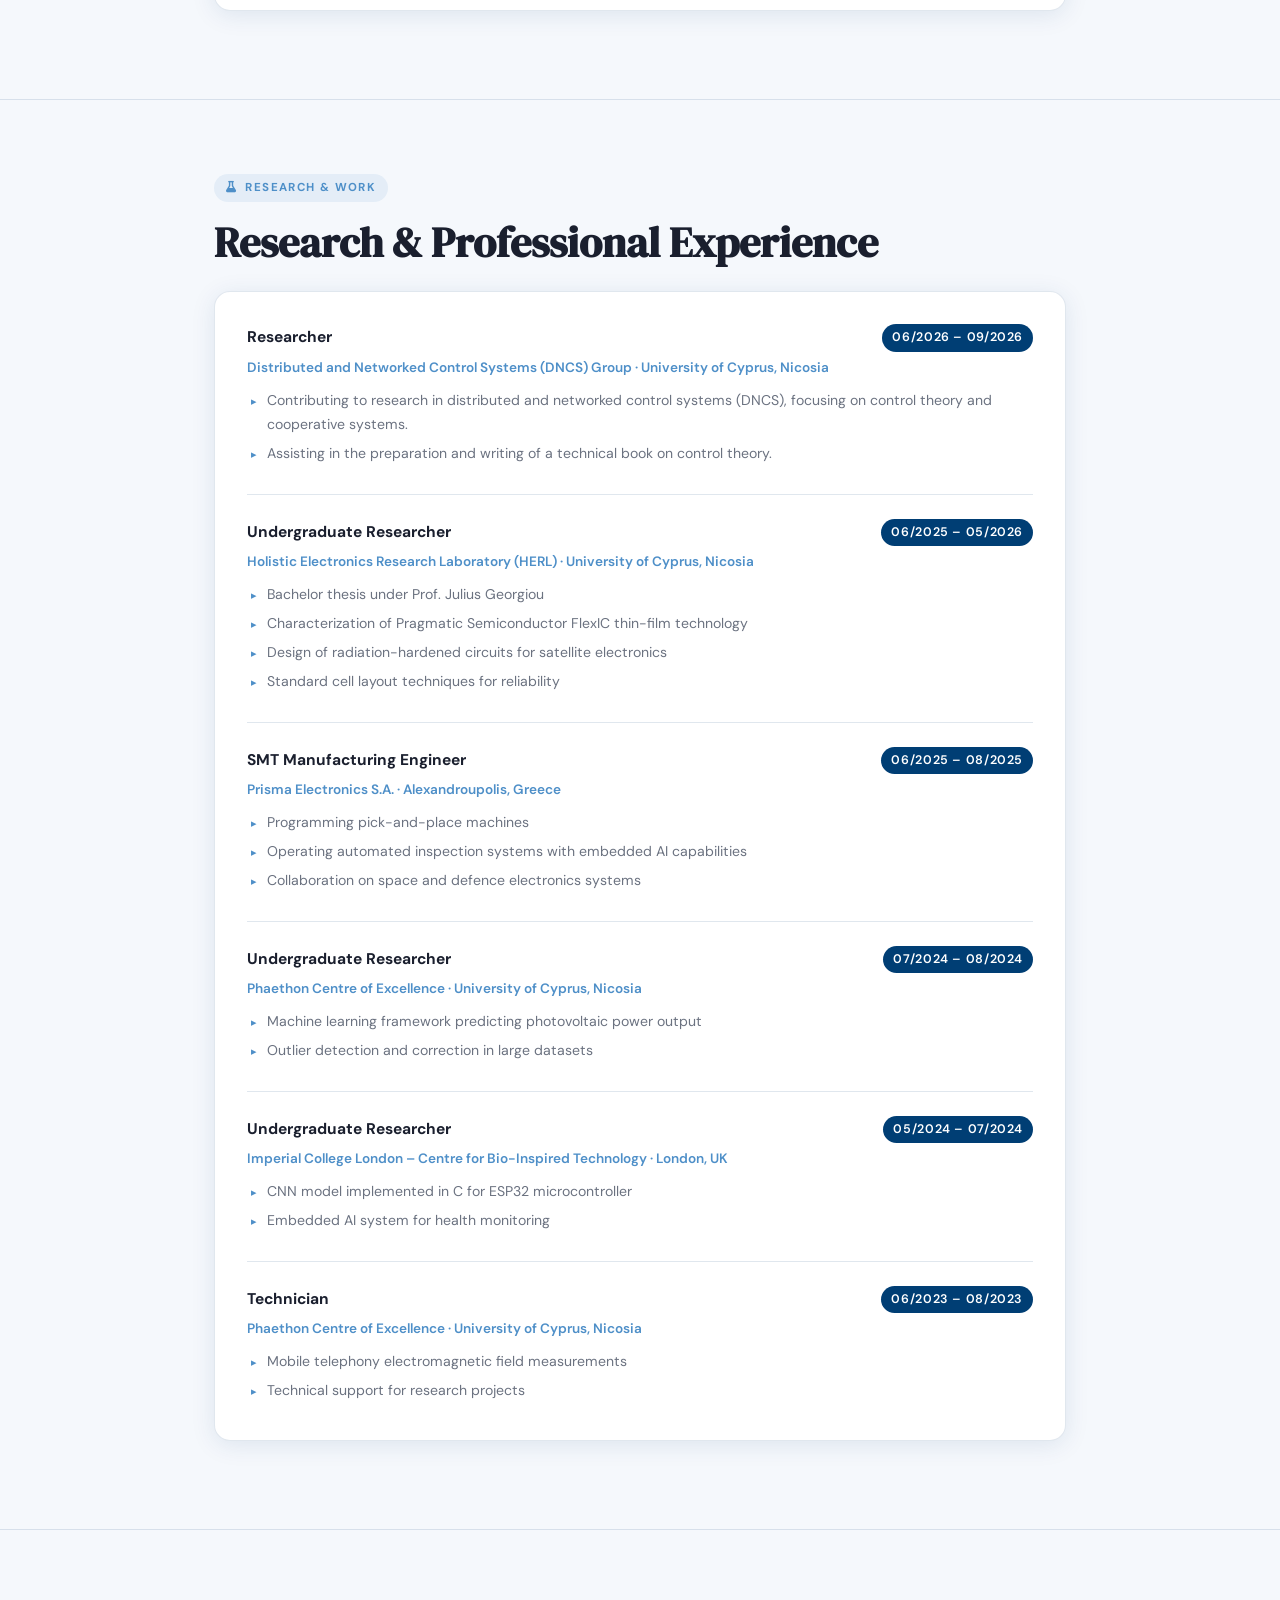
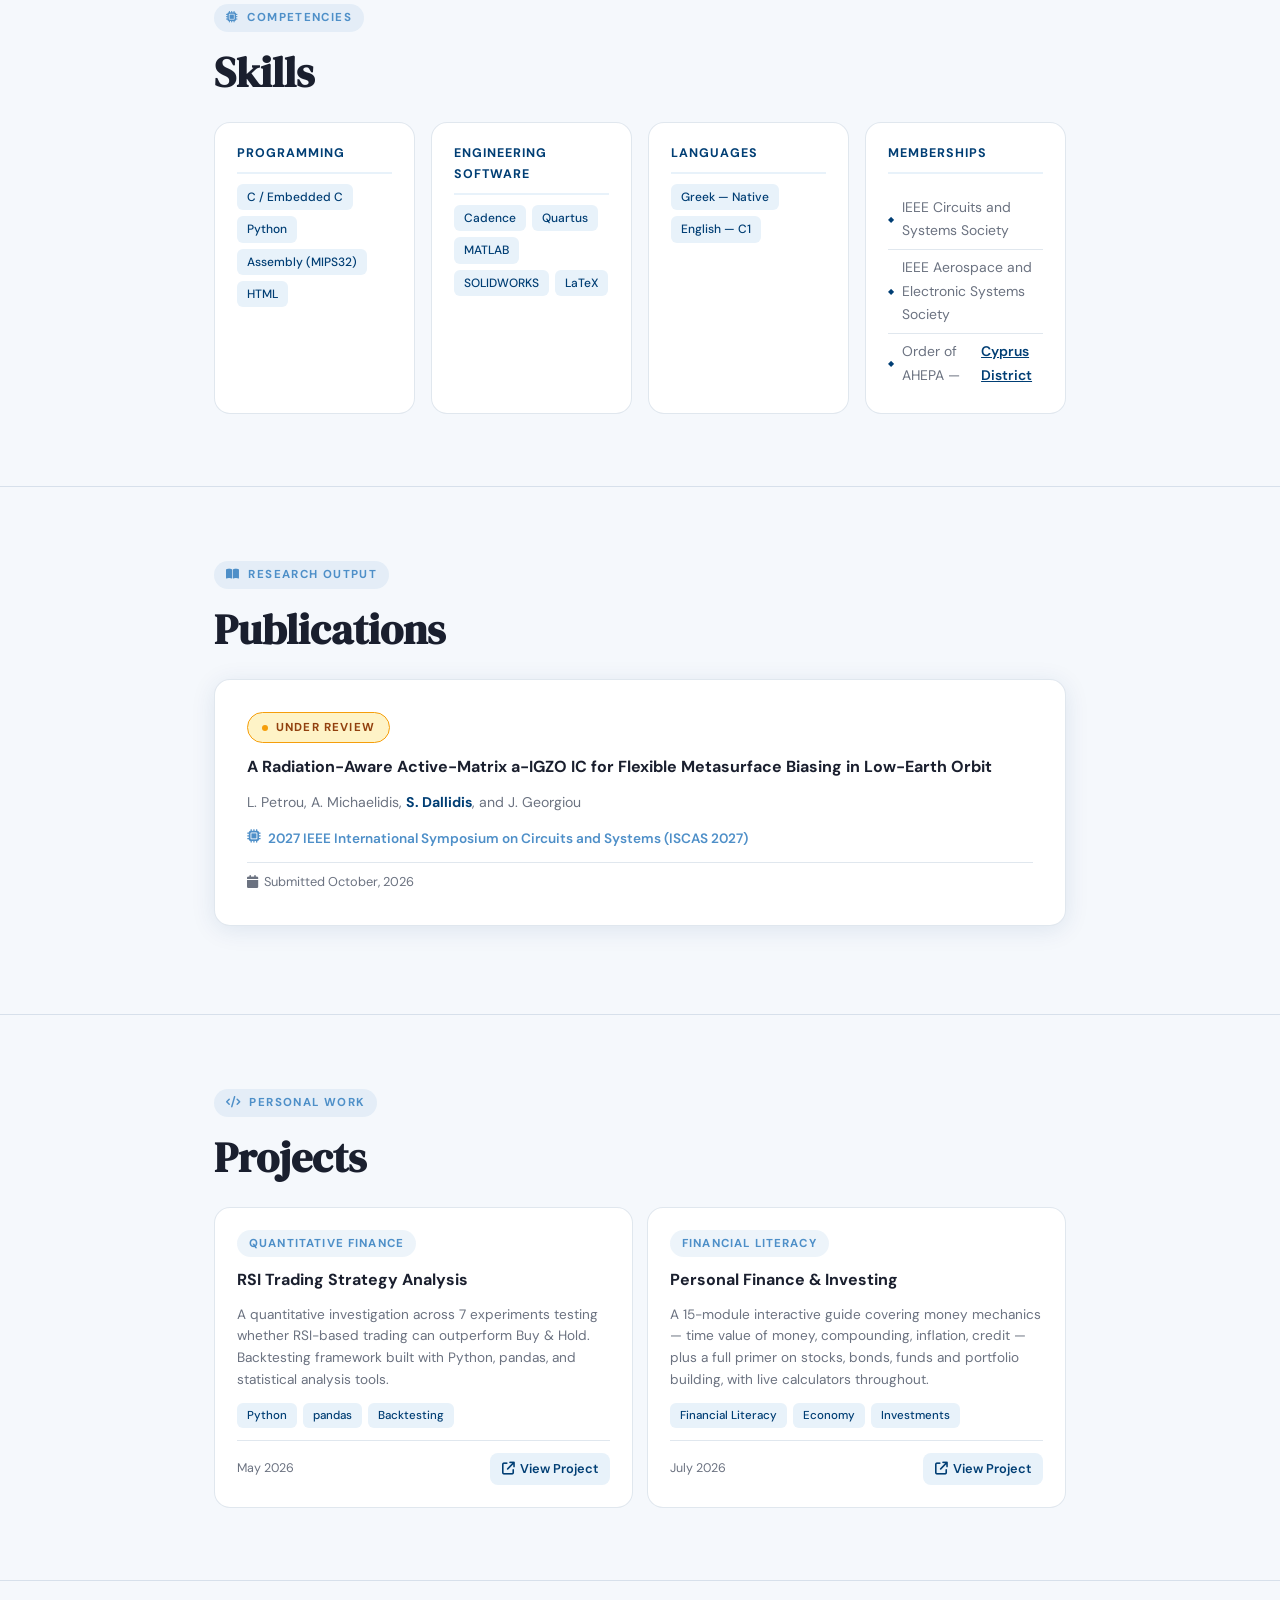
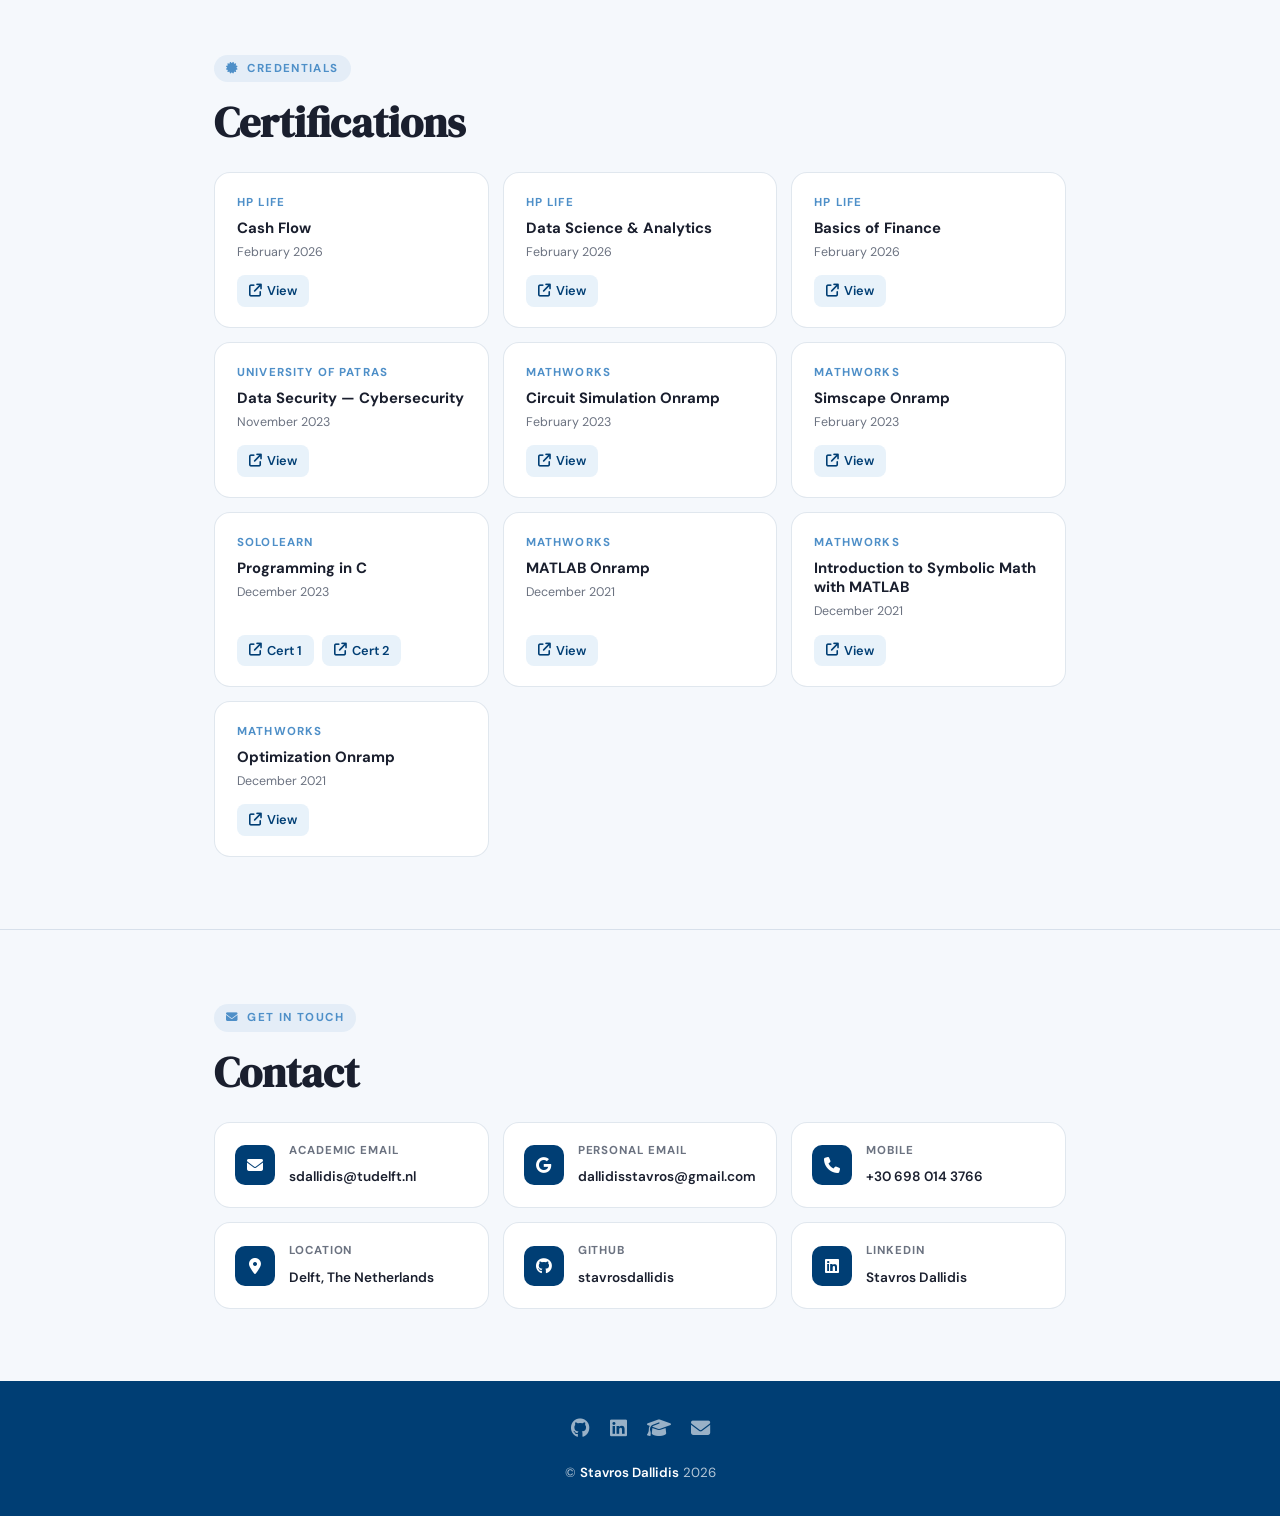
==== commit a9504684: "Update footer content in index.html Removed extra text from footer and adjusted formatting." ====
--- a/index.html
+++ b/index.html
@@ -532,7 +532,7 @@
     <a href="https://scholar.google.com" target="_blank" title="Google Scholar"><i class="fas fa-graduation-cap"></i></a>
     <a href="mailto:sdalli01@ucy.ac.cy" title="Email"><i class="fas fa-envelope"></i></a>
   </div>
-  <p>&copy; <span>Stavros Dallidis</span> 2026 &middot; Electrical &amp; Computer Engineering &middot; University of Cyprus</p>
+  <p>&copy; <span>Stavros Dallidis</span> 2026
 </footer>
 <script>
   // Scroll progress bar + navbar shadow + active nav link
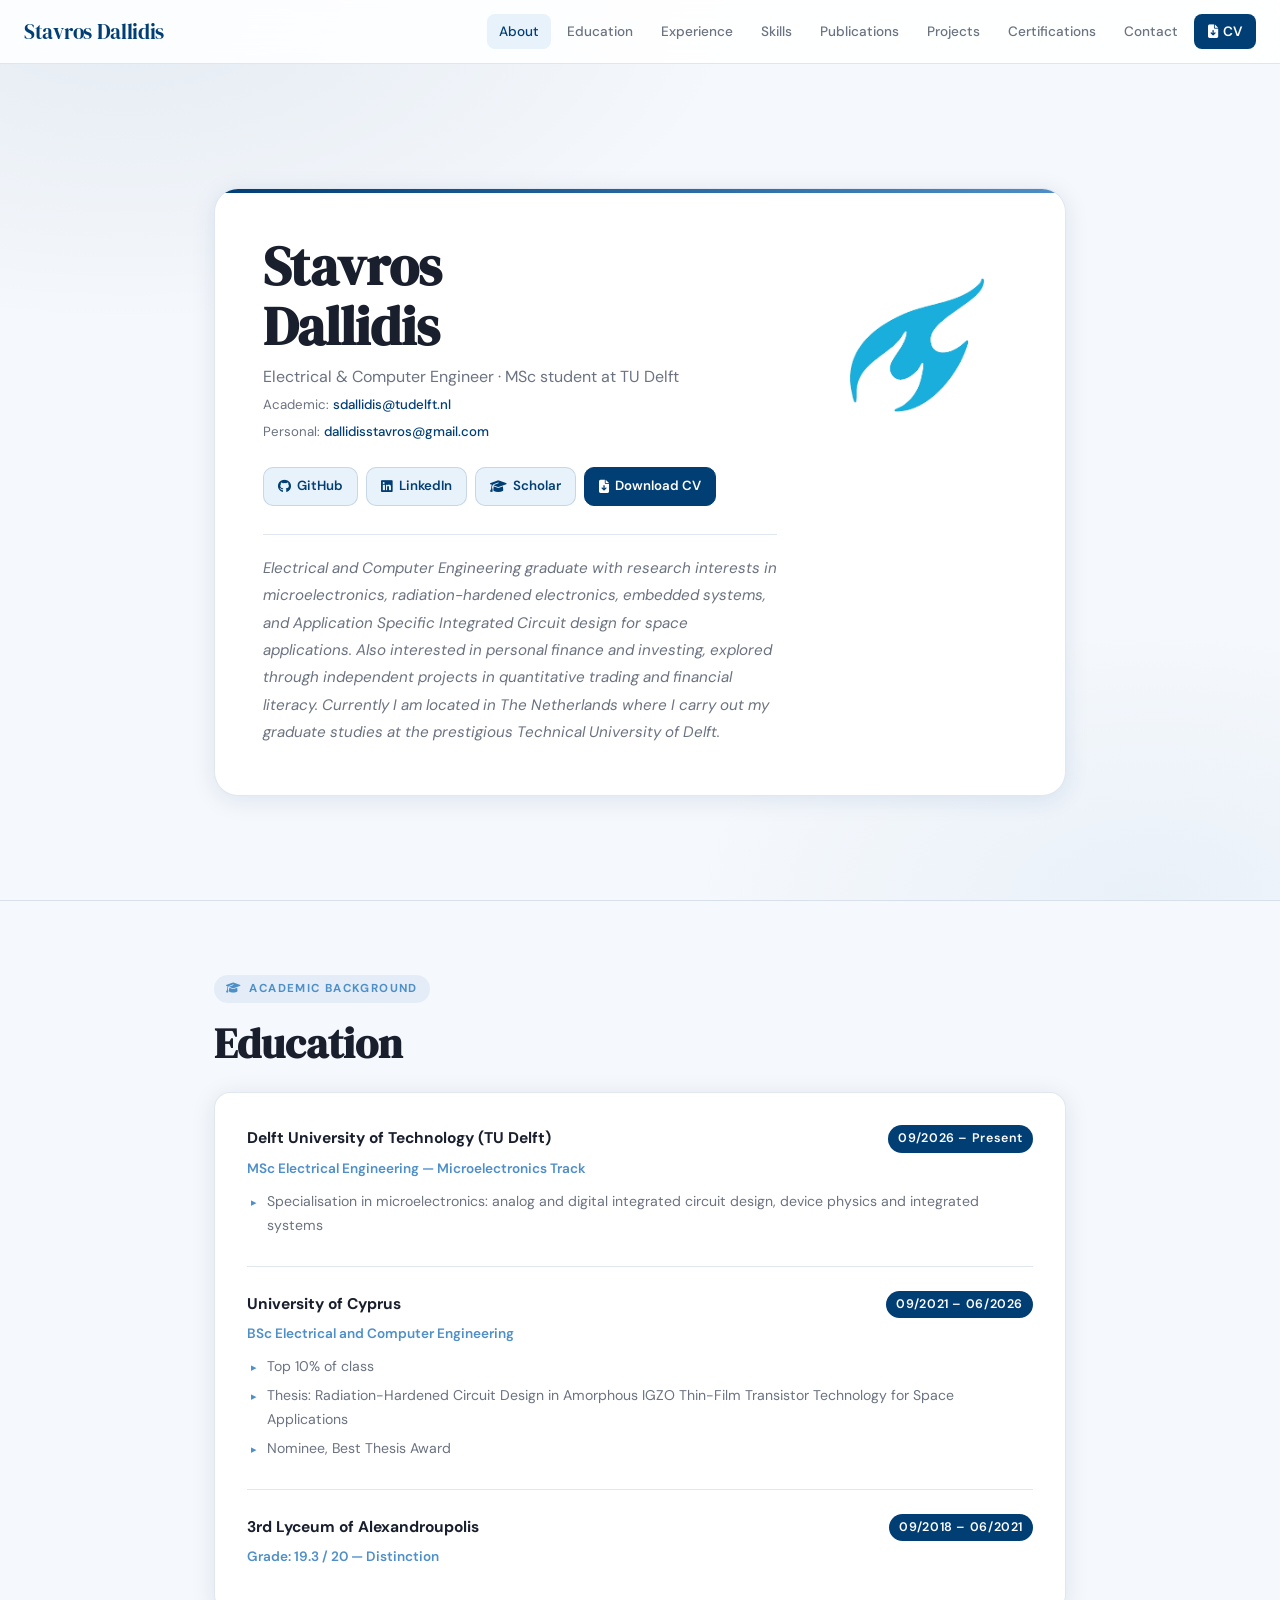
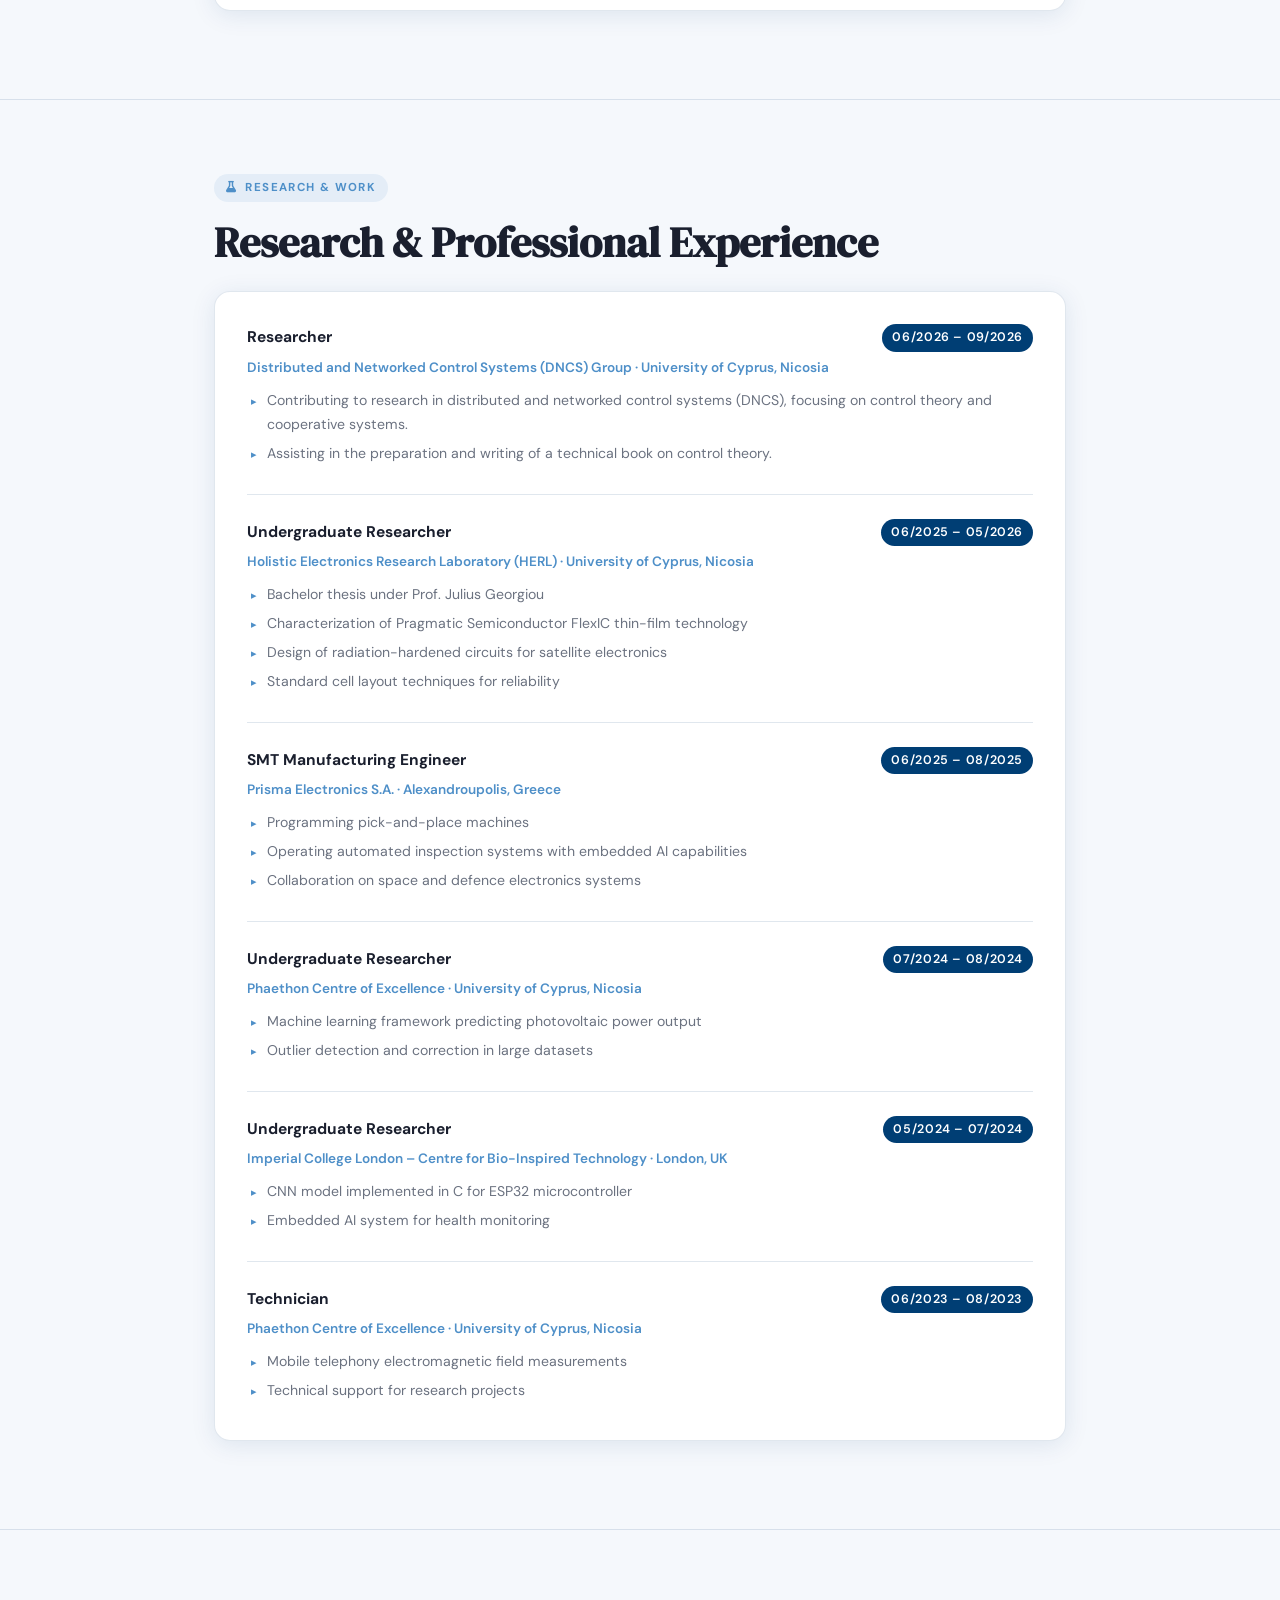
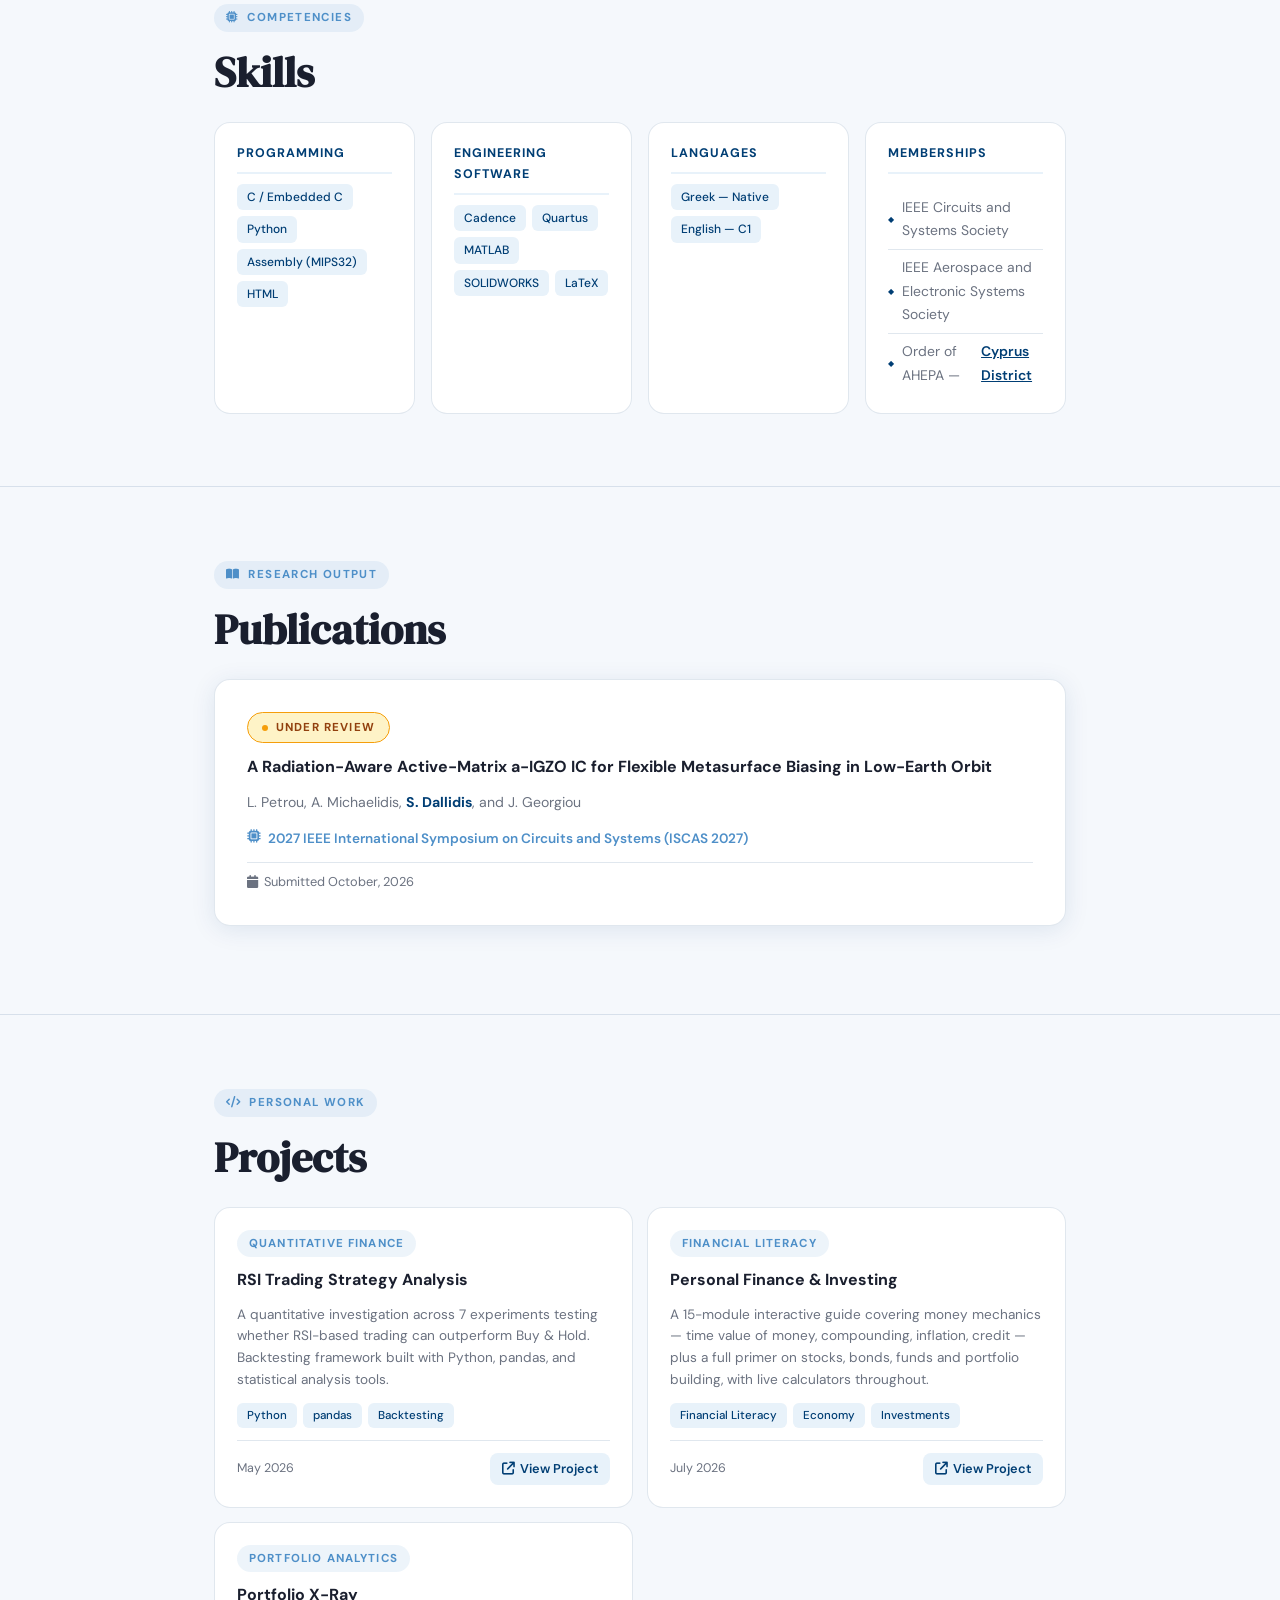
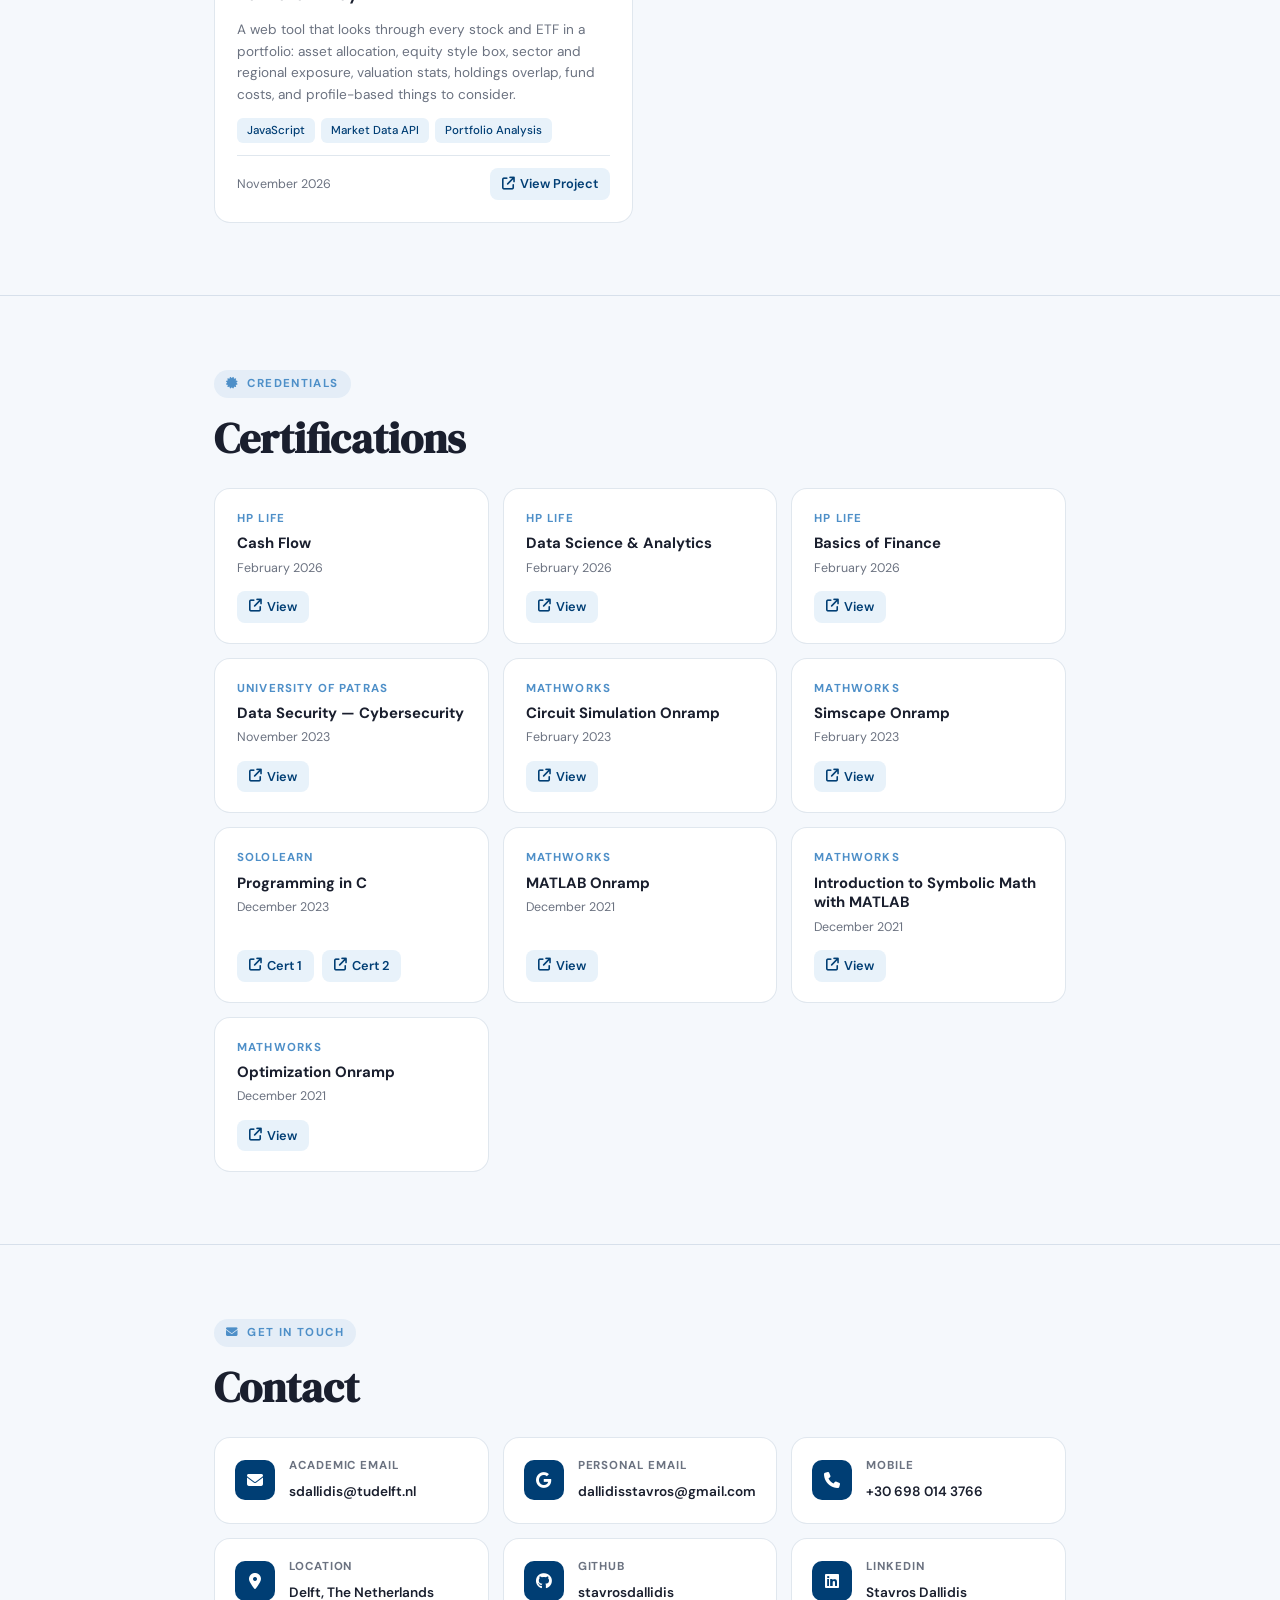
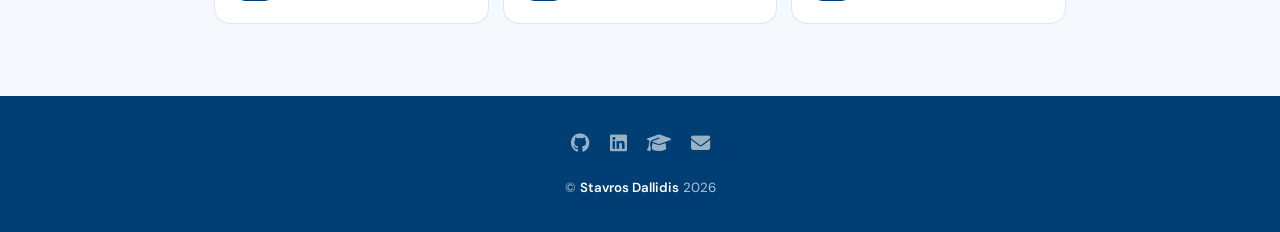
==== commit e98d67be: "Add Portfolio X-Ray project card to index.html Added a new project card for 'Portfolio X-Ray' with d" ====
--- a/index.html
+++ b/index.html
@@ -349,6 +349,27 @@
             </a>
           </div>
         </div>
+        <!-- Project 3: Portfolio X-Ray -->
+        <div class="project-card fade-up">
+          <div class="project-tag">Portfolio Analytics</div>
+          <div class="project-name">Portfolio X-Ray</div>
+          <div class="project-desc">
+            A web tool that looks through every stock and ETF in a portfolio: asset allocation,
+            equity style box, sector and regional exposure, valuation stats, holdings overlap,
+            fund costs, and profile-based things to consider.
+          </div>
+          <div class="project-tech">
+            <span class="project-tech-tag">JavaScript</span>
+            <span class="project-tech-tag">Market Data API</span>
+            <span class="project-tech-tag">Portfolio Analysis</span>
+          </div>
+          <div class="project-footer">
+            <span class="project-date">November 2026</span>
+            <a href="xray.html" target="_blank" class="project-link">
+              <i class="fas fa-arrow-up-right-from-square"></i> View Project
+            </a>
+          </div>
+        </div>
       </div>
     </div>
   </section>
